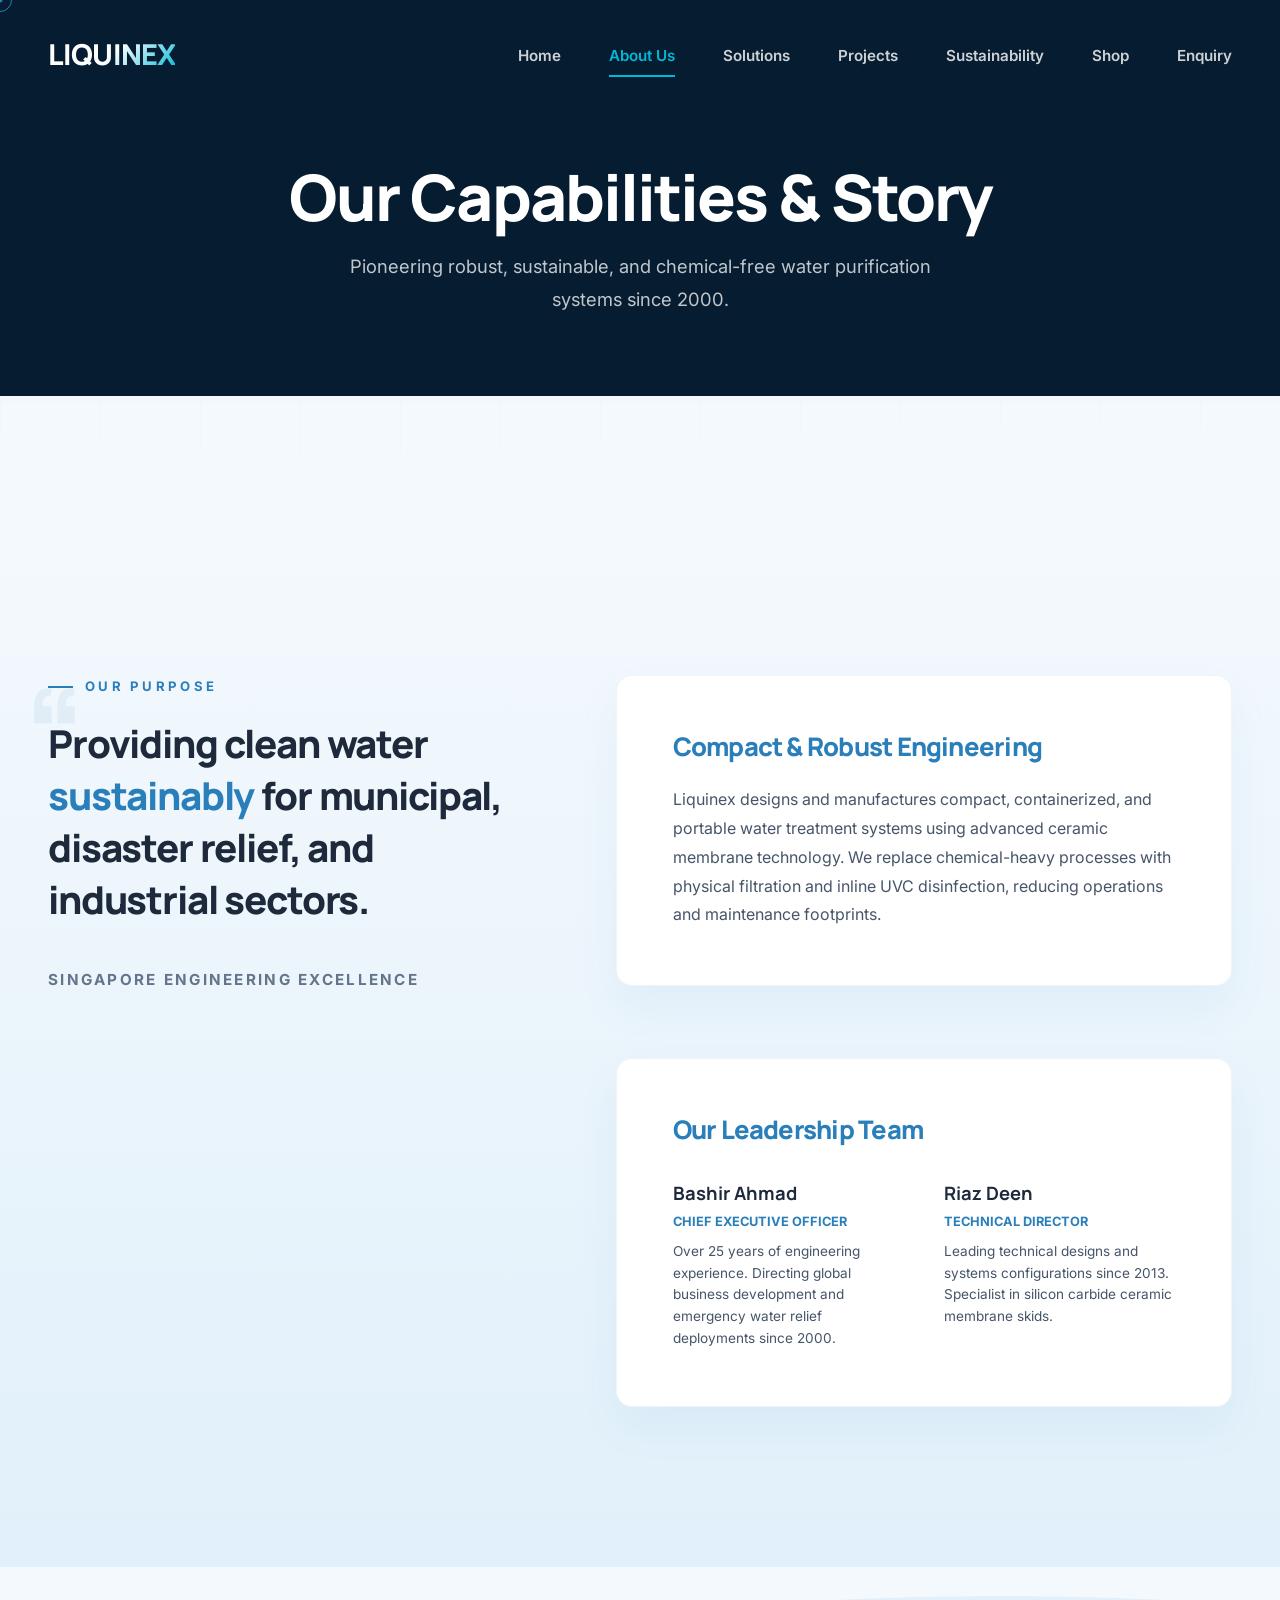
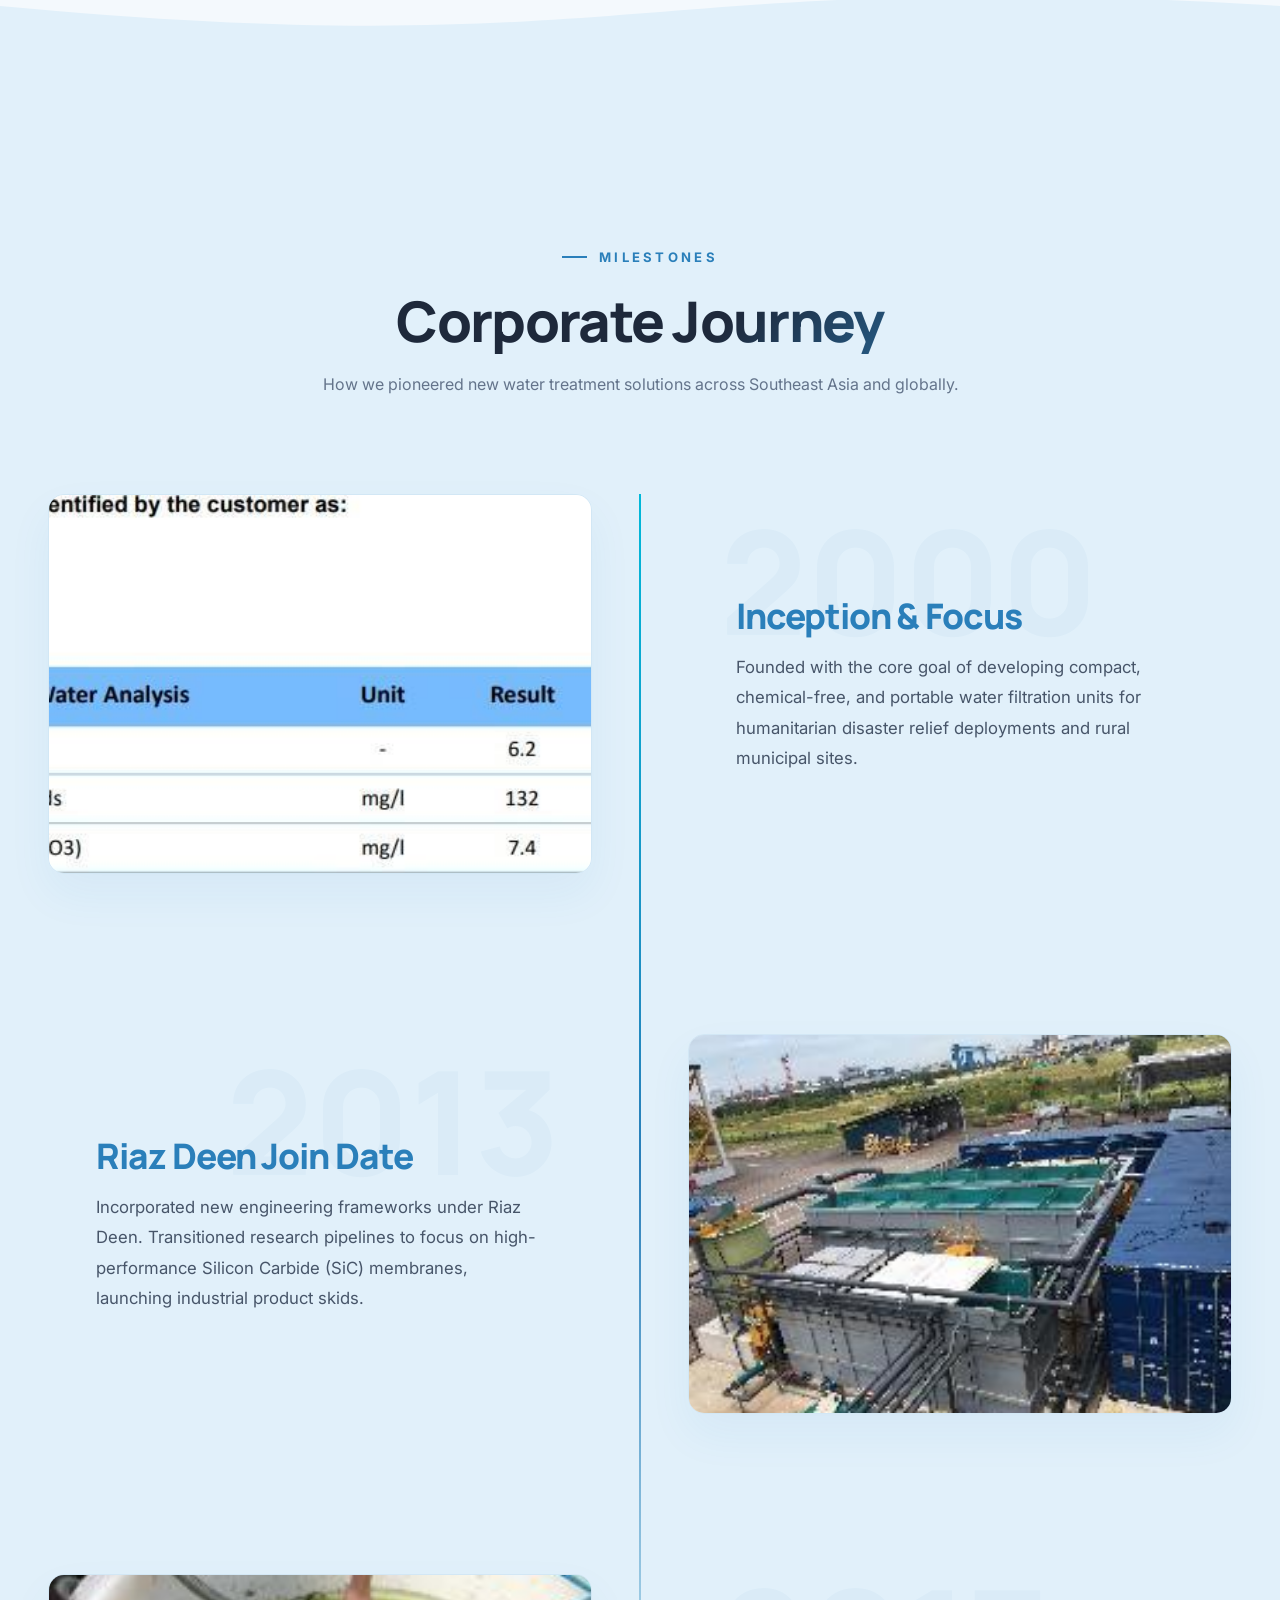
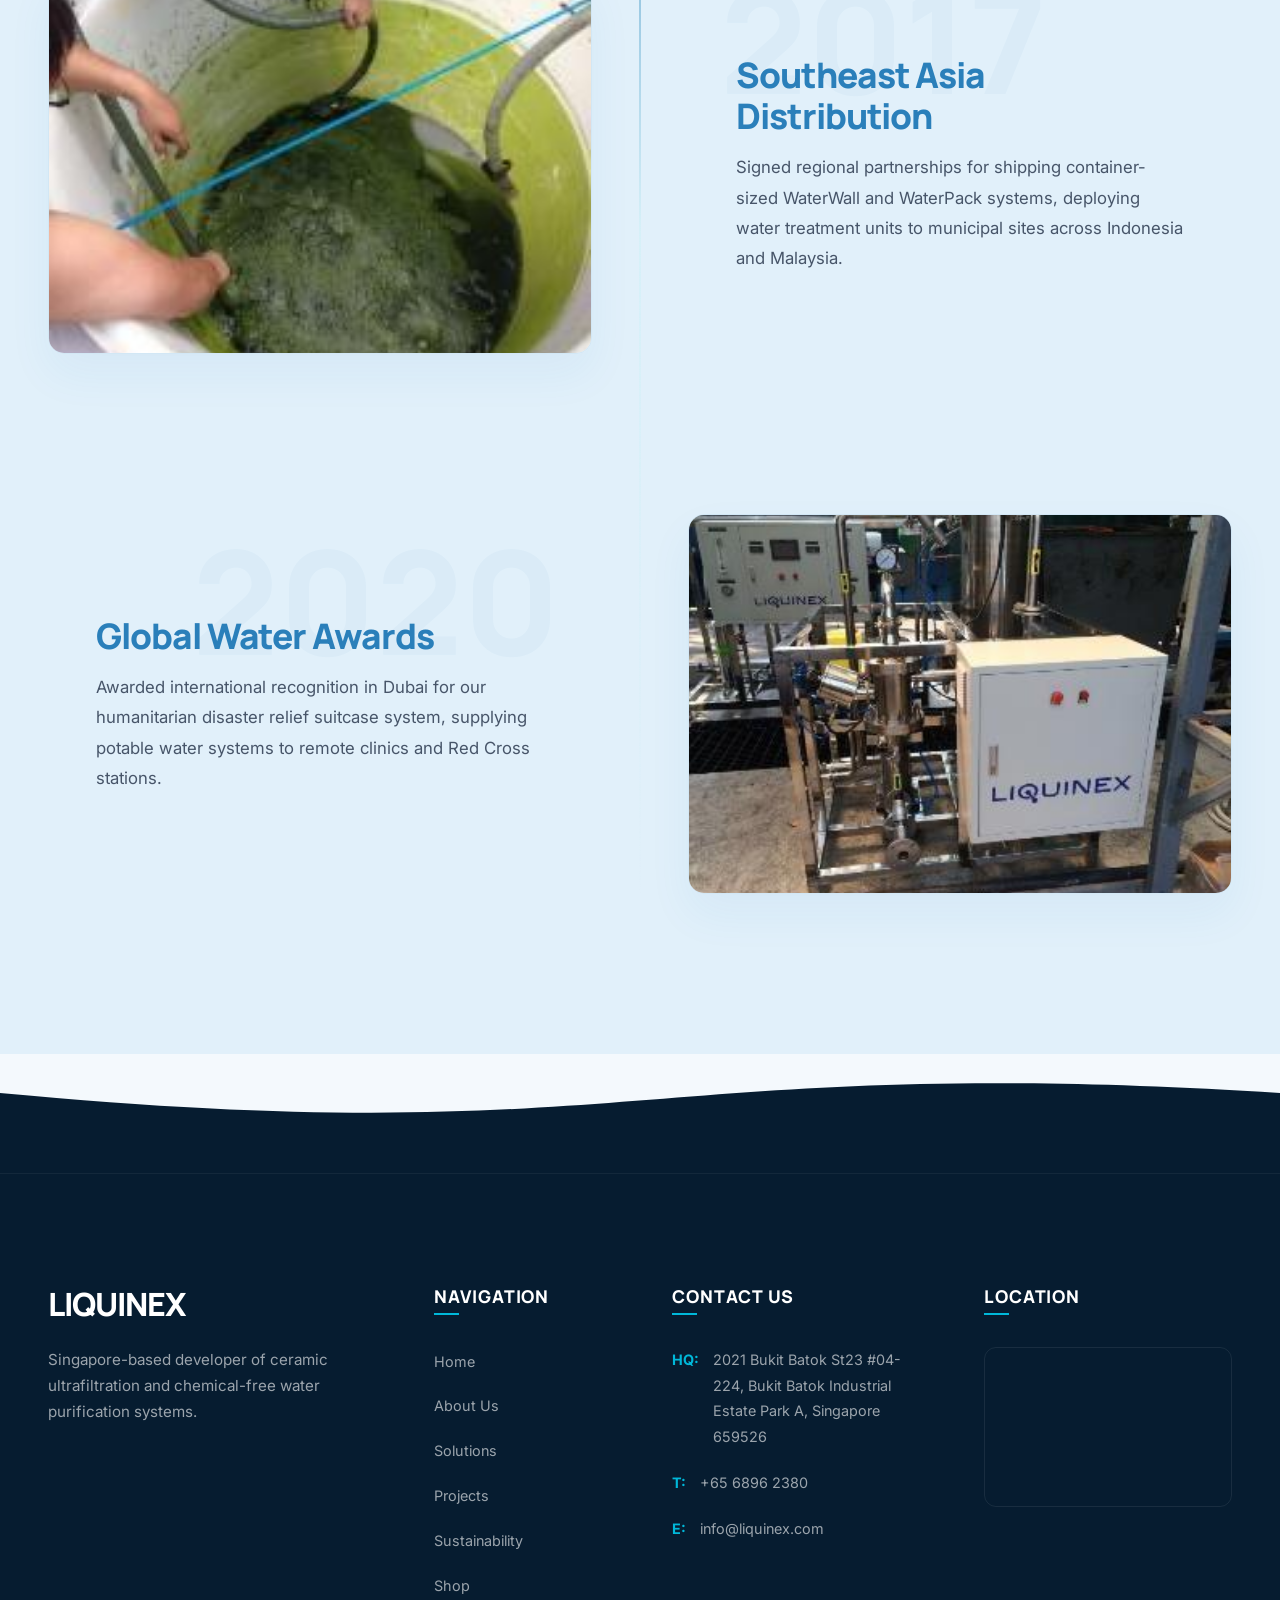
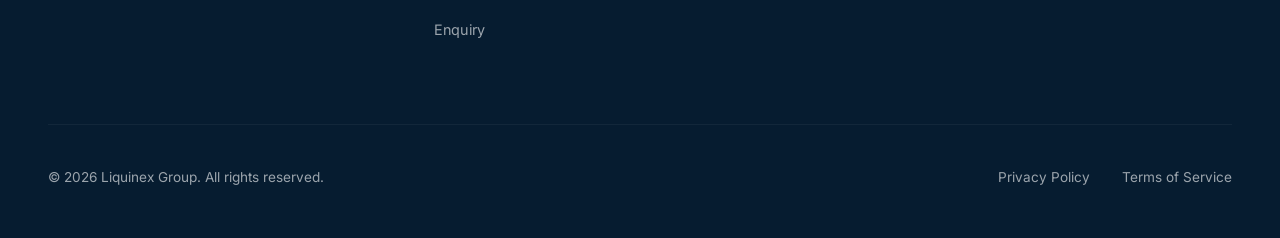
==== about.html @ a7e272d2 "Enhance visual balance and animations: map missing timeline and projects photos to slide extracts, a" ====
<!DOCTYPE html>
<html lang="en">
<head>
    <meta charset="UTF-8">
    <meta name="viewport" content="width=device-width, initial-scale=1.0">
    <title>About Us | Liquinex Water Technologies</title>
    <meta name="description" content="Pioneering robust and chemical-free water purification systems since 2000. Meet our founders and read our corporate journey.">
    <link rel="stylesheet" href="styles/main.css">
</head>
<body>
    <div id="scroll-progress"></div>
    <div class="custom-cursor"></div>
    <div class="custom-cursor-dot"></div>
    <div class="grid-texture"></div>

    <!-- Header navigation bar -->
    <header>
        <div class="container">
            <div class="nav-container">
                <a href="index.html" class="logo-link">
                    <h2 class="logo-text" style="font-size: 1.8rem;">LIQUINEX</h2>
                </a>
                <button class="nav-toggle" aria-label="Toggle Menu">☰</button>
                <ul class="nav-menu">
                    <li class="nav-item"><a href="index.html">Home</a></li>
                    <li class="nav-item active"><a href="about.html">About Us</a></li>
                    <li class="nav-item"><a href="solutions.html">Solutions</a></li>
                    <li class="nav-item"><a href="projects.html">Projects</a></li>
                    <li class="nav-item"><a href="sustainability.html">Sustainability</a></li>
                    <li class="nav-item"><a href="shop.html">Shop</a></li>
                    <li class="nav-item"><a href="enquiry.html">Enquiry</a></li>
                </ul>
            </div>
        </div>
    </header>

    <!-- Subpage Header Banner -->
    <section class="subpage-header">
        <div class="container">
            <h1 class="reveal-on-scroll">Our Capabilities & Story</h1>
            <p class="reveal-on-scroll" style="margin-top: 1rem;">Pioneering robust, sustainable, and chemical-free water purification systems since 2000.</p>
        </div>
    </section>

    <!-- Wave divider transition -->
    <div class="divider-container divider-to-light">
        <svg viewBox="0 0 2880 120" preserveAspectRatio="none" xmlns="http://www.w3.org/2000/svg">
            <path class="wave-path-2" d="M0,60 C720,120 720,0 1440,60 C2160,120 2160,0 2880,60 L2880,120 L0,120 Z"></path>
            <path class="wave-path-1" d="M0,40 C720,100 720,0 1440,40 C2160,100 2160,0 2880,40 L2880,120 L0,120 Z"></path>
        </svg>
    </div>

    <!-- About Section (About Us Editorial Layout) -->
    <section id="about" style="background: linear-gradient(180deg, var(--color-bg-deep) 0%, var(--color-bg-dark) 100%);">
        <div class="container">
            <div class="about-grid-editorial">
                <!-- Left sticky quote -->
                <div class="about-quote-container reveal-on-scroll">
                    <span class="section-subtitle">Our Purpose</span>
                    <h3 class="about-quote">Providing clean water <span>sustainably</span> for municipal, disaster relief, and industrial sectors.</h3>
                    <p class="about-quote-author">Singapore Engineering Excellence</p>
                </div>

                <!-- Right narrative blocks -->
                <div class="about-story-container">
                    <div class="story-card reveal-on-scroll">
                        <h4>Compact & Robust Engineering</h4>
                        <p>Liquinex designs and manufactures compact, containerized, and portable water treatment systems using advanced ceramic membrane technology. We replace chemical-heavy processes with physical filtration and inline UVC disinfection, reducing operations and maintenance footprints.</p>
                    </div>

                    <!-- Leadership Founders Cards -->
                    <div class="story-card reveal-on-scroll">
                        <h4>Our Leadership Team</h4>
                        <div style="display: grid; grid-template-columns: 1fr 1fr; gap: 2.5rem; margin-top: 2rem;">
                            <div>
                                <h5 style="font-family: 'Manrope', sans-serif; font-size: 1.15rem; font-weight: 700; color: var(--color-text-primary);">Bashir Ahmad</h5>
                                <p style="font-size: 0.8rem; font-weight: 700; color: var(--color-primary); text-transform: uppercase; margin-bottom: 0.5rem;">Chief Executive Officer</p>
                                <p style="font-size: 0.85rem; line-height: 1.6;">Over 25 years of engineering experience. Directing global business development and emergency water relief deployments since 2000.</p>
                            </div>
                            <div>
                                <h5 style="font-family: 'Manrope', sans-serif; font-size: 1.15rem; font-weight: 700; color: var(--color-text-primary);">Riaz Deen</h5>
                                <p style="font-size: 0.8rem; font-weight: 700; color: var(--color-primary); text-transform: uppercase; margin-bottom: 0.5rem;">Technical Director</p>
                                <p style="font-size: 0.85rem; line-height: 1.6;">Leading technical designs and systems configurations since 2013. Specialist in silicon carbide ceramic membrane skids.</p>
                            </div>
                        </div>
                    </div>
                </div>
            </div>
        </div>
    </section>

    <!-- Wave divider transition -->
    <div class="divider-container divider-to-dark">
        <svg viewBox="0 0 2880 120" preserveAspectRatio="none" xmlns="http://www.w3.org/2000/svg">
            <path class="wave-path-2" d="M0,60 C720,120 720,0 1440,60 C2160,120 2160,0 2880,60 L2880,120 L0,120 Z"></path>
            <path class="wave-path-1" d="M0,40 C720,100 720,0 1440,40 C2160,100 2160,0 2880,40 L2880,120 L0,120 Z"></path>
        </svg>
    </div>

    <!-- Corporate Journey Section (Storytelling Timeline) -->
    <section id="journey" style="background-color: var(--color-bg-dark);">
        <div class="container">
            <div class="section-header reveal-on-scroll" style="text-align: center; margin-left: auto; margin-right: auto;">
                <span class="section-subtitle" style="justify-content: center;">Milestones</span>
                <h2>Corporate Journey</h2>
                <p style="margin-top: 1rem; color: var(--color-text-muted);">How we pioneered new water treatment solutions across Southeast Asia and globally.</p>
            </div>

            <div class="journey-container">
                <div class="journey-flow-line"></div>
                <div class="journey-flow-progress"></div>

                <!-- Milestone 1 -->
                <div class="journey-block reveal-on-scroll">
                    <div class="journey-visual-wrapper">
                        <img src="assets/images/page_43_img_1.jpeg" alt="Water relief suitcases shipment">
                    </div>
                    <div class="journey-text-wrapper">
                        <div class="journey-watermark-year">2000</div>
                        <div class="journey-card">
                            <h3>Inception & Focus</h3>
                            <p>Founded with the core goal of developing compact, chemical-free, and portable water filtration units for humanitarian disaster relief deployments and rural municipal sites.</p>
                        </div>
                    </div>
                </div>

                <!-- Milestone 2 -->
                <div class="journey-block reverse reveal-on-scroll">
                    <div class="journey-visual-wrapper">
                        <img src="assets/images/page_5_img_4.jpeg" alt="Exhibition signing ceremony">
                    </div>
                    <div class="journey-text-wrapper">
                        <div class="journey-watermark-year">2013</div>
                        <div class="journey-card">
                            <h3>Riaz Deen Join Date</h3>
                            <p>Incorporated new engineering frameworks under Riaz Deen. Transitioned research pipelines to focus on high-performance Silicon Carbide (SiC) membranes, launching industrial product skids.</p>
                        </div>
                    </div>
                </div>

                <!-- Milestone 3 -->
                <div class="journey-block reveal-on-scroll">
                    <div class="journey-visual-wrapper">
                        <img src="assets/images/page_5_img_10.jpeg" alt="Regional signing ceremony">
                    </div>
                    <div class="journey-text-wrapper">
                        <div class="journey-watermark-year">2017</div>
                        <div class="journey-card">
                            <h3>Southeast Asia Distribution</h3>
                            <p>Signed regional partnerships for shipping container-sized WaterWall and WaterPack systems, deploying water treatment units to municipal sites across Indonesia and Malaysia.</p>
                        </div>
                    </div>
                </div>

                <!-- Milestone 4 -->
                <div class="journey-block reverse reveal-on-scroll">
                    <div class="journey-visual-wrapper">
                        <img src="assets/images/page_1_img_2.jpeg" alt="Global Water Award Ceremony Handover">
                    </div>
                    <div class="journey-text-wrapper">
                        <div class="journey-watermark-year">2020</div>
                        <div class="journey-card">
                            <h3>Global Water Awards</h3>
                            <p>Awarded international recognition in Dubai for our humanitarian disaster relief suitcase system, supplying potable water systems to remote clinics and Red Cross stations.</p>
                        </div>
                    </div>
                </div>
            </div>
        </div>
    </section>

    <!-- Wave divider transition -->
    <div class="divider-container divider-to-navy">
        <svg viewBox="0 0 2880 120" preserveAspectRatio="none" xmlns="http://www.w3.org/2000/svg">
            <path class="wave-path-2" d="M0,60 C720,120 720,0 1440,60 C2160,120 2160,0 2880,60 L2880,120 L0,120 Z"></path>
            <path class="wave-path-1" d="M0,40 C720,100 720,0 1440,40 C2160,100 2160,0 2880,40 L2880,120 L0,120 Z"></path>
        </svg>
    </div>

    <!-- Editorial Footer -->
    <footer>
        <div class="container">
            <div class="footer-grid">
                <div class="footer-brand">
                    <h2 class="logo-text" style="font-size: 2rem;">LIQUINEX</h2>
                    <p style="font-size: 0.95rem; line-height: 1.7; max-width: 320px;">Singapore-based developer of ceramic ultrafiltration and chemical-free water purification systems.</p>
                </div>
                <div>
                    <h4>Navigation</h4>
                    <ul class="footer-links">
                        <li><a href="index.html">Home</a></li>
                        <li><a href="about.html">About Us</a></li>
                        <li><a href="solutions.html">Solutions</a></li>
                        <li><a href="projects.html">Projects</a></li>
                        <li><a href="sustainability.html">Sustainability</a></li>
                        <li><a href="shop.html">Shop</a></li>
                        <li><a href="enquiry.html">Enquiry</a></li>
                    </ul>
                </div>
                <div>
                    <h4>Contact Us</h4>
                    <ul class="footer-contact-list">
                        <li class="footer-contact-item">
                            <span>HQ:</span>
                            <span>2021 Bukit Batok St23 #04-224, Bukit Batok Industrial Estate Park A, Singapore 659526</span>
                        </li>
                        <li class="footer-contact-item">
                            <span>T:</span>
                            <span>+65 6896 2380</span>
                        </li>
                        <li class="footer-contact-item">
                            <span>E:</span>
                            <span><a href="mailto:info@liquinex.com">info@liquinex.com</a></span>
                        </li>
                    </ul>
                </div>
                <div>
                    <h4>Location</h4>
                    <div class="map-container">
                        <iframe src="https://www.google.com/maps/embed?pb=!1m18!1m12!1m3!1d3988.752317374776!2d103.7554901!3d1.3244835!2m3!1f0!2f0!3f0!3m2!1i1024!2i768!4f13.1!3m3!1m2!1s0x31da106368d1ea01%3A0x6b1ea8e057f9202a!2sBukit%20Batok%20St%2023!5e0!3m2!1sen!2ssg!4v1689000000000!5m2!1sen!2ssg" 
                                width="100%" height="100%" style="border:0;" allowfullscreen="" loading="lazy"></iframe>
                    </div>
                </div>
            </div>
            <div class="footer-bottom">
                <p>&copy; 2026 Liquinex Group. All rights reserved.</p>
                <div class="footer-bottom-links">
                    <a href="#">Privacy Policy</a>
                    <a href="#">Terms of Service</a>
                </div>
            </div>
        </div>
    </footer>

    <!-- Floating Scroll Top -->
    <div class="scroll-top-btn"><span style="font-size: 1.5rem;">↑</span></div>

    <script src="js/app.js"></script>
    <script>
        const topBtn = document.querySelector('.scroll-top-btn');
        window.addEventListener('scroll', () => {
            if (window.scrollY > 400) {
                topBtn.classList.add('active');
            } else {
                topBtn.classList.remove('active');
            }
        });
        topBtn.addEventListener('click', () => {
            window.scrollTo({ top: 0, behavior: 'smooth' });
        });
    </script>
</body>
</html>
---- styles/main.css ----
/* 
   Liquinex Custom Bright Design System
   Headings: Manrope (Modern, Calmer Geometric), Body: Inter (Highly Readable Neutral)
   Color System: 50% White, 50% Water Blue. Clean, Airy, and Trustworthy.
*/

@import url('https://fonts.googleapis.com/css2?family=Inter:wght@300;400;500;600;700&family=Manrope:wght@500;600;700;800&display=swap');

:root {
    /* Bright, Water-Inspired Backgrounds (Balanced Ice Blue & Sky Blue) */
    --color-bg-deep: #f4f9fd; /* Premium soft ice-blue */
    --color-bg-dark: #e1f0fa;  /* Rich sky-blue */
    --color-bg-light: #d6f0f8; /* Soft aqua-blue */
    
    /* Deep Water Navy & Ocean Blue accents */
    --color-bg-navy: #061c30; /* Primary background for dark sections */
    --color-primary: #2a7fba;
    --color-primary-rgb: 42, 127, 186;
    --color-secondary: #0f5e9c;
    --color-accent: #00b8d9;
    --color-accent-rgb: 0, 184, 217;
    --color-teal: #00a896;
    
    /* Readable Slate Text Colors (Light Background Default) */
    --color-text-primary: #1e293b;
    --color-text-secondary: #475569;
    --color-text-muted: #64748b;
    
    /* Soft Light Shadows & Borders */
    --card-bg: #ffffff;
    --card-border: rgba(42, 127, 186, 0.08);
    --card-shadow: 0 20px 45px rgba(42, 127, 186, 0.06);
    --border-radius: 16px;
    
    /* Transitions */
    --transition-magnetic: 0.35s cubic-bezier(0.25, 1, 0.5, 1);
    --transition-normal: 0.5s cubic-bezier(0.16, 1, 0.3, 1);
    --transition-slow: 0.9s cubic-bezier(0.16, 1, 0.3, 1);
}

/* Advanced 3D Tilt Card Transformations */
.story-card, .partner-logo-card, .featured-press-card, .press-feed-item, .solution-detail-card, .milestone-card, .spec-card {
    transform-style: preserve-3d;
    transform: perspective(1000px) rotateX(var(--rx, 0deg)) rotateY(var(--ry, 0deg));
    transition: transform 0.15s ease-out, box-shadow 0.3s ease;
}

/* Reset & Scrollbar */
* {
    margin: 0;
    padding: 0;
    box-sizing: border-box;
    scroll-behavior: smooth;
}

body {
    background-color: var(--color-bg-deep);
    color: var(--color-text-primary);
    font-family: 'Inter', sans-serif;
    line-height: 1.8;
    overflow-x: hidden;
    -webkit-font-smoothing: antialiased;
}

/* Scroll Progress Bar */
#scroll-progress {
    position: fixed;
    top: 0;
    left: 0;
    height: 3px;
    background: linear-gradient(90deg, var(--color-primary), var(--color-accent), var(--color-teal));
    z-index: 2001;
    width: 0%;
    transition: width 0.1s ease-out;
}

/* Custom Interactive Cursor */
.custom-cursor {
    width: 24px;
    height: 24px;
    border: 1.5px solid var(--color-primary);
    border-radius: 50%;
    position: fixed;
    transform: translate(-50%, -50%);
    pointer-events: none;
    z-index: 10000;
    transition: width 0.3s, height 0.3s, background-color 0.3s, border-color 0.3s;
    display: none;
}

.custom-cursor-dot {
    width: 5px;
    height: 5px;
    background-color: var(--color-primary);
    border-radius: 50%;
    position: fixed;
    transform: translate(-50%, -50%);
    pointer-events: none;
    z-index: 10000;
    display: none;
}

@media (min-width: 1025px) {
    .custom-cursor, .custom-cursor-dot {
        display: block;
    }
    body {
        cursor: none;
    }
}

/* Background grid line texture for visual depth */
.grid-texture {
    position: fixed;
    top: 0;
    left: 0;
    width: 100%;
    height: 100%;
    background-size: 100px 100px;
    background-image: 
        linear-gradient(to right, rgba(42, 127, 186, 0.015) 1px, transparent 1px),
        linear-gradient(to bottom, rgba(42, 127, 186, 0.015) 1px, transparent 1px);
    pointer-events: none;
    z-index: 0;
}

/* Soft glowing blobs for water ambiance */
.glow-blob {
    position: absolute;
    width: 700px;
    height: 700px;
    border-radius: 50%;
    filter: blur(150px);
    opacity: 0.15;
    pointer-events: none;
    z-index: 1;
}
.glow-1 {
    top: 10%;
    left: -15%;
    background: radial-gradient(circle, var(--color-bg-light) 0%, transparent 70%);
}
.glow-2 {
    top: 50%;
    right: -15%;
    background: radial-gradient(circle, rgba(0, 184, 217, 0.1) 0%, transparent 70%);
}

/* Typography Hierarchy */
h1, h2, h3, h4 {
    font-family: 'Manrope', sans-serif;
    font-weight: 800;
    letter-spacing: -0.03em;
    line-height: 1.15;
    color: var(--color-text-primary);
}

.section-header {
    margin-bottom: 6rem;
    max-width: 800px;
}

.section-subtitle {
    font-size: 0.82rem;
    text-transform: uppercase;
    color: var(--color-primary);
    letter-spacing: 0.25em;
    margin-bottom: 1.25rem;
    font-weight: 700;
    display: flex;
    align-items: center;
    gap: 0.75rem;
}

.section-subtitle::before {
    content: '';
    width: 25px;
    height: 2px;
    background-color: var(--color-primary);
}

.section-header h2 {
    font-size: 3.5rem;
    background: linear-gradient(135deg, var(--color-text-primary) 60%, var(--color-primary) 100%);
    -webkit-background-clip: text;
    -webkit-text-fill-color: transparent;
}

.container {
    width: 100%;
    max-width: 1350px;
    margin: 0 auto;
    padding: 0 3rem;
    position: relative;
    z-index: 5;
}

section {
    position: relative;
    padding: 10rem 0;
}

/* Flowing wave dividers with horizontal animations */
.divider-container {
    height: 120px;
    overflow: hidden;
    position: relative;
    z-index: 5;
    background: transparent;
    margin-top: -1px;
}
.divider-container svg {
    height: 100%;
    width: 200%; /* Spans double width to allow loop scrolling */
    position: relative;
}

.divider-container .wave-path-1 {
    animation: waveFlow1 22s linear infinite;
    fill: inherit;
}

.divider-container .wave-path-2 {
    animation: waveFlow2 30s linear infinite;
    opacity: 0.28;
    fill: var(--color-primary);
}

@keyframes waveFlow1 {
    0% { transform: translateX(0); }
    100% { transform: translateX(-50%); }
}

@keyframes waveFlow2 {
    0% { transform: translateX(-50%); }
    100% { transform: translateX(0); }
}

.divider-to-light {
    fill: var(--color-bg-deep);
}
.divider-to-dark {
    fill: var(--color-bg-dark);
}
.divider-to-navy {
    fill: var(--color-bg-navy);
}

/* Common Header navbar styling (Dark navy background) */
header {
    position: fixed;
    top: 0;
    left: 0;
    width: 100%;
    z-index: 1000;
    background: transparent;
    border-bottom: 1px solid transparent;
    transition: var(--transition-normal);
}

header.scrolled {
    background: rgba(6, 28, 48, 0.95);
    border-bottom: 1px solid rgba(255,255,255,0.06);
    backdrop-filter: var(--glass-blur);
    -webkit-backdrop-filter: var(--glass-blur);
}

.nav-container {
    display: flex;
    justify-content: space-between;
    align-items: center;
    height: 110px;
    transition: var(--transition-normal);
}

header.scrolled .nav-container {
    height: 85px;
}

/* White text for header elements since navigation is over dark navy or scrolled background */
header .logo-text {
    background: linear-gradient(135deg, #ffffff 50%, var(--color-accent) 100%);
    -webkit-background-clip: text;
    -webkit-text-fill-color: transparent;
}

header .nav-item a {
    color: rgba(255, 255, 255, 0.8);
}

header .nav-item a:hover {
    color: #ffffff;
}

header .nav-item.active a {
    color: var(--color-accent);
}

header .nav-item a::after {
    background-color: var(--color-accent);
}

.logo-link {
    text-decoration: none;
}

.nav-menu {
    display: flex;
    list-style: none;
    gap: 3rem;
}

.nav-item a {
    font-size: 0.95rem;
    font-weight: 600;
    padding: 0.5rem 0;
    position: relative;
    text-decoration: none;
}

.nav-item a::after {
    content: '';
    position: absolute;
    bottom: -4px;
    left: 0;
    width: 0;
    height: 2px;
    transition: var(--transition-normal);
}

.nav-item a:hover::after,
.nav-item.active a::after {
    width: 100%;
}

.nav-toggle {
    display: none;
    background: none;
    border: none;
    color: #fff;
    font-size: 2rem;
    cursor: pointer;
}

/* Hero Section (Dark Blue Backdrop) */
#hero-canvas {
    position: absolute;
    top: 0;
    left: 0;
    width: 100%;
    height: 100%;
    z-index: 1;
    pointer-events: none;
}

.hero {
    background-color: var(--color-bg-navy);
    min-height: 90vh;
    padding-top: 180px;
    padding-bottom: 100px;
    display: flex;
    align-items: center;
    overflow: hidden;
}

.hero-grid {
    display: grid;
    grid-template-columns: 1.25fr 0.75fr;
    gap: 5rem;
    align-items: center;
    position: relative;
    z-index: 5;
}

.hero-content h1 {
    font-size: 5.2rem;
    line-height: 1.1;
    margin-bottom: 2rem;
    background: linear-gradient(135deg, #ffffff 50%, var(--color-accent) 100%);
    -webkit-background-clip: text;
    -webkit-text-fill-color: transparent;
}

.hero-content p {
    font-size: 1.25rem;
    margin-bottom: 4rem;
    max-width: 650px;
    color: rgba(255, 255, 255, 0.75);
    line-height: 1.8;
}

/* Premium Buttons & Hover Offset wrapper */
.btn-wrapper {
    display: inline-block;
    transition: var(--transition-magnetic);
}

.btn {
    display: inline-flex;
    align-items: center;
    gap: 0.75rem;
    padding: 1.3rem 3rem;
    font-size: 1rem;
    font-weight: 700;
    border-radius: 50px;
    cursor: pointer;
    transition: var(--transition-normal);
    border: none;
    text-decoration: none;
}

.btn-primary {
    background: var(--color-primary);
    color: #ffffff;
}

.btn-primary:hover {
    background: var(--color-secondary);
    color: #ffffff;
    box-shadow: 0 10px 25px rgba(42, 127, 186, 0.35);
}

.btn-outline {
    background: transparent;
    border: 1.5px solid rgba(255, 255, 255, 0.3);
    color: #fff;
}

.btn-outline:hover {
    border-color: #fff;
    background: rgba(255, 255, 255, 0.05);
}

.hero-stats-hero {
    display: flex;
    flex-direction: column;
    gap: 2.5rem;
}

.hero-stat-card {
    padding: 2.2rem;
    border-left: 4px solid var(--color-accent);
    background: rgba(255, 255, 255, 0.04);
    border-top: 1px solid rgba(255, 255, 255, 0.05);
    border-right: 1px solid rgba(255, 255, 255, 0.05);
    border-bottom: 1px solid rgba(255, 255, 255, 0.05);
    border-radius: 0 12px 12px 0;
}

.hero-stat-number {
    font-family: 'Manrope', sans-serif;
    font-size: 3.5rem;
    font-weight: 800;
    line-height: 1;
    color: var(--color-accent);
    margin-bottom: 0.25rem;
}

.hero-stat-label {
    font-size: 0.85rem;
    text-transform: uppercase;
    letter-spacing: 0.15em;
    color: rgba(255,255,255,0.5);
    font-weight: 700;
}

/* Subpage Header Banner */
.subpage-header {
    background-color: var(--color-bg-navy);
    padding: 160px 0 80px 0;
    text-align: center;
    position: relative;
    overflow: hidden;
}

.subpage-header h1 {
    font-size: 4rem;
    color: #ffffff;
    margin-bottom: 1rem;
}

.subpage-header p {
    font-size: 1.15rem;
    color: rgba(255, 255, 255, 0.75);
    max-width: 650px;
    margin: 0 auto;
}

/* About & Editorial layout */
.about-grid-editorial {
    display: grid;
    grid-template-columns: 0.85fr 1.15fr;
    gap: 7rem;
    align-items: start;
}

.about-quote-container {
    position: sticky;
    top: 150px;
}

.about-quote {
    font-family: 'Manrope', sans-serif;
    font-size: 2.4rem;
    line-height: 1.35;
    font-weight: 800;
    color: var(--color-text-primary);
    margin-bottom: 2.5rem;
    position: relative;
}

.about-quote span {
    color: var(--color-primary);
}

.about-quote::before {
    content: '“';
    font-size: 8rem;
    color: rgba(42, 127, 186, 0.08);
    position: absolute;
    top: -4.5rem;
    left: -1.5rem;
    font-family: 'Manrope', sans-serif;
}

.about-quote-author {
    font-size: 0.95rem;
    font-weight: 700;
    text-transform: uppercase;
    letter-spacing: 0.15em;
    color: var(--color-text-muted);
}

.about-story-container {
    display: flex;
    flex-direction: column;
    gap: 4.5rem;
}

.story-card {
    padding: 3.5rem;
    border-radius: var(--border-radius);
    background: var(--card-bg);
    border: 1px solid var(--card-border);
    box-shadow: var(--card-shadow);
    position: relative;
    overflow: hidden;
    transition: transform 0.4s cubic-bezier(0.16, 1, 0.3, 1), box-shadow 0.4s cubic-bezier(0.16, 1, 0.3, 1);
}

.story-card::before {
    content: '';
    position: absolute;
    top: 0;
    left: 0;
    width: 100%;
    height: 100%;
    background: radial-gradient(800px circle at var(--mouse-x, 0px) var(--mouse-y, 0px), rgba(42, 127, 186, 0.07), transparent 40%);
    pointer-events: none;
    z-index: 1;
    opacity: 0;
    transition: opacity 0.5s ease;
}

.story-card:hover {
    transform: translateY(-8px) scale(1.02);
    box-shadow: 0 30px 60px rgba(42, 127, 186, 0.12);
}

.story-card:hover::before {
    opacity: 1;
}

.story-card > * {
    position: relative;
    z-index: 2; /* Sits above the gradient overlay */
}

.story-card h4 {
    font-size: 1.6rem;
    margin-bottom: 1.5rem;
    color: var(--color-primary);
}

.story-card p {
    color: var(--color-text-secondary);
}

/* Custom animated SVG icons for grid cards */
.card-icon-wrapper {
    width: 72px;
    height: 72px;
    border-radius: 14px;
    background: var(--color-bg-light);
    display: flex;
    align-items: center;
    justify-content: center;
    margin-bottom: 2rem;
    transition: var(--transition-normal);
}

.story-card:hover .card-icon-wrapper {
    background: var(--color-primary);
    transform: scale(1.1) rotate(5deg);
    box-shadow: 0 10px 20px rgba(42, 127, 186, 0.25);
}

.card-icon-svg {
    width: 34px;
    height: 34px;
    fill: var(--color-primary);
    transition: var(--transition-normal);
}

.story-card:hover .card-icon-svg {
    fill: #ffffff;
}

/* Keyframe animations for vector paths */
.story-card:hover .gear-path {
    transform-origin: center;
    animation: spinGear 8s linear infinite;
}

.story-card:hover .wave-path {
    transform-origin: center;
    animation: pulseWave 2s ease-in-out infinite;
}

.story-card:hover .drop-path {
    animation: floatDrop 1.5s ease-in-out infinite alternate;
}

.story-card:hover .chart-path {
    animation: drawChart 1s cubic-bezier(0.16, 1, 0.3, 1) forwards;
}

@keyframes spinGear {
    0% { transform: rotate(0deg); }
    100% { transform: rotate(360deg); }
}

@keyframes pulseWave {
    0% { transform: scale(1); opacity: 1; }
    50% { transform: scale(1.08); opacity: 0.7; }
    100% { transform: scale(1); opacity: 1; }
}

@keyframes floatDrop {
    0% { transform: translateY(0); }
    100% { transform: translateY(-6px); }
}

@keyframes drawChart {
    0% { transform: scaleY(0); transform-origin: bottom; }
    100% { transform: scaleY(1); transform-origin: bottom; }
}

/* 1. Immersive Storytelling Corporate Journey (Timeline utilizing clean photographs) */
.journey-container {
    display: flex;
    flex-direction: column;
    gap: 10rem;
    position: relative;
    margin-top: 5rem;
}

.journey-flow-line {
    position: absolute;
    top: 0;
    bottom: 0;
    left: 50%;
    width: 2px;
    background: linear-gradient(to bottom, var(--color-accent), var(--color-primary), var(--color-bg-light), transparent);
    transform: translateX(-50%);
    z-index: 1;
}

.journey-flow-progress {
    position: absolute;
    top: 0;
    left: 50%;
    width: 4px;
    background: var(--color-primary);
    transform: translateX(-50%);
    z-index: 2;
    box-shadow: 0 0 15px rgba(42, 127, 186, 0.4);
    height: 0%;
    transition: height 0.1s ease-out;
}

.journey-block {
    display: grid;
    grid-template-columns: 1fr 1fr;
    gap: 6rem;
    align-items: center;
    position: relative;
    z-index: 3;
}

.journey-block.reverse {
    direction: rtl;
}

.journey-block.reverse > * {
    direction: ltr;
}

.journey-visual-wrapper {
    position: relative;
    height: 380px;
    border-radius: var(--border-radius);
    overflow: hidden;
    border: 1px solid var(--card-border);
    box-shadow: var(--card-shadow);
}

.journey-visual-wrapper img {
    width: 100%;
    height: 100%;
    object-fit: cover;
}

.journey-text-wrapper {
    padding: 3rem;
    position: relative;
}

.journey-watermark-year {
    position: absolute;
    top: -2.5rem;
    left: 2rem;
    font-family: 'Manrope', sans-serif;
    font-size: 9rem;
    font-weight: 800;
    color: rgba(42, 127, 186, 0.04);
    line-height: 1;
    z-index: 0;
    pointer-events: none;
}
.journey-block.reverse .journey-watermark-year {
    right: 2rem;
    left: auto;
}

.journey-card {
    position: relative;
    z-index: 2;
    display: flex;
    flex-direction: column;
    gap: 1rem;
}

.journey-card h3 {
    font-size: 2.2rem;
    color: var(--color-primary);
}

.journey-card p {
    font-size: 1.05rem;
    color: var(--color-text-secondary);
}

/* Solutions Circular Cycle Hub (Bright Theme) */
.solutions-editorial {
    display: grid;
    grid-template-columns: 1fr 1fr;
    gap: 7rem;
    align-items: center;
}

.circular-hub-visual {
    position: relative;
    width: 480px;
    height: 480px;
    margin: 0 auto;
}

.circular-center {
    position: absolute;
    top: 50%;
    left: 50%;
    transform: translate(-50%, -50%);
    width: 130px;
    height: 130px;
    border-radius: 50%;
    background: rgba(42, 127, 186, 0.05);
    border: 1px solid rgba(42, 127, 186, 0.2);
    display: flex;
    align-items: center;
    justify-content: center;
    z-index: 5;
    box-shadow: inset 0 0 30px rgba(42, 127, 186, 0.08);
}

.circular-center svg {
    width: 54px;
    height: 54px;
    fill: var(--color-primary);
}

.circular-node {
    position: absolute;
    width: 100px;
    height: 100px;
    border-radius: 50%;
    background: #ffffff;
    border: 1.5px solid var(--card-border);
    display: flex;
    flex-direction: column;
    align-items: center;
    justify-content: center;
    cursor: pointer;
    transition: var(--transition-normal);
    z-index: 6;
    box-shadow: 0 10px 25px rgba(42, 127, 186, 0.06);
}

.circular-node svg {
    width: 34px;
    height: 34px;
    fill: var(--color-text-secondary);
    transition: var(--transition-normal);
}

.circular-node span {
    font-size: 0.65rem;
    font-weight: 700;
    text-transform: uppercase;
    letter-spacing: 0.08em;
    margin-top: 0.35rem;
    color: var(--color-text-muted);
}

.circular-node:hover,
.circular-node.active {
    border-color: var(--color-primary);
    background: var(--color-bg-light);
    box-shadow: 0 0 25px rgba(42, 127, 186, 0.25);
}

.circular-node.active svg {
    fill: var(--color-primary);
}

.circular-node.active span {
    color: var(--color-primary);
}

.node-1 { top: 0; left: 50%; transform: translateX(-50%); }
.node-2 { right: 0; top: 50%; transform: translateY(-50%); }
.node-3 { bottom: 0; left: 50%; transform: translateX(-50%); }
.node-4 { left: 0; top: 50%; transform: translateY(-50%); }

.solutions-svg-flow {
    position: absolute;
    top: 0;
    left: 0;
    width: 100%;
    height: 100%;
    pointer-events: none;
    z-index: 2;
}

.circular-spec-card {
    padding: 4.5rem;
    min-height: 420px;
    display: flex;
    flex-direction: column;
    justify-content: center;
    border-radius: var(--border-radius);
    background: var(--card-bg);
    border: 1px solid var(--card-border);
    box-shadow: var(--card-shadow);
}

.circular-spec-card h3 {
    font-size: 2.2rem;
    margin-bottom: 1.5rem;
    color: var(--color-text-primary);
}

.circular-spec-card p {
    font-size: 1.05rem;
    margin-bottom: 2.5rem;
    line-height: 1.7;
    color: var(--color-text-secondary);
}

/* Case-Study Dashboard (Redesigned Portfolio - Bright) */
.projects-dashboard {
    display: grid;
    grid-template-columns: 0.85fr 1.15fr;
    gap: 6rem;
    margin-top: 4rem;
    align-items: start;
}

/* Sidebar navigation */
.project-index-list {
    list-style: none;
    display: flex;
    flex-direction: column;
    gap: 0.75rem;
    background: var(--card-bg);
    border: 1px solid var(--card-border);
    padding: 1.5rem;
    border-radius: var(--border-radius);
    box-shadow: var(--card-shadow);
}

.project-index-item {
    padding: 1.25rem;
    border-radius: 12px;
    cursor: pointer;
    transition: var(--transition-normal);
    display: flex;
    gap: 1.25rem;
    align-items: center;
    border: 1px solid transparent;
    position: relative;
    overflow: hidden;
    background: var(--color-bg-dark);
}

.project-index-item:hover {
    background: rgba(42, 127, 186, 0.03);
}

.project-index-item.active {
    background: var(--color-bg-light);
    border-color: rgba(42, 127, 186, 0.15);
    box-shadow: inset 0 2px 10px rgba(42, 127, 186, 0.05);
}

.project-nav-thumb {
    width: 50px;
    height: 50px;
    border-radius: 8px;
    overflow: hidden;
    border: 1px solid var(--card-border);
    flex-shrink: 0;
}

.project-nav-thumb img {
    width: 100%;
    height: 100%;
    object-fit: cover;
}

.project-nav-info {
    display: flex;
    flex-direction: column;
    gap: 0.15rem;
    flex-grow: 1;
}

.project-index-title {
    font-family: 'Manrope', sans-serif;
    font-size: 1.05rem;
    font-weight: 700;
    color: var(--color-text-primary);
    transition: var(--transition-normal);
    text-align: left;
    line-height: 1.25;
}

.project-index-badges {
    display: flex;
    gap: 0.5rem;
    align-items: center;
    margin-top: 0.25rem;
}

.nav-badge {
    font-size: 0.65rem;
    font-weight: 700;
    padding: 0.15rem 0.5rem;
    border-radius: 4px;
    text-transform: uppercase;
}

.nav-badge-year {
    background: rgba(0, 0, 0, 0.05);
    color: var(--color-text-secondary);
}

.nav-badge-tech {
    background: rgba(42, 127, 186, 0.12);
    color: var(--color-primary);
}

.project-index-item::before {
    content: '';
    position: absolute;
    left: 0;
    top: 50%;
    transform: translateY(-50%);
    width: 3px;
    height: 0%;
    background: var(--color-primary);
    transition: var(--transition-normal);
}

.project-index-item.active::before {
    height: 60%;
}

/* Right Case Study Viewer */
.case-study-viewer {
    min-height: 600px;
    transition: var(--transition-normal);
}

.cs-layout-card {
    padding: 4.5rem;
    border-radius: var(--border-radius);
    background: var(--card-bg);
    border: 1px solid var(--card-border);
    box-shadow: var(--card-shadow);
}

.cs-tab-controls {
    display: flex;
    gap: 1.5rem;
    border-bottom: 1px solid rgba(0,0,0,0.06);
    padding-bottom: 1rem;
    margin-bottom: 2.5rem;
}

.cs-tab-btn {
    background: none;
    border: none;
    color: var(--color-text-muted);
    font-family: 'Manrope', sans-serif;
    font-size: 1.1rem;
    font-weight: 700;
    cursor: pointer;
    position: relative;
    padding: 0.5rem 0;
    transition: var(--transition-normal);
}

.cs-tab-btn:hover {
    color: var(--color-text-primary);
}

.cs-tab-btn.active {
    color: var(--color-primary);
}

.cs-tab-btn.active::after {
    content: '';
    position: absolute;
    bottom: -17px;
    left: 0;
    width: 100%;
    height: 2px;
    background-color: var(--color-primary);
}

.cs-photo-frame {
    position: relative;
    border-radius: var(--border-radius);
    overflow: hidden;
    border: 1px solid var(--card-border);
    box-shadow: 0 10px 30px rgba(0, 0, 0, 0.05);
    height: 420px;
    background: var(--color-bg-dark);
}

.cs-photo-frame img {
    width: 100%;
    height: 100%;
    object-fit: cover;
}

.blueprint-frame {
    position: relative;
    border-radius: var(--border-radius);
    overflow: hidden;
    border: 1.5px solid rgba(42, 127, 186, 0.2);
    box-shadow: 0 10px 30px rgba(0, 0, 0, 0.08);
    height: 420px;
    background: #f0f7ff;
    display: flex;
    align-items: center;
    justify-content: center;
}

.blueprint-frame img {
    max-width: 100%;
    max-height: 100%;
    object-fit: contain;
}

.cs-gallery-grid {
    display: grid;
    grid-template-columns: repeat(6, 1fr);
    gap: 1rem;
    margin-top: 2rem;
}

.cs-gallery-thumbnail {
    height: 80px;
    border-radius: 8px;
    overflow: hidden;
    cursor: pointer;
    border: 1px solid var(--card-border);
    transition: var(--transition-normal);
}

.cs-gallery-thumbnail img {
    width: 100%;
    height: 100%;
    object-fit: cover;
}

.cs-gallery-thumbnail:hover,
.cs-gallery-thumbnail.active {
    border-color: var(--color-primary);
    transform: scale(1.05);
}

.cs-narrative-row {
    display: grid;
    grid-template-columns: 1.25fr 0.75fr;
    gap: 4rem;
    margin-top: 3.5rem;
}

.cs-text-cols {
    display: flex;
    flex-direction: column;
    gap: 2.5rem;
}

.cs-block h4 {
    font-size: 1.15rem;
    color: var(--color-primary);
    margin-bottom: 0.75rem;
    text-transform: uppercase;
    letter-spacing: 0.08em;
}

.cs-block p {
    font-size: 0.95rem;
    line-height: 1.7;
    color: var(--color-text-secondary);
}

.cs-specs-panel {
    padding: 2.5rem;
    border-radius: 12px;
    background: var(--color-bg-dark);
    border: 1px solid var(--card-border);
    height: fit-content;
}

.cs-specs-panel h4 {
    font-size: 1.1rem;
    margin-bottom: 1.5rem;
    border-bottom: 1px solid rgba(0,0,0,0.06);
    padding-bottom: 0.5rem;
    text-transform: uppercase;
    letter-spacing: 0.05em;
    color: var(--color-text-primary);
}

.cs-spec-row {
    margin-bottom: 1.25rem;
    font-size: 0.85rem;
}

.cs-spec-row label {
    display: block;
    color: var(--color-text-muted);
    font-weight: 600;
    text-transform: uppercase;
    font-size: 0.75rem;
    letter-spacing: 0.05em;
    margin-bottom: 0.2rem;
}

.cs-spec-row span {
    color: var(--color-text-primary);
    font-weight: 700;
}

/* Category Filter Tabs */
.filter-container {
    display: flex;
    justify-content: center;
    gap: 1rem;
    margin-bottom: 3rem;
}

.filter-btn {
    background: var(--color-bg-dark);
    border: 1px solid var(--card-border);
    color: var(--color-text-secondary);
    padding: 0.75rem 1.75rem;
    border-radius: 30px;
    font-family: 'Manrope', sans-serif;
    font-weight: 700;
    font-size: 0.85rem;
    cursor: pointer;
    transition: var(--transition-normal);
}

.filter-btn:hover {
    background: var(--color-bg-light);
    color: var(--color-primary);
}

.filter-btn.active {
    background: var(--color-primary);
    color: #ffffff;
    border-color: var(--color-primary);
    box-shadow: 0 10px 20px rgba(42, 127, 186, 0.25);
}

/* Redesigned Interactive Partners Grid */
.partners-grid-section {
    padding: 8rem 0;
    border-top: 1px solid var(--card-border);
    border-bottom: 1px solid var(--card-border);
    background: var(--color-bg-dark);
}

.partners-filter-bar {
    display: flex;
    justify-content: center;
    gap: 1rem;
    margin-bottom: 4rem;
    flex-wrap: wrap;
}

.partners-filter-btn {
    background: #ffffff;
    border: 1px solid var(--card-border);
    color: var(--color-text-secondary);
    padding: 0.75rem 1.75rem;
    border-radius: 30px;
    font-family: 'Manrope', sans-serif;
    font-size: 0.85rem;
    font-weight: 700;
    cursor: pointer;
    transition: var(--transition-normal);
}

.partners-filter-btn:hover {
    border-color: var(--color-primary);
    color: var(--color-primary);
    background: var(--color-bg-light);
}

.partners-filter-btn.active {
    background: var(--color-primary);
    border-color: var(--color-primary);
    color: #ffffff;
    box-shadow: 0 10px 20px rgba(42, 127, 186, 0.2);
}

.partners-marquee-container {
    overflow: hidden;
    display: flex;
    flex-direction: column;
    gap: 2rem;
    position: relative;
    padding: 3rem 0;
}

/* Blur gradient shadows on the edges of the marquee */
.partners-marquee-container::before,
.partners-marquee-container::after {
    content: '';
    position: absolute;
    top: 0;
    width: 200px;
    height: 100%;
    z-index: 10;
    pointer-events: none;
}

.partners-marquee-container::before {
    left: 0;
    background: linear-gradient(to right, var(--color-bg-deep), transparent);
}

.partners-marquee-container::after {
    right: 0;
    background: linear-gradient(to left, var(--color-bg-deep), transparent);
}

.marquee-row {
    display: flex;
    width: max-content;
    gap: 2rem;
    position: relative;
}

.marquee-track {
    display: flex;
    gap: 2rem;
    will-change: transform;
}

.marquee-track-1 {
    animation: marqueeScrollLeft 38s linear infinite;
}

.marquee-track-2 {
    animation: marqueeScrollRight 42s linear infinite;
}

.partners-marquee-container:hover .marquee-track {
    animation-play-state: paused;
}

@keyframes marqueeScrollLeft {
    0% { transform: translateX(0); }
    100% { transform: translateX(-50%); }
}

@keyframes marqueeScrollRight {
    0% { transform: translateX(-50%); }
    100% { transform: translateX(0); }
}

.partner-logo-card {
    width: 220px;
    height: 130px;
    border-radius: 16px;
    background: #ffffff; /* Clean high-contrast white well for colored logos */
    border: 1px solid var(--card-border);
    box-shadow: 0 10px 30px rgba(42, 127, 186, 0.04);
    display: flex;
    align-items: center;
    justify-content: center;
    padding: 1.5rem;
    cursor: pointer;
    position: relative;
    overflow: hidden;
    flex-shrink: 0;
    transition: transform 0.4s cubic-bezier(0.16, 1, 0.3, 1), box-shadow 0.4s cubic-bezier(0.16, 1, 0.3, 1), border-color 0.4s ease, opacity 0.4s ease, filter 0.4s ease;
}

.partner-logo-card img {
    max-width: 80%;
    max-height: 75%;
    object-fit: contain;
    transition: transform 0.4s cubic-bezier(0.16, 1, 0.3, 1);
}

.partner-logo-card .partner-tooltip {
    position: absolute;
    bottom: 0;
    left: 0;
    width: 100%;
    padding: 0.75rem 1rem;
    background: var(--color-bg-navy);
    border-top: 1.5px solid var(--color-accent);
    transform: translateY(100%);
    transition: transform 0.35s cubic-bezier(0.16, 1, 0.3, 1);
    text-align: center;
    z-index: 5;
}

.partner-logo-card .partner-tooltip span {
    display: block;
    font-size: 0.65rem;
    font-weight: 800;
    color: var(--color-accent);
    text-transform: uppercase;
    letter-spacing: 0.08em;
    line-height: 1.3;
}

/* Hover effects */
.partner-logo-card:hover {
    transform: translateY(-8px) scale(1.04);
    box-shadow: 0 20px 45px rgba(42, 127, 186, 0.12);
    border-color: var(--color-primary);
    z-index: 6;
}

.partner-logo-card:hover img {
    transform: scale(1.08) translateY(-10px);
}

.partner-logo-card:hover .partner-tooltip {
    transform: translateY(0);
}

/* Interactive Filter Categories highlighting & dimming */
.partner-logo-card.dimmed {
    opacity: 0.25;
    filter: grayscale(80%) blur(0.5px);
}

.partner-logo-card.highlighted {
    opacity: 1;
    border-color: var(--color-primary);
    box-shadow: 0 0 20px rgba(42, 127, 186, 0.25);
    transform: scale(1.02);
}

/* Industrial Shop Catalog (Bright) */
.shop-editorial-layout {
    display: grid;
    grid-template-columns: 0.90fr 1.10fr;
    gap: 6rem;
    align-items: center;
}

.product-showcase-visual {
    height: 540px;
    border-radius: var(--border-radius);
    background: var(--color-bg-dark);
    border: 1px solid var(--card-border);
    display: flex;
    flex-direction: column;
    align-items: center;
    justify-content: center;
    position: relative;
    box-shadow: var(--card-shadow);
    padding: 3rem;
}

.product-placeholder-box {
    text-align: center;
}

.product-placeholder-icon {
    font-size: 4.5rem;
    color: var(--color-primary);
    margin-bottom: 1.5rem;
    filter: drop-shadow(0 0 15px rgba(42, 127, 186, 0.2));
}

.product-highlight-points {
    display: grid;
    grid-template-columns: 1fr 1fr;
    gap: 2rem;
    margin: 2.5rem 0;
}

.product-highlight-card {
    padding: 1.75rem;
    border-radius: 12px;
    background: #ffffff;
    border: 1px solid var(--card-border);
    border-left: 3px solid var(--color-primary);
    box-shadow: 0 10px 25px rgba(42, 127, 186, 0.04);
}

.product-highlight-card h4 {
    font-size: 1.1rem;
    margin-bottom: 0.5rem;
    color: var(--color-primary);
}

.product-highlight-card p {
    font-size: 0.85rem;
    line-height: 1.6;
    color: var(--color-text-secondary);
}

.specs-list-grid {
    display: grid;
    grid-template-columns: 1fr 1fr;
    gap: 1.25rem;
    list-style: none;
    margin-top: 1rem;
}

.specs-list-grid li {
    font-size: 0.9rem;
    color: var(--color-text-secondary);
    display: flex;
    align-items: center;
    gap: 0.5rem;
}

.specs-list-grid li::before {
    content: '✓';
    color: var(--color-primary);
    font-weight: 700;
}

/* Feature Comparison Table Matrix */
.comparison-container {
    margin-top: 6rem;
    overflow-x: auto;
}

.comparison-table {
    width: 100%;
    border-collapse: collapse;
    font-size: 0.95rem;
    text-align: left;
}

.comparison-table th, .comparison-table td {
    padding: 1.25rem 1.5rem;
    border-bottom: 1px solid rgba(0,0,0,0.06);
}

.comparison-table th {
    font-family: 'Manrope', sans-serif;
    font-weight: 800;
    color: var(--color-text-primary);
    background: var(--color-bg-dark);
    text-transform: uppercase;
    font-size: 0.8rem;
    letter-spacing: 0.05em;
}

.comparison-table tr:hover td {
    background: rgba(42, 127, 186, 0.02);
}

.comparison-table td strong {
    color: var(--color-text-primary);
}

.comparison-table .highlight-col {
    color: var(--color-primary);
    font-weight: 700;
}

/* Sustainability Economy Circle */
.sustainability-composition {
    display: grid;
    grid-template-columns: 1fr 1.1fr;
    gap: 7rem;
    align-items: center;
}

.sustainability-diagram-container {
    display: flex;
    justify-content: center;
    position: relative;
}

.sustainability-svg {
    width: 380px;
    height: 380px;
}

.impact-metric-grid {
    display: grid;
    grid-template-columns: 1fr 1fr;
    gap: 2rem;
    margin-top: 3rem;
}

.impact-metric-card {
    padding: 2.2rem;
    border-radius: 12px;
    background: var(--card-bg);
    border: 1px solid var(--card-border);
    box-shadow: var(--card-shadow);
    border-top: 2px solid var(--color-primary);
}

.impact-metric-card h4 {
    font-size: 2.8rem;
    color: var(--color-primary);
    margin-bottom: 0.25rem;
    line-height: 1;
}

/* Newsroom news layout */
.newsroom-editorial {
    display: grid;
    grid-template-columns: 1.15fr 0.85fr;
    gap: 5rem;
}

.featured-press-card {
    border-radius: var(--border-radius);
    overflow: hidden;
    border: 1px solid var(--card-border);
    background: var(--card-bg);
    box-shadow: var(--card-shadow);
    display: flex;
    flex-direction: column;
}

.featured-press-img {
    height: 360px;
    background-size: cover;
    background-position: center;
}

.featured-press-body {
    padding: 3.5rem;
    display: flex;
    flex-direction: column;
    gap: 1.5rem;
    flex-grow: 1;
}

.press-feed-list {
    display: flex;
    flex-direction: column;
    gap: 2rem;
}

.press-feed-item {
    padding: 2.2rem;
    border-radius: 12px;
    background: var(--card-bg);
    border: 1px solid var(--card-border);
    box-shadow: var(--card-shadow);
}

.press-feed-item h4 {
    font-size: 1.3rem;
    line-height: 1.45;
    color: var(--color-text-primary);
    margin-top: 0.25rem;
}

/* Testimonials section placeholder */
.testimonials-placeholder {
    padding: 4rem;
    border-radius: var(--border-radius);
    background: var(--card-bg);
    border: 1px solid var(--card-border);
    box-shadow: var(--card-shadow);
    text-align: center;
    max-width: 700px;
    margin: 0 auto;
}

.testimonials-placeholder-icon {
    font-size: 3rem;
    color: var(--color-primary);
    margin-bottom: 1rem;
}

.testimonials-placeholder h4 {
    font-size: 1.5rem;
    margin-bottom: 0.5rem;
}

.testimonials-placeholder p {
    color: var(--color-text-secondary);
}

/* Enquiry Form Styling */
.enquiry {
    background-color: var(--color-bg-dark);
}

.enquiry-grid {
    display: grid;
    grid-template-columns: 0.9fr 1.1fr;
    gap: 6rem;
}

.enquiry-methods {
    display: flex;
    flex-direction: column;
    gap: 1.75rem;
    margin-top: 2.5rem;
}

.enquiry-method-card {
    padding: 1.75rem;
    border-radius: 12px;
    background: #ffffff;
    border: 1px solid var(--card-border);
    box-shadow: 0 10px 25px rgba(42, 127, 186, 0.04);
    display: flex;
    align-items: center;
    gap: 1.5rem;
}

.enquiry-method-icon {
    font-size: 1.8rem;
    color: var(--color-primary);
    width: 55px;
    height: 55px;
    border-radius: 50%;
    background: rgba(42, 127, 186, 0.08);
    display: flex;
    align-items: center;
    justify-content: center;
}

.enquiry-method-details h4 {
    font-size: 0.8rem;
    color: var(--color-text-muted);
    text-transform: uppercase;
    letter-spacing: 0.1em;
    margin-bottom: 0.25rem;
}

.enquiry-method-details p {
    font-size: 1.1rem;
    color: var(--color-text-primary);
    font-weight: 700;
}

.enquiry-method-details a {
    text-decoration: none;
    color: var(--color-primary);
}

.enquiry-form-card {
    padding: 4rem;
    border-radius: var(--border-radius);
    background: #ffffff;
    border: 1px solid var(--card-border);
    box-shadow: var(--card-shadow);
}

.form-grid {
    display: grid;
    grid-template-columns: 1fr 1fr;
    gap: 1.75rem;
    margin-bottom: 2rem;
}

.form-group {
    display: flex;
    flex-direction: column;
    gap: 0.6rem;
}

.form-group-full {
    grid-column: span 2;
}

.form-group label {
    font-size: 0.85rem;
    font-weight: 600;
    color: var(--color-text-secondary);
}

.form-control {
    background: var(--color-bg-dark);
    border: 1px solid var(--card-border);
    color: var(--color-text-primary);
    padding: 0.9rem 1.2rem;
    border-radius: 8px;
    font-family: 'Inter', sans-serif;
    font-size: 0.95rem;
    transition: var(--transition-normal);
}

.form-control:focus {
    outline: none;
    border-color: var(--color-primary);
    box-shadow: 0 0 15px rgba(42, 127, 186, 0.15);
    background: #ffffff;
}

textarea.form-control {
    min-height: 140px;
    resize: vertical;
}

/* Footer Section (Dark Blue Backdrop) */
footer {
    background: var(--color-bg-navy);
    border-top: 1px solid rgba(255, 255, 255, 0.05);
    padding: 7rem 0 3rem 0;
    color: rgba(255, 255, 255, 0.7);
    position: relative;
    overflow: hidden;
}

/* Adjust colors inside footer since background is dark navy */
footer h4 {
    color: #ffffff;
    font-size: 1.1rem;
    margin-bottom: 2rem;
    position: relative;
    padding-bottom: 0.5rem;
    text-transform: uppercase;
    letter-spacing: 0.05em;
}

footer h4::after {
    content: '';
    position: absolute;
    bottom: 0;
    left: 0;
    width: 25px;
    height: 2px;
    background: var(--color-accent);
}

footer .logo-text {
    background: linear-gradient(135deg, #ffffff 50%, var(--color-accent) 100%);
    -webkit-background-clip: text;
    -webkit-text-fill-color: transparent;
}

footer p, footer .footer-contact-item {
    color: rgba(255, 255, 255, 0.6) !important;
}

footer a {
    color: rgba(255, 255, 255, 0.6) !important;
    text-decoration: none;
}

footer a:hover {
    color: var(--color-accent) !important;
}

.footer-grid {
    display: grid;
    grid-template-columns: 1.3fr 0.7fr 1fr 1fr;
    gap: 4rem;
    margin-bottom: 5rem;
}

.footer-brand {
    display: flex;
    flex-direction: column;
    gap: 1.5rem;
}

.footer-links {
    list-style: none;
    display: flex;
    flex-direction: column;
    gap: 1rem;
}

.footer-links li a {
    font-size: 0.9rem;
    transition: var(--transition-normal);
}

.footer-links li a:hover {
    padding-left: 6px;
}

.footer-contact-list {
    display: flex;
    flex-direction: column;
    gap: 1.25rem;
    list-style: none;
}

.footer-contact-item {
    font-size: 0.9rem;
    display: flex;
    align-items: flex-start;
    gap: 0.85rem;
}

.footer-contact-item span:first-child {
    color: var(--color-accent);
    font-weight: 700;
    flex-shrink: 0;
}

.map-container {
    height: 160px;
    border-radius: 12px;
    overflow: hidden;
    border: 1px solid rgba(255, 255, 255, 0.08);
    margin-top: 1rem;
    position: relative;
}

.footer-bottom {
    border-top: 1px solid rgba(255, 255, 255, 0.05);
    padding-top: 2.5rem;
    display: flex;
    justify-content: space-between;
    align-items: center;
    font-size: 0.85rem;
    color: rgba(255, 255, 255, 0.4);
}

.footer-bottom-links {
    display: flex;
    gap: 2rem;
}

/* Floating Scroll Top button */
.scroll-top-btn {
    position: fixed;
    bottom: 2.5rem;
    right: 2.5rem;
    background: var(--color-primary);
    color: #fff;
    width: 50px;
    height: 50px;
    border-radius: 50%;
    display: flex;
    align-items: center;
    justify-content: center;
    cursor: pointer;
    box-shadow: 0 10px 25px rgba(0,0,0,0.15);
    z-index: 100;
    border: 1px solid rgba(255,255,255,0.1);
    opacity: 0;
    visibility: hidden;
    transition: var(--transition-normal);
}

.scroll-top-btn.active {
    opacity: 1;
    visibility: visible;
}

.scroll-top-btn:hover {
    background: var(--color-accent);
    color: var(--color-bg-navy);
    transform: translateY(-5px);
}

/* Slide-in modal drawer */
.modal-overlay {
    position: fixed;
    top: 0;
    left: 0;
    width: 100%;
    height: 100%;
    background: rgba(6, 28, 48, 0.7);
    backdrop-filter: blur(12px);
    -webkit-backdrop-filter: blur(12px);
    z-index: 2000;
    display: flex;
    align-items: center;
    justify-content: flex-end;
    opacity: 0;
    pointer-events: none;
    transition: opacity var(--transition-normal);
}

.modal-overlay.active {
    opacity: 1;
    pointer-events: auto;
}

.modal-card {
    width: 100%;
    max-width: 900px;
    height: 100vh;
    border-radius: 0;
    border: none;
    border-left: 1px solid var(--card-border);
    background: #ffffff;
    box-shadow: var(--glass-shadow);
    overflow-y: auto;
    position: relative;
    transform: translateX(100%);
    transition: transform var(--transition-normal);
    display: flex;
    flex-direction: column;
}

.modal-overlay.active .modal-card {
    transform: translateX(0);
}

/* FIXED close button in the top-right viewport */
.modal-close-btn {
    position: fixed;
    top: 2rem;
    right: 2rem;
    background: #ffffff;
    border: 1.5px solid var(--card-border);
    color: var(--color-primary);
    width: 46px;
    height: 46px;
    border-radius: 50%;
    cursor: pointer;
    display: flex;
    align-items: center;
    justify-content: center;
    font-size: 1.5rem;
    z-index: 10000;
    transition: var(--transition-normal);
    box-shadow: 0 5px 15px rgba(0,0,0,0.1);
}

.modal-close-btn:hover {
    background: var(--color-primary);
    color: #ffffff;
    box-shadow: 0 0 20px rgba(42, 127, 186, 0.35);
    transform: rotate(90deg);
}

.modal-hero-img-container {
    background: var(--color-bg-dark);
    height: 420px;
    display: flex;
    align-items: center;
    justify-content: center;
    border-bottom: 1px solid var(--card-border);
}

.modal-hero-img {
    max-width: 100%;
    max-height: 100%;
    object-fit: contain;
}

.modal-body {
    padding: 4.5rem;
    flex-grow: 1;
}

.modal-badge {
    display: inline-block;
    background: rgba(42, 127, 186, 0.1);
    color: var(--color-primary);
    font-size: 0.75rem;
    font-weight: 700;
    padding: 0.3rem 0.9rem;
    border-radius: 20px;
    margin-bottom: 1.25rem;
    text-transform: uppercase;
    letter-spacing: 0.1em;
    border: 1px solid rgba(42, 127, 186, 0.15);
}

.modal-title {
    font-size: 2.5rem;
    margin-bottom: 2.5rem;
    color: var(--color-text-primary);
}

/* Fullscreen Lightbox */
.lightbox-overlay {
    position: fixed;
    top: 0;
    left: 0;
    width: 100%;
    height: 100%;
    background: rgba(6, 28, 48, 0.95);
    z-index: 3000;
    display: flex;
    align-items: center;
    justify-content: center;
    opacity: 0;
    pointer-events: none;
    transition: opacity var(--transition-normal);
}

.lightbox-overlay.active {
    opacity: 1;
    pointer-events: auto;
}

.lightbox-img {
    max-width: 90%;
    max-height: 90%;
    object-fit: contain;
    border-radius: var(--border-radius);
    box-shadow: 0 20px 60px rgba(0,0,0,0.5);
}

.lightbox-close {
    position: absolute;
    top: 2rem;
    right: 2rem;
    background: none;
    border: none;
    color: #fff;
    font-size: 3rem;
    cursor: pointer;
}

/* Scroll reveals */
.reveal-on-scroll {
    opacity: 0;
    transform: translateY(35px);
    transition: opacity 1.2s cubic-bezier(0.16, 1, 0.3, 1), transform 1.2s cubic-bezier(0.16, 1, 0.3, 1);
}

.reveal-on-scroll.revealed {
    opacity: 1;
    transform: translateY(0);
}

/* Responsive Media Queries overrides */
@media (max-width: 1024px) {
    section {
        padding: 8rem 0;
    }
    .hero-content h1 {
        font-size: 4.2rem;
    }
    .about-grid-editorial {
        grid-template-columns: 1fr;
        gap: 4rem;
    }
    .about-quote-container {
        position: relative;
        top: 0;
    }
    .solutions-editorial {
        grid-template-columns: 1fr;
        gap: 5rem;
    }
    .projects-dashboard {
        grid-template-columns: 1fr;
        gap: 4rem;
    }
    .project-index-list {
        border-right: none;
        padding-right: 0;
        flex-direction: row;
        overflow-x: auto;
        padding-bottom: 1rem;
    }
    .project-index-item {
        flex-shrink: 0;
        flex-direction: column;
        align-items: flex-start;
        gap: 0.25rem;
        padding: 1.2rem;
    }
    .cs-layout-card {
        padding: 3rem;
    }
    .sustainability-composition {
        grid-template-columns: 1fr;
        gap: 5rem;
    }
    .shop-editorial-layout {
        grid-template-columns: 1fr;
        gap: 5rem;
    }
    .newsroom-editorial {
        grid-template-columns: 1fr;
        gap: 4rem;
    }
    .footer-grid {
        grid-template-columns: 1.5fr 1fr 1fr;
    }
    .footer-grid > *:first-child {
        grid-column: span 3;
    }
}

@media (max-width: 768px) {
    .container {
        padding: 0 2rem;
    }
    .hero-grid {
        grid-template-columns: 1fr;
        gap: 4rem;
    }
    .hero-stats-hero {
        flex-direction: row;
        justify-content: space-between;
    }
    .timeline-vertical-premium::before {
        left: 0;
    }
    .timeline-v-item {
        width: 100%;
        padding-left: 2.5rem;
        padding-right: 0;
        text-align: left !important;
    }
    .timeline-v-item::after {
        left: -8px !important;
    }
    .cs-narrative-row {
        grid-template-columns: 1fr;
        gap: 3rem;
    }
    .product-highlight-points {
        grid-template-columns: 1fr;
    }
    .enquiry-grid {
        grid-template-columns: 1fr;
        gap: 4rem;
    }
    .enquiry-form-card {
        padding: 2.5rem;
    }
    .form-grid {
        grid-template-columns: 1fr;
    }
    .form-group-full {
        grid-column: span 1;
    }
    .footer-grid {
        grid-template-columns: 1fr;
        gap: 3rem;
    }
    .footer-grid > * {
        grid-column: span 1 !important;
    }
    .modal-body {
        padding: 2.5rem;
    }
    .modal-hero-img-container {
        height: 280px;
    }
    .nav-toggle {
        display: block;
    }
    .nav-menu {
        position: fixed;
        top: 110px;
        left: -100%;
        width: 100%;
        height: calc(100vh - 110px);
        background: rgba(6, 28, 48, 0.98);
        flex-direction: column;
        align-items: center;
        padding: 4rem 0;
        transition: var(--transition-normal);
        backdrop-filter: var(--glass-blur);
        -webkit-backdrop-filter: var(--glass-blur);
        border-top: 1px solid rgba(255, 255, 255, 0.06);
    }
    .nav-menu.active {
        left: 0;
    }
}
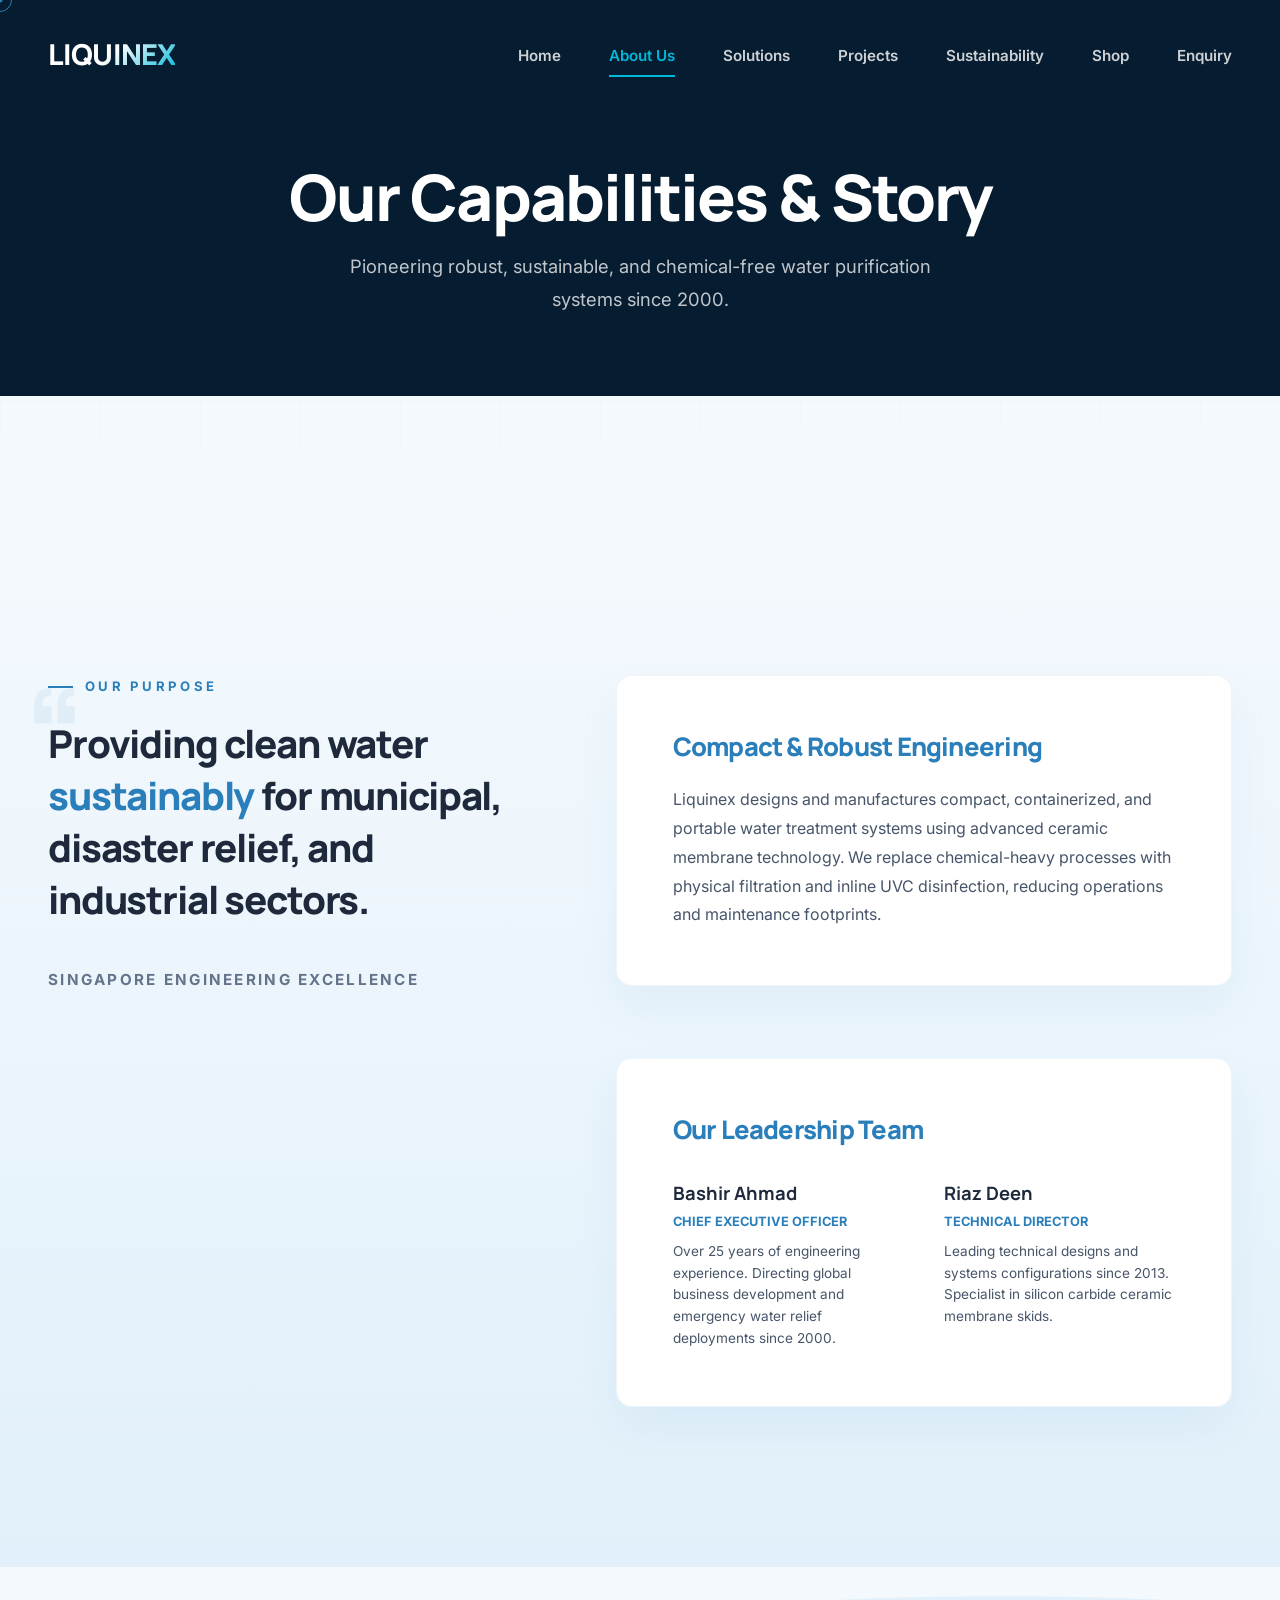
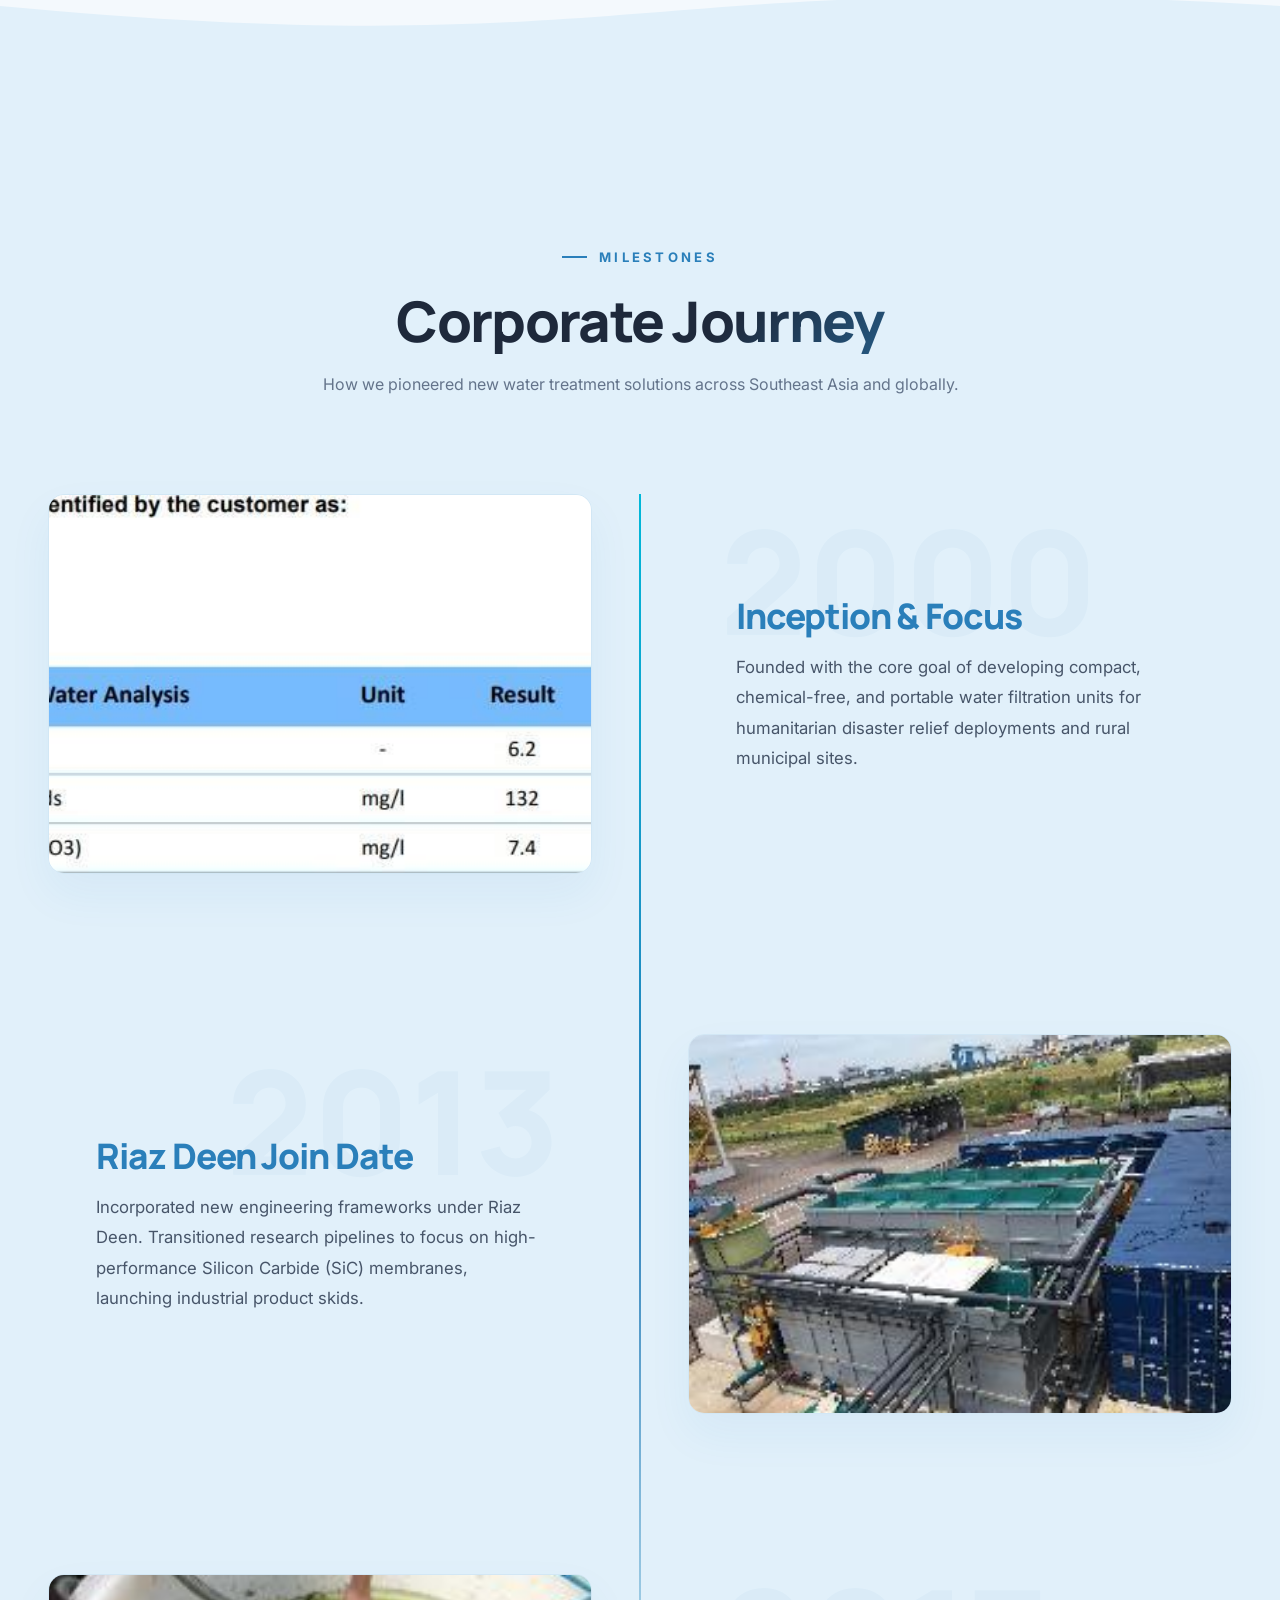
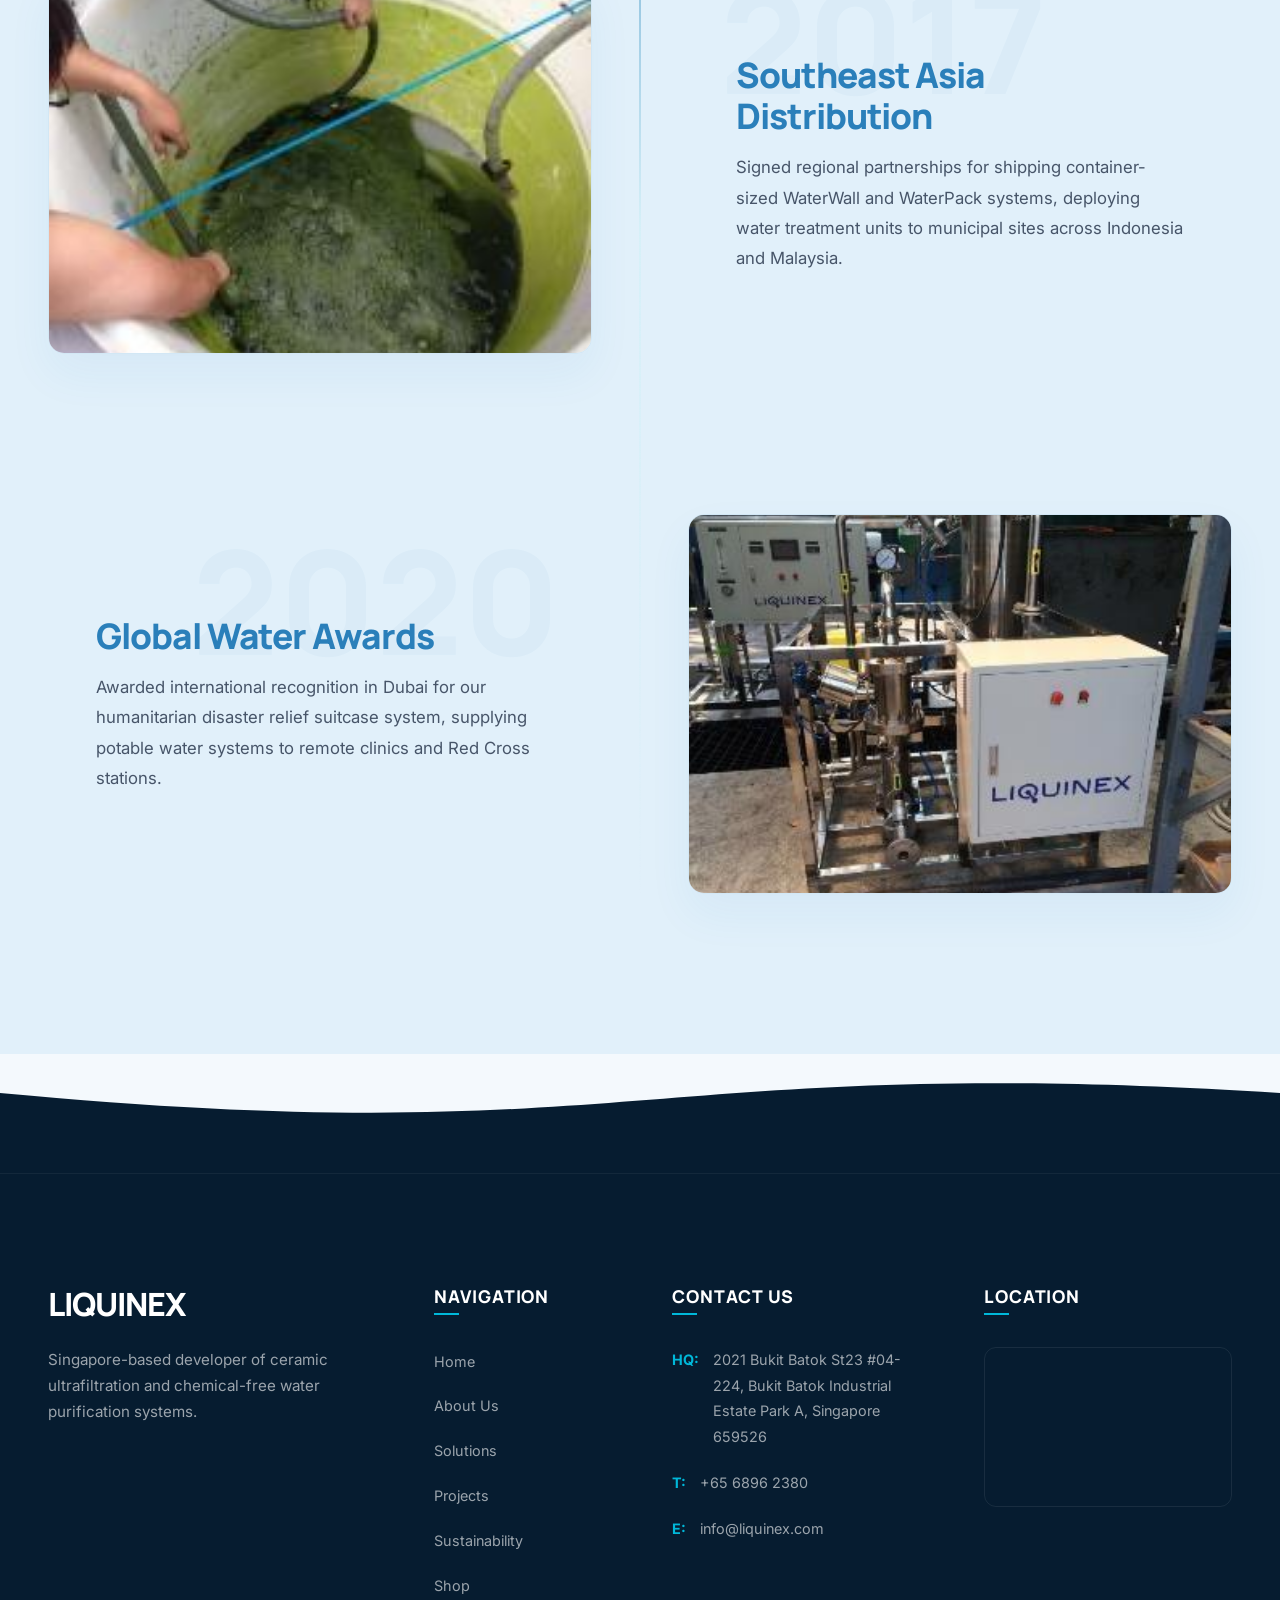
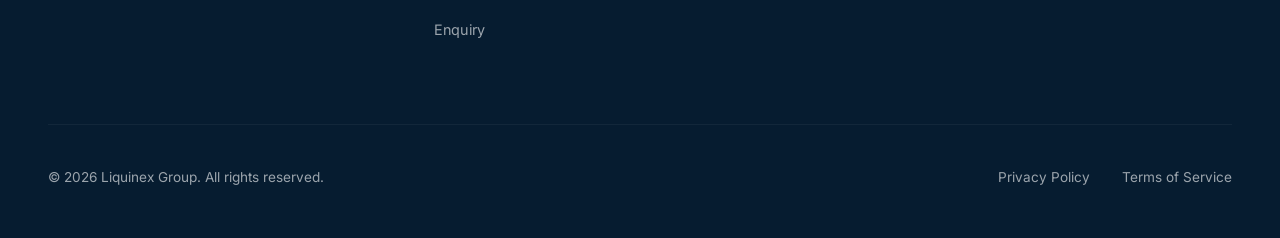
==== commit 41b878c1: "Introduce looping video backgrounds on all section hero banners with radial overlay filters" ====
--- a/about.html
+++ b/about.html
@@ -36,6 +36,12 @@
 
     <!-- Subpage Header Banner -->
     <section class="subpage-header">
+    <div class="video-bg-container">
+        <video autoplay loop muted playsinline class="video-bg">
+            <source src="https://assets.mixkit.co/videos/preview/mixkit-flowing-blue-water-background-40502-large.mp4" type="video/mp4">
+        </video>
+        <div class="video-bg-overlay"></div>
+    </div>
         <div class="container">
             <h1 class="reveal-on-scroll">Our Capabilities & Story</h1>
             <p class="reveal-on-scroll" style="margin-top: 1rem;">Pioneering robust, sustainable, and chemical-free water purification systems since 2000.</p>
--- a/styles/main.css
+++ b/styles/main.css
@@ -464,6 +464,42 @@
     font-weight: 700;
 }
 
+/* Video Background container styling */
+.video-bg-container {
+    position: absolute;
+    top: 0;
+    left: 0;
+    width: 100%;
+    height: 100%;
+    overflow: hidden;
+    z-index: 1;
+    pointer-events: none;
+}
+
+.video-bg {
+    width: 100%;
+    height: 100%;
+    object-fit: cover;
+    opacity: 0.16; /* Soft blending with background */
+    transition: opacity 0.5s ease;
+}
+
+.video-bg-overlay {
+    position: absolute;
+    top: 0;
+    left: 0;
+    width: 100%;
+    height: 100%;
+    background: radial-gradient(circle at center, rgba(6, 28, 48, 0.15) 0%, rgba(6, 28, 48, 0.75) 100%);
+    z-index: 2;
+}
+
+/* Ensure header contents sit above the background video */
+.hero .container, .subpage-header .container {
+    position: relative;
+    z-index: 10;
+}
+
 /* Subpage Header Banner */
 .subpage-header {
     background-color: var(--color-bg-navy);
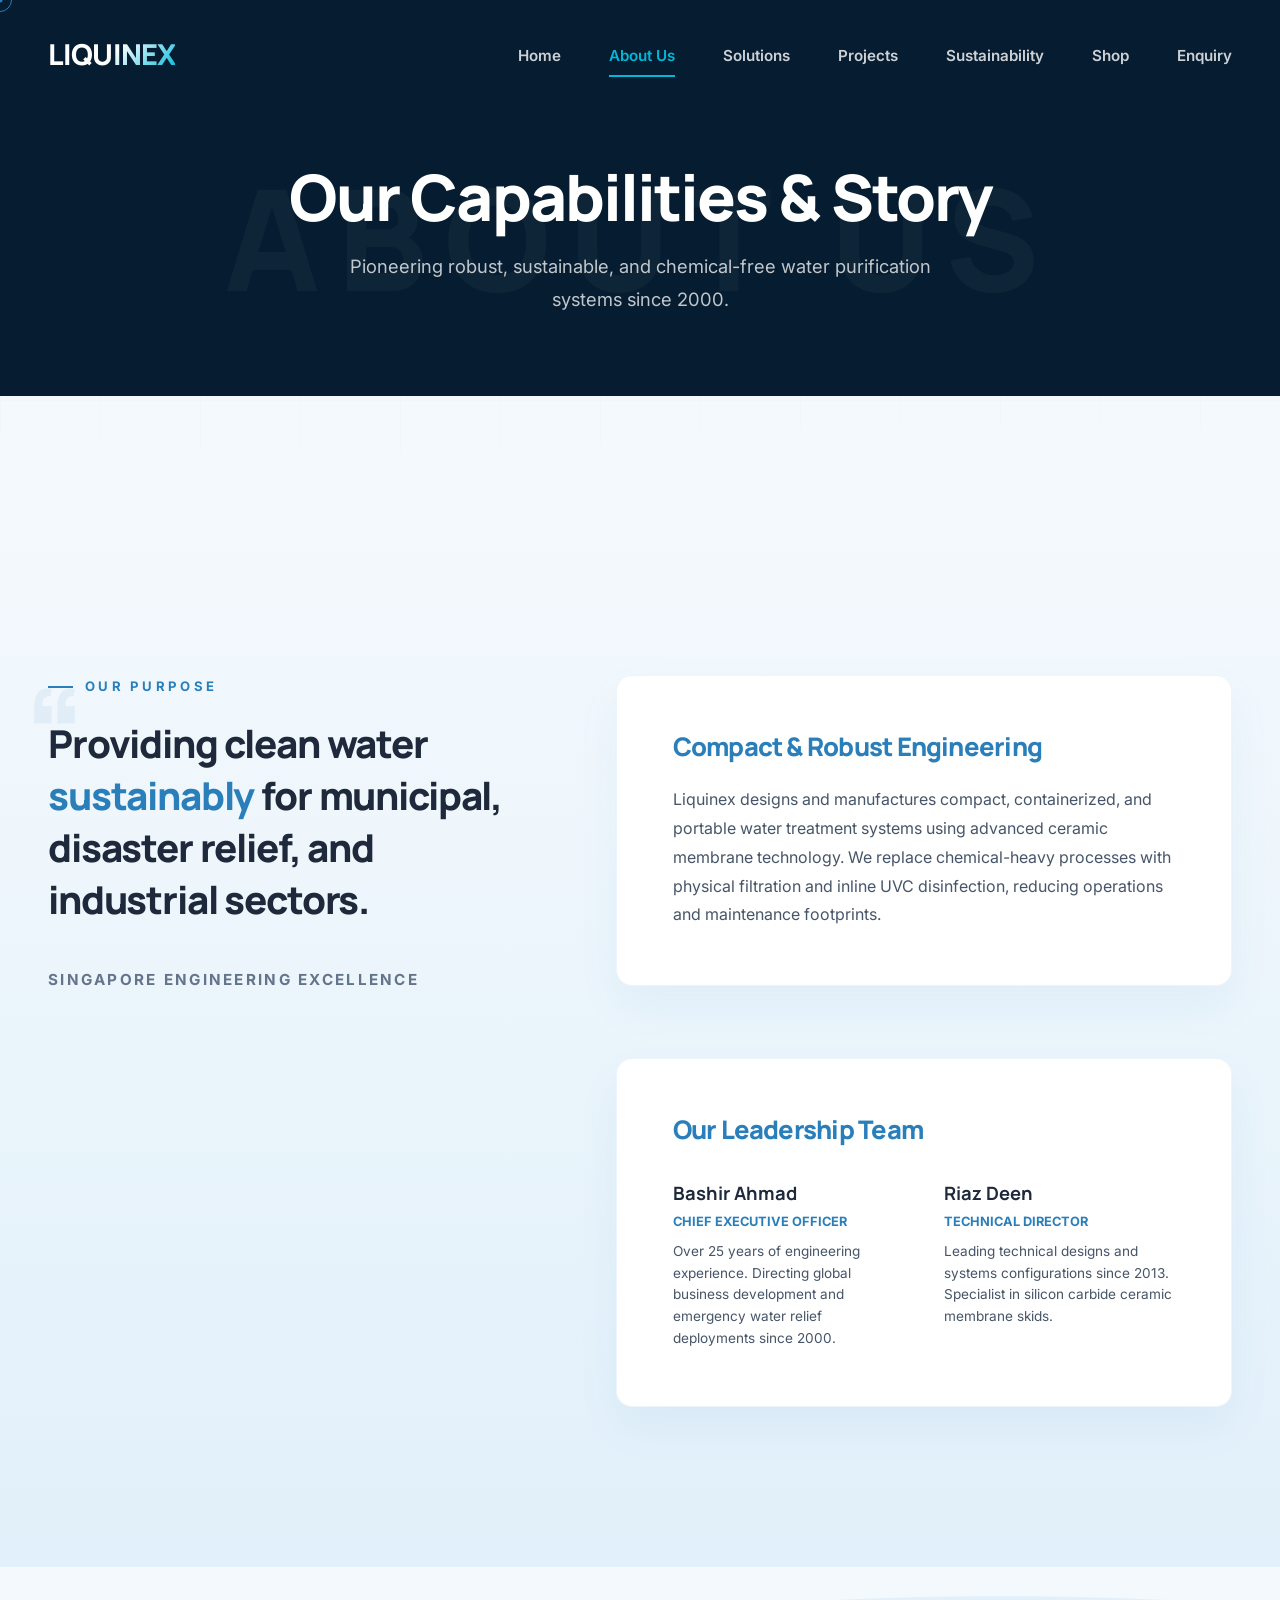
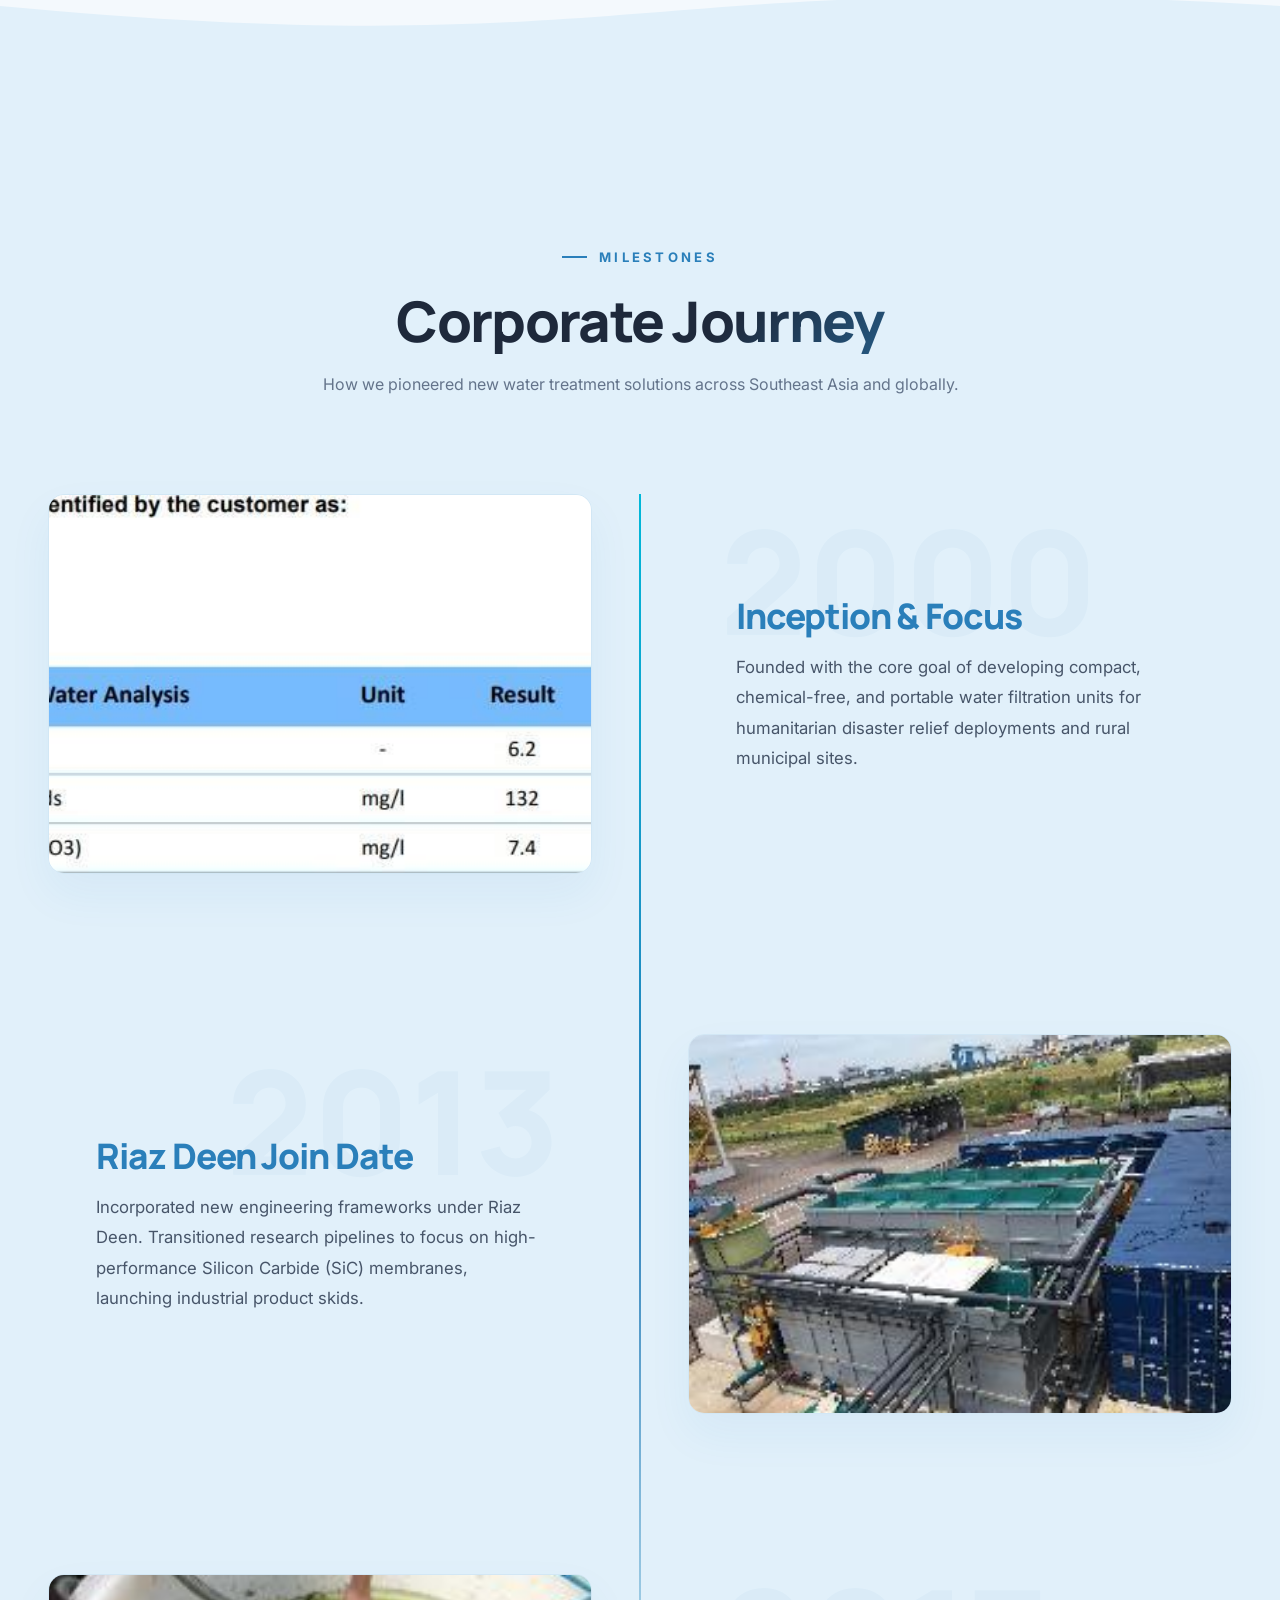
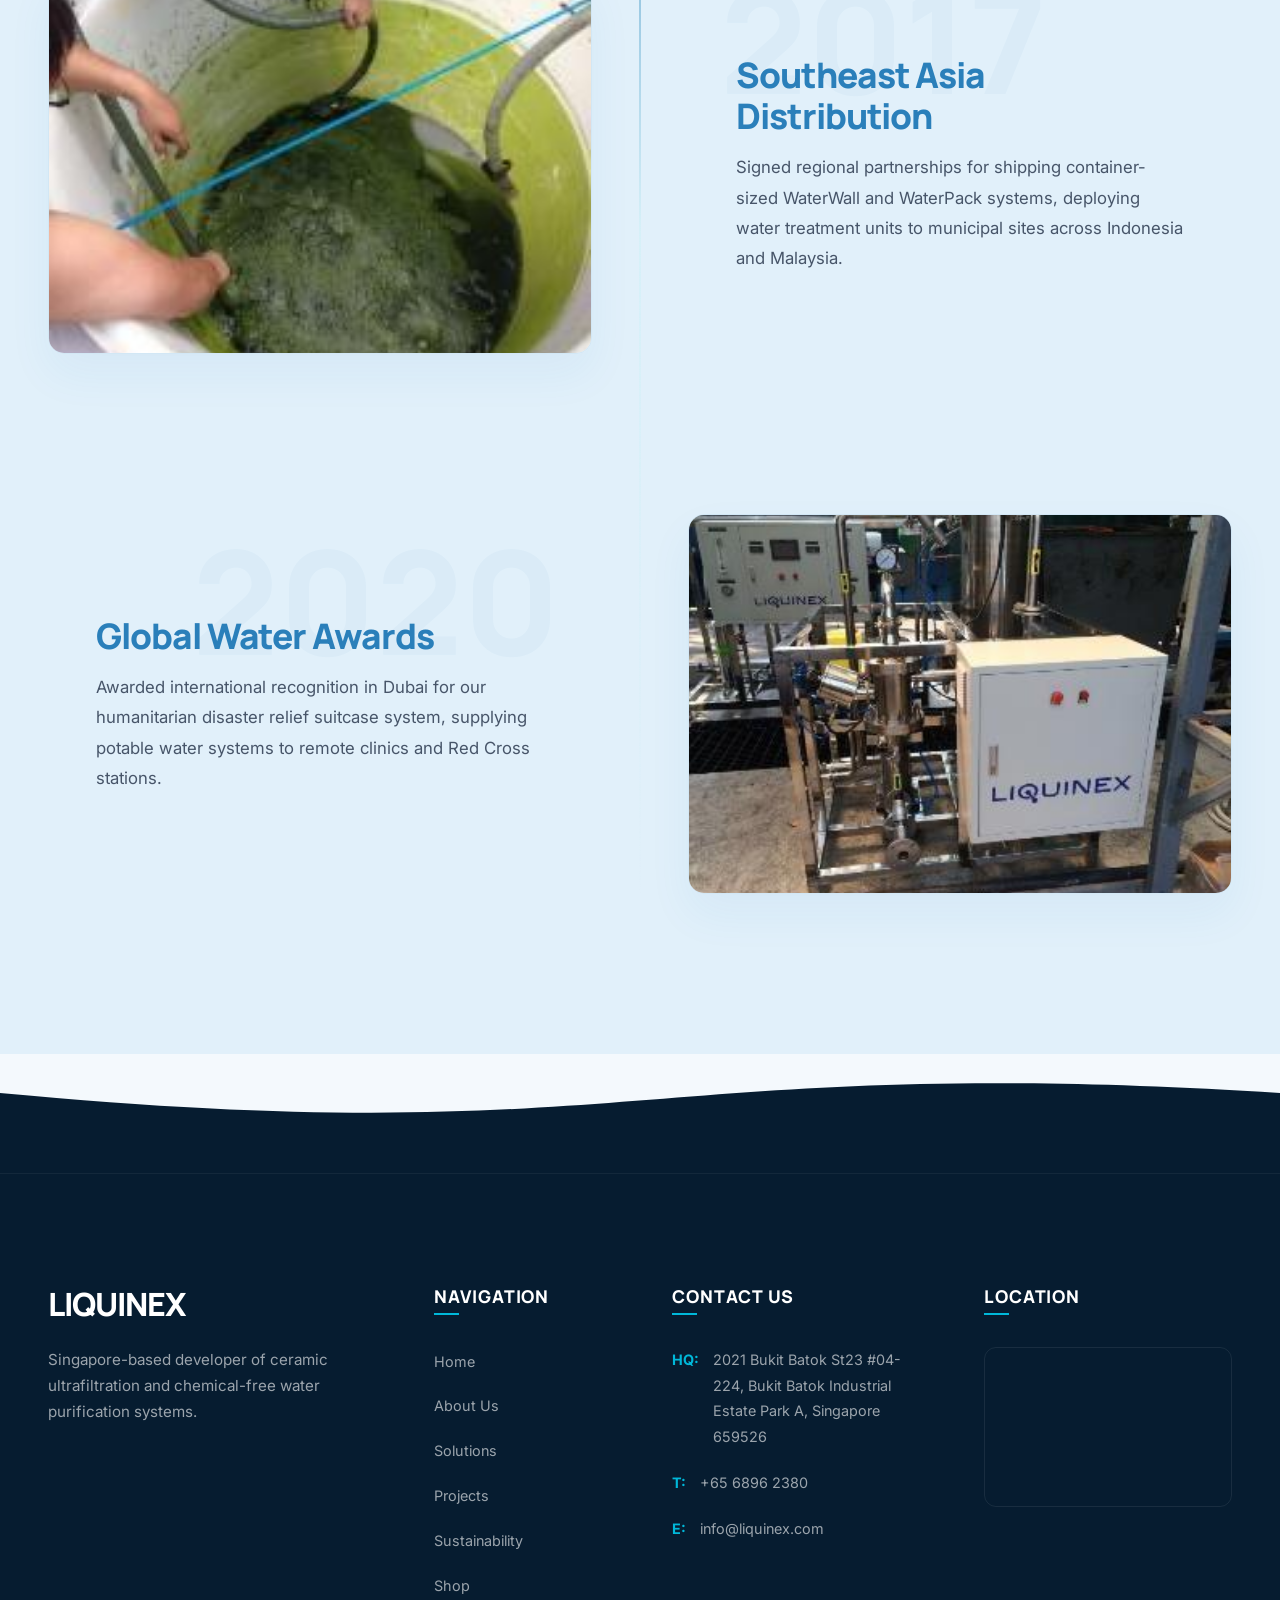
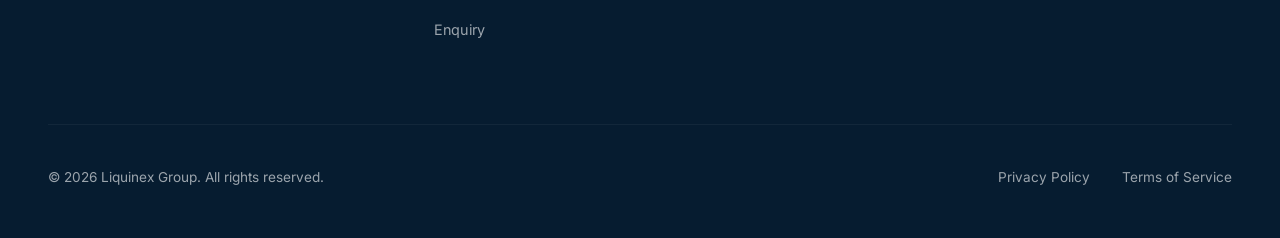
==== commit 6669a49e: "Fix hero background video positioning and add giant translucent watermark headings in hero banners" ====
--- a/about.html
+++ b/about.html
@@ -36,6 +36,7 @@
 
     <!-- Subpage Header Banner -->
     <section class="subpage-header">
+    <div class="subpage-watermark-bg">ABOUT US</div>
     <div class="video-bg-container">
         <video autoplay loop muted playsinline class="video-bg">
             <source src="https://assets.mixkit.co/videos/preview/mixkit-flowing-blue-water-background-40502-large.mp4" type="video/mp4">
--- a/styles/main.css
+++ b/styles/main.css
@@ -354,6 +354,7 @@
 }
 
 .hero {
+    position: relative; /* Fix absolute video positioning */
     background-color: var(--color-bg-navy);
     min-height: 90vh;
     padding-top: 180px;
@@ -2263,3 +2264,26 @@
         left: 0;
     }
 }
+
+/* Translucent Background watermark heading copy */
+.hero-watermark-bg, .subpage-watermark-bg {
+    position: absolute;
+    top: 50%;
+    left: 50%;
+    transform: translate(-50%, -50%);
+    font-size: 13vw;
+    font-weight: 800;
+    color: rgba(255, 255, 255, 0.035); /* Translucent */
+    text-transform: uppercase;
+    letter-spacing: 0.12em;
+    z-index: 2; /* Sits behind text content but above video overlay */
+    pointer-events: none;
+    user-select: none;
+    font-family: 'Manrope', sans-serif;
+    white-space: nowrap;
+    text-align: center;
+}
+.subpage-watermark-bg {
+    top: 60%;
+    font-size: 11vw;
+}
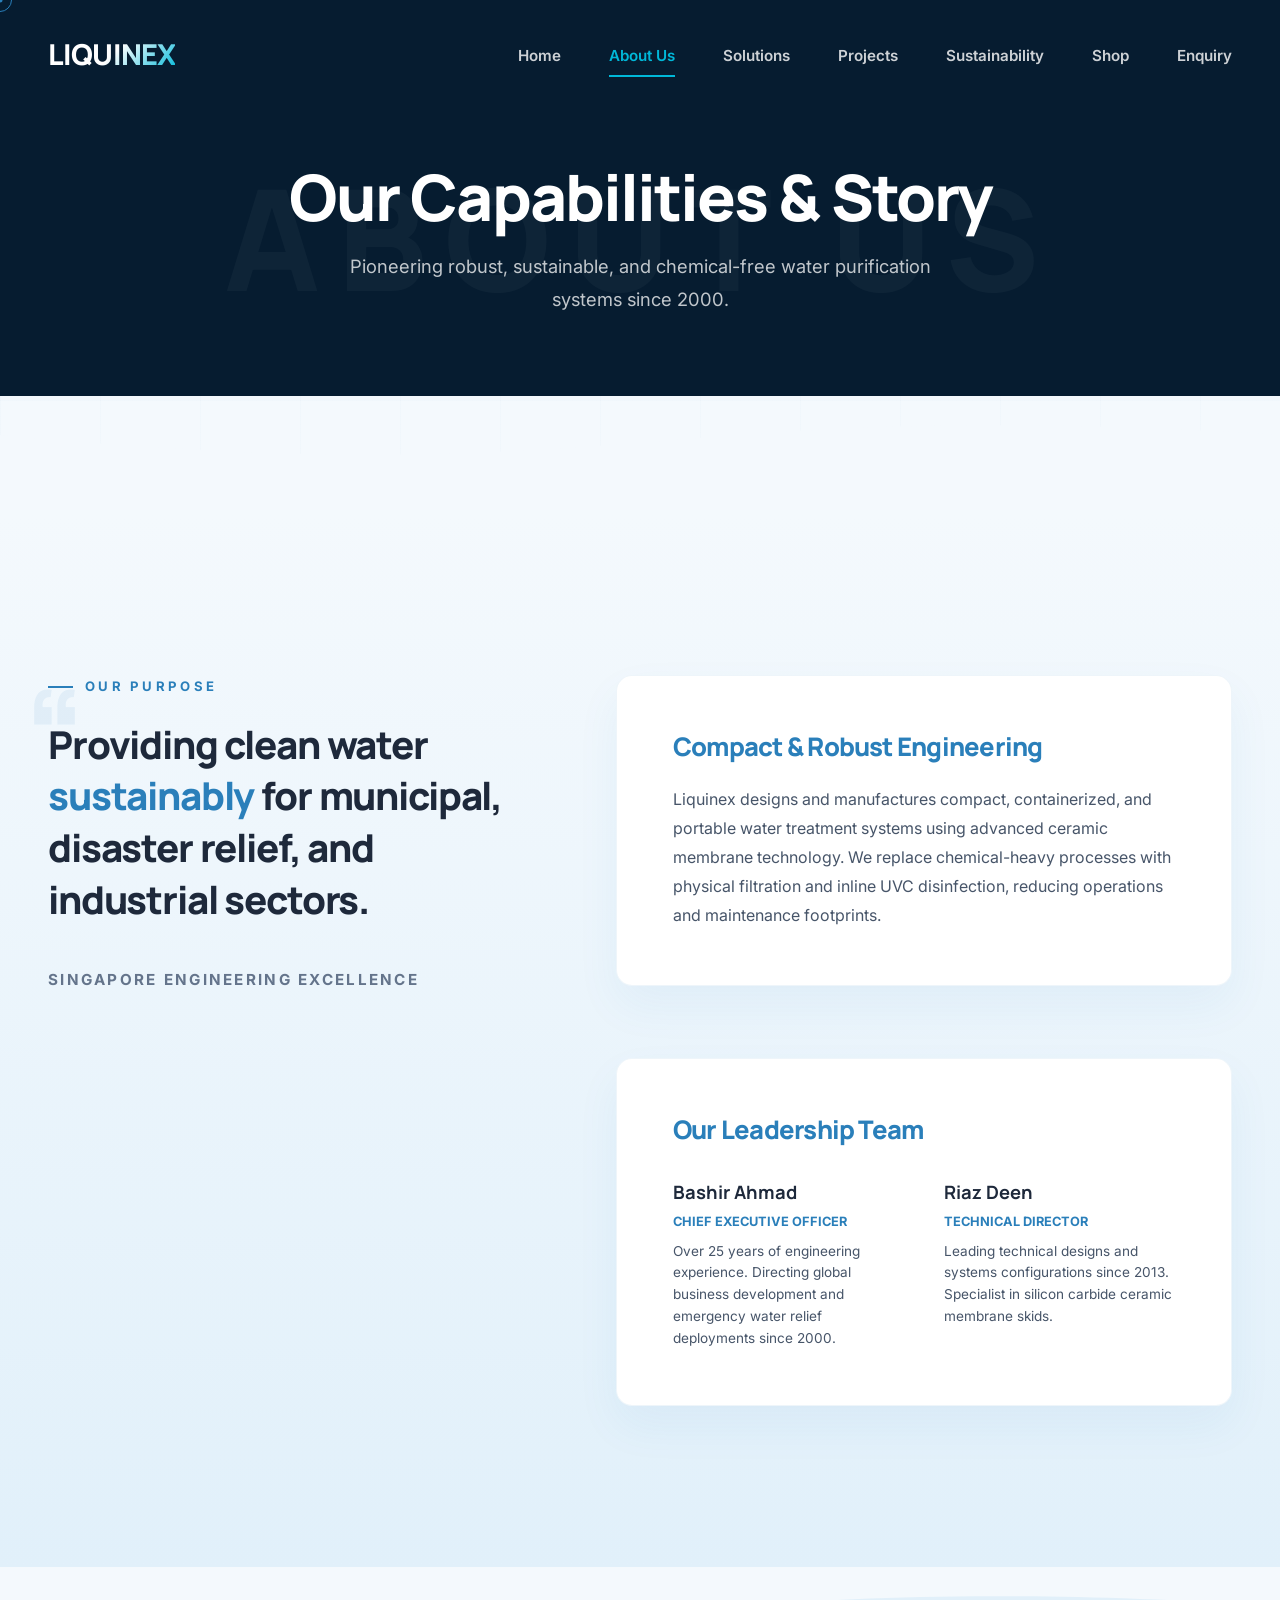
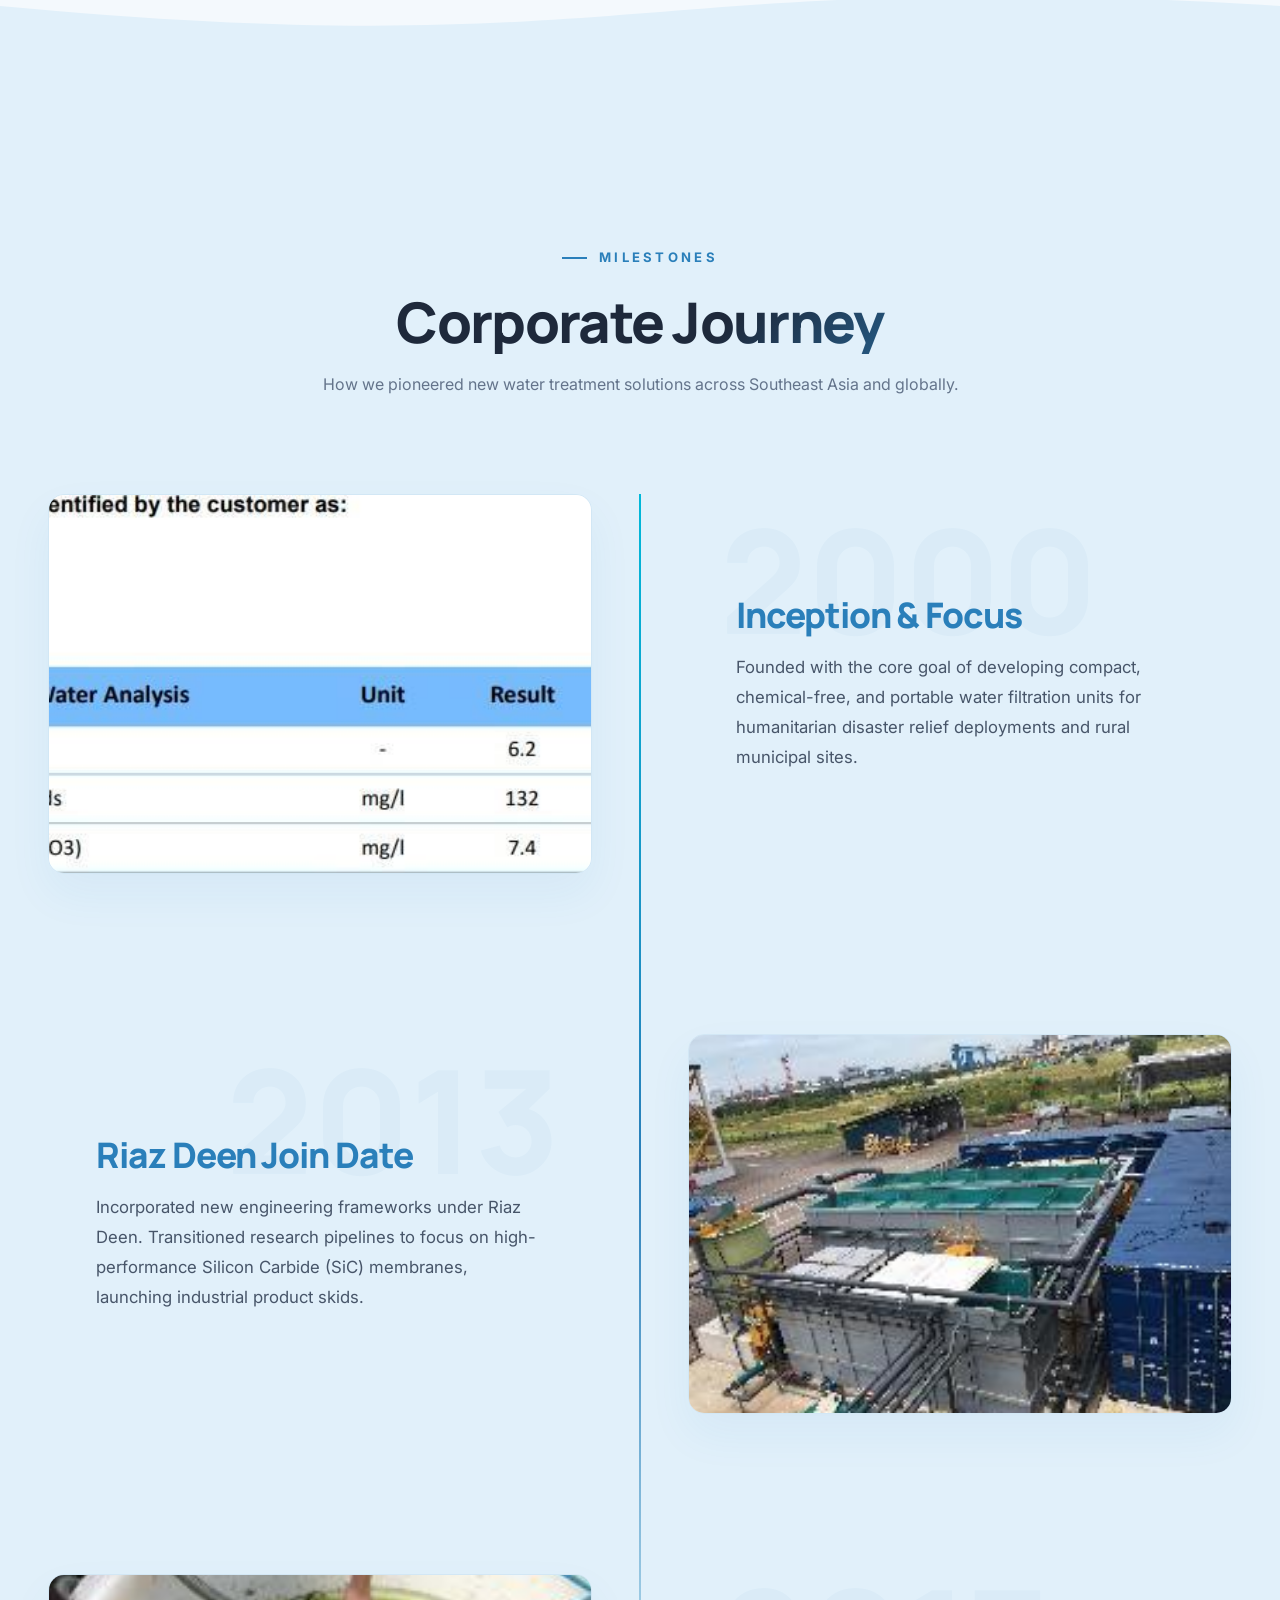
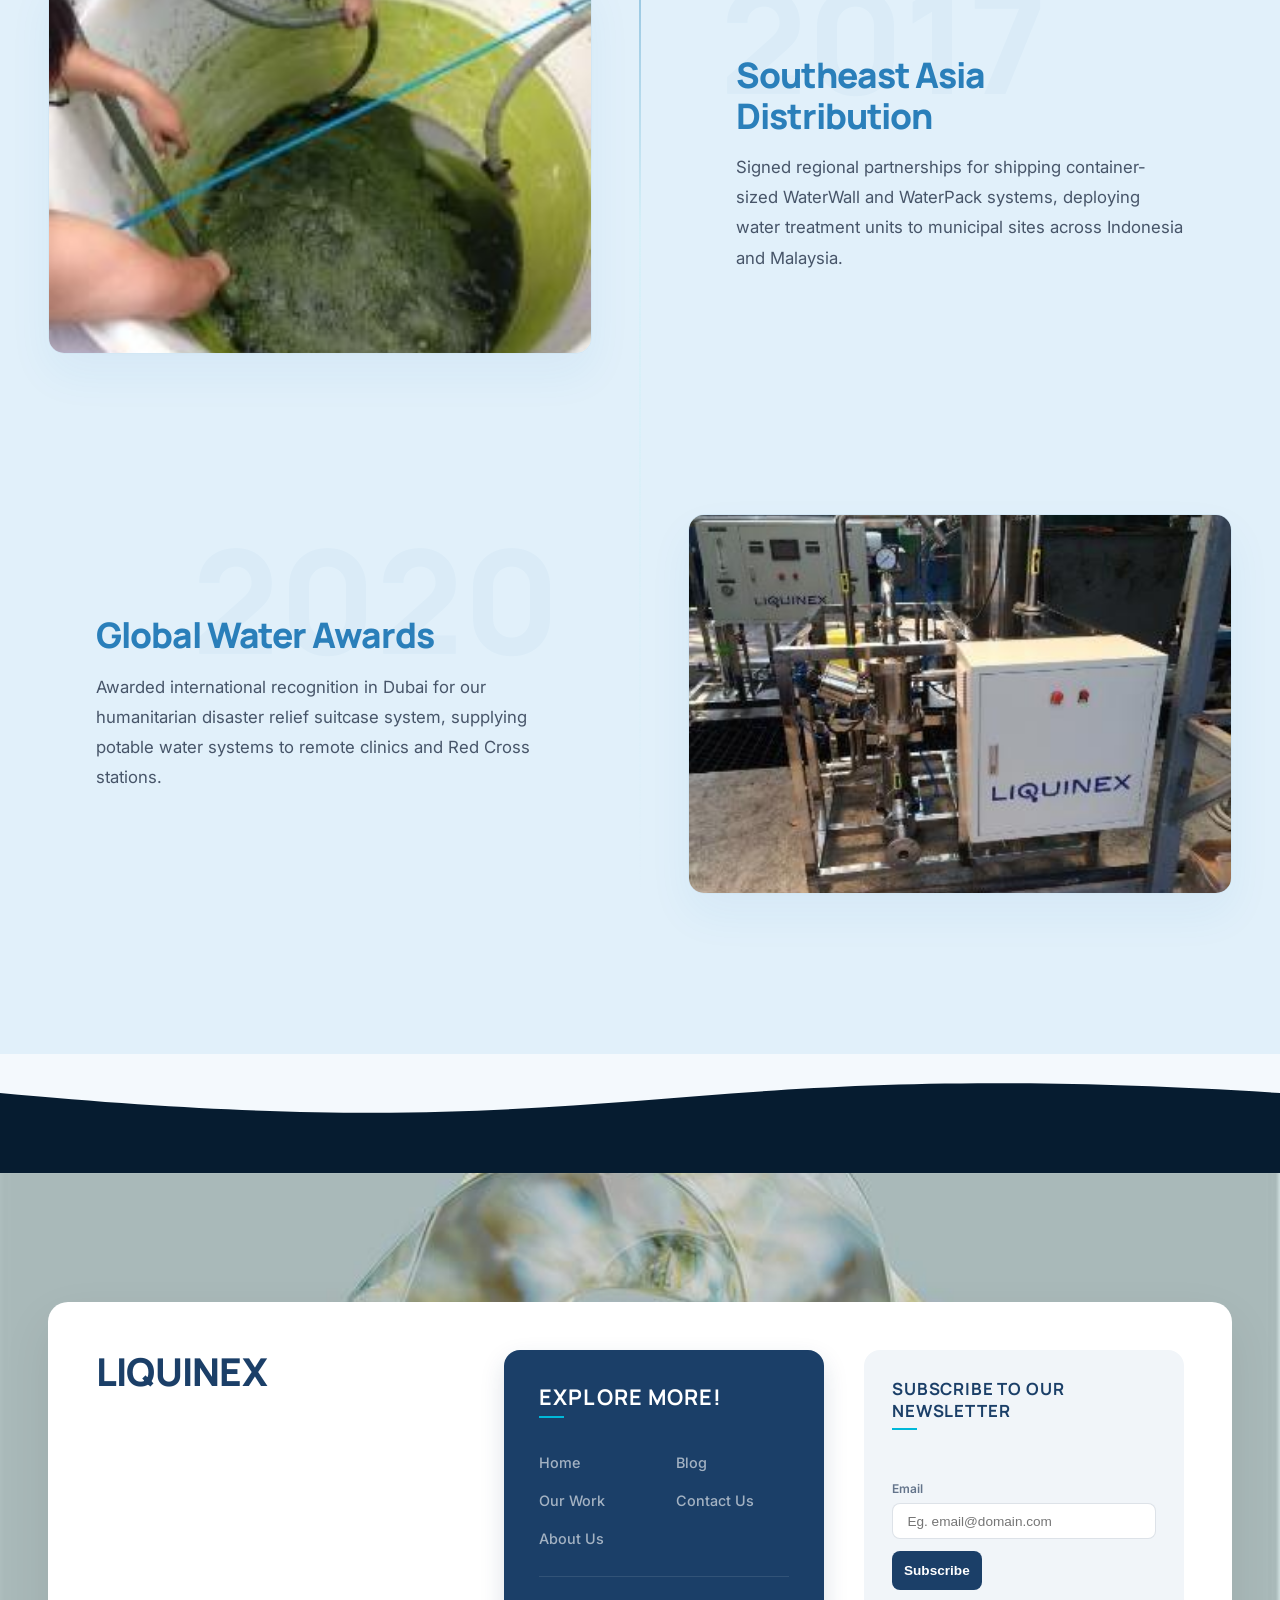
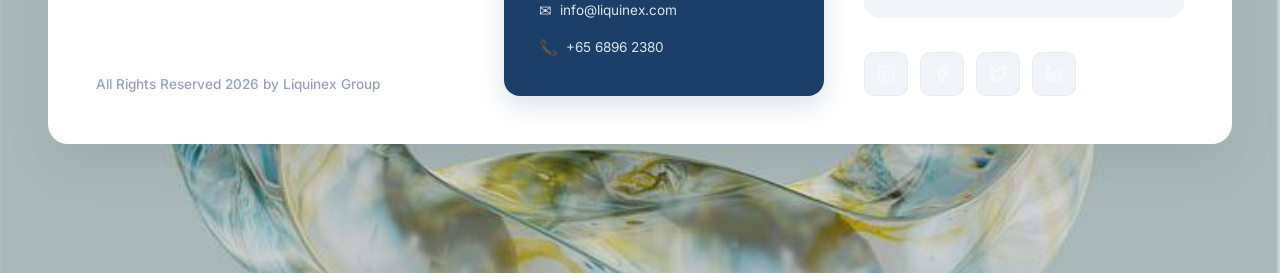
==== commit e3df8d8a: "Implement floating card footer exactly matching OpenCore mockup with 3D glass ring background and ne" ====
--- a/about.html
+++ b/about.html
@@ -185,55 +185,69 @@
     </div>
 
     <!-- Editorial Footer -->
-    <footer>
-        <div class="container">
-            <div class="footer-grid">
-                <div class="footer-brand">
-                    <h2 class="logo-text" style="font-size: 2rem;">LIQUINEX</h2>
-                    <p style="font-size: 0.95rem; line-height: 1.7; max-width: 320px;">Singapore-based developer of ceramic ultrafiltration and chemical-free water purification systems.</p>
-                </div>
-                <div>
-                    <h4>Navigation</h4>
-                    <ul class="footer-links">
-                        <li><a href="index.html">Home</a></li>
-                        <li><a href="about.html">About Us</a></li>
-                        <li><a href="solutions.html">Solutions</a></li>
-                        <li><a href="projects.html">Projects</a></li>
-                        <li><a href="sustainability.html">Sustainability</a></li>
-                        <li><a href="shop.html">Shop</a></li>
-                        <li><a href="enquiry.html">Enquiry</a></li>
-                    </ul>
-                </div>
-                <div>
-                    <h4>Contact Us</h4>
-                    <ul class="footer-contact-list">
-                        <li class="footer-contact-item">
-                            <span>HQ:</span>
-                            <span>2021 Bukit Batok St23 #04-224, Bukit Batok Industrial Estate Park A, Singapore 659526</span>
-                        </li>
-                        <li class="footer-contact-item">
-                            <span>T:</span>
-                            <span>+65 6896 2380</span>
-                        </li>
-                        <li class="footer-contact-item">
-                            <span>E:</span>
-                            <span><a href="mailto:info@liquinex.com">info@liquinex.com</a></span>
-                        </li>
-                    </ul>
-                </div>
-                <div>
-                    <h4>Location</h4>
-                    <div class="map-container">
-                        <iframe src="https://www.google.com/maps/embed?pb=!1m18!1m12!1m3!1d3988.752317374776!2d103.7554901!3d1.3244835!2m3!1f0!2f0!3f0!3m2!1i1024!2i768!4f13.1!3m3!1m2!1s0x31da106368d1ea01%3A0x6b1ea8e057f9202a!2sBukit%20Batok%20St%2023!5e0!3m2!1sen!2ssg!4v1689000000000!5m2!1sen!2ssg" 
-                                width="100%" height="100%" style="border:0;" allowfullscreen="" loading="lazy"></iframe>
-                    </div>
-                </div>
-            </div>
-            <div class="footer-bottom">
-                <p>&copy; 2026 Liquinex Group. All rights reserved.</p>
-                <div class="footer-bottom-links">
-                    <a href="#">Privacy Policy</a>
-                    <a href="#">Terms of Service</a>
+        <!-- Floating Panel Footer -->
+    <footer class="custom-floating-footer">
+        <div class="container">
+            <div class="custom-footer-card reveal-on-scroll">
+                <!-- Left Column -->
+                <div class="footer-left-col">
+                    <h2 class="footer-brand-logo">LIQUINEX</h2>
+                    <div class="footer-copyright-text">All Rights Reserved 2026 by Liquinex Group</div>
+                </div>
+                
+                <!-- Middle Column -->
+                <div class="footer-middle-col">
+                    <div class="footer-explore-card">
+                        <h4>Explore More!</h4>
+                        <div class="footer-explore-links">
+                            <div class="explore-links-col">
+                                <a href="index.html">Home</a>
+                                <a href="projects.html">Our Work</a>
+                                <a href="about.html">About Us</a>
+                            </div>
+                            <div class="explore-links-col">
+                                <a href="solutions.html">Blog</a>
+                                <a href="enquiry.html">Contact Us</a>
+                            </div>
+                        </div>
+                        <div class="footer-explore-contact">
+                            <div class="explore-contact-item">
+                                <span class="contact-icon">✉</span> info@liquinex.com
+                            </div>
+                            <div class="explore-contact-item">
+                                <span class="contact-icon">📞</span> +65 6896 2380
+                            </div>
+                        </div>
+                    </div>
+                </div>
+                
+                <!-- Right Column -->
+                <div class="footer-right-col">
+                    <div class="footer-subscribe-card">
+                        <h4>Subscribe To Our Newsletter</h4>
+                        <form onsubmit="event.preventDefault(); alert('Thank you for subscribing to our newsletter!');">
+                            <div class="subscribe-form-group">
+                                <label>Email</label>
+                                <input type="email" placeholder="Eg. email@domain.com" required>
+                            </div>
+                            <button type="submit">Subscribe</button>
+                        </form>
+                    </div>
+                    
+                    <div class="footer-social-icons">
+                        <a href="https://instagram.com" target="_blank" class="social-icon-badge" aria-label="Instagram">
+                            <svg width="18" height="18" viewBox="0 0 24 24" fill="none" stroke="currentColor" stroke-width="2" stroke-linecap="round" stroke-linejoin="round"><rect x="2" y="2" width="20" height="20" rx="5" ry="5"></rect><path d="M16 11.37A4 4 0 1 1 12.63 8 4 4 0 0 1 16 11.37z"></path><line x1="17.5" y1="6.5" x2="17.51" y2="6.5"></line></svg>
+                        </a>
+                        <a href="https://facebook.com" target="_blank" class="social-icon-badge" aria-label="Facebook">
+                            <svg width="18" height="18" viewBox="0 0 24 24" fill="none" stroke="currentColor" stroke-width="2" stroke-linecap="round" stroke-linejoin="round"><path d="M18 2h-3a5 5 0 0 0-5 5v3H7v4h3v8h4v-8h3l1-4h-4V7a1 1 0 0 1 1-1h3z"></path></svg>
+                        </a>
+                        <a href="https://twitter.com" target="_blank" class="social-icon-badge" aria-label="Twitter">
+                            <svg width="18" height="18" viewBox="0 0 24 24" fill="none" stroke="currentColor" stroke-width="2" stroke-linecap="round" stroke-linejoin="round"><path d="M23 3a10.9 10.9 0 0 1-3.14 1.53 4.48 4.48 0 0 0-7.86 3v1A10.66 10.66 0 0 1 3 4s-4 9 5 13a11.64 11.64 0 0 1-7 2c9 5 20 0 20-11.5a4.5 4.5 0 0 0-.08-.83A7.72 7.72 0 0 0 23 3z"></path></svg>
+                        </a>
+                        <a href="https://linkedin.com" target="_blank" class="social-icon-badge" aria-label="LinkedIn">
+                            <svg width="18" height="18" viewBox="0 0 24 24" fill="none" stroke="currentColor" stroke-width="2" stroke-linecap="round" stroke-linejoin="round"><path d="M16 8a6 6 0 0 1 6 6v7h-4v-7a2 2 0 0 0-2-2 2 2 0 0 0-2 2v7h-4v-7a6 6 0 0 1 6-6z"></path><rect x="2" y="9" width="4" height="12"></rect><circle cx="4" cy="4" r="2"></circle></svg>
+                        </a>
+                    </div>
                 </div>
             </div>
         </div>
--- a/styles/main.css
+++ b/styles/main.css
@@ -38,11 +38,30 @@
     --transition-slow: 0.9s cubic-bezier(0.16, 1, 0.3, 1);
 }
 
-/* Advanced 3D Tilt Card Transformations */
+/* Advanced 3D Tilt Card Transformations with Inner Depth Parallax */
 .story-card, .partner-logo-card, .featured-press-card, .press-feed-item, .solution-detail-card, .milestone-card, .spec-card {
     transform-style: preserve-3d;
     transform: perspective(1000px) rotateX(var(--rx, 0deg)) rotateY(var(--ry, 0deg));
     transition: transform 0.15s ease-out, box-shadow 0.3s ease;
+}
+
+/* Translate children of the 3D cards along Z-axis on hover */
+.story-card:hover h4, .featured-press-card:hover h4, .solution-detail-card:hover h3, .milestone-card:hover h3, .spec-card:hover h4 {
+    transform: translateZ(45px);
+}
+.story-card:hover p, .featured-press-card:hover p, .solution-detail-card:hover p, .milestone-card:hover p, .spec-card:hover p {
+    transform: translateZ(25px);
+}
+.story-card:hover .story-card-icon, .featured-press-card:hover .featured-press-img, .solution-detail-card:hover .solution-icon-wrapper, .spec-card:hover .spec-card-icon {
+    transform: translateZ(60px);
+}
+/* Add transitions to all card children for smooth translateZ */
+.story-card h4, .story-card p, .story-card .story-card-icon,
+.featured-press-card h4, .featured-press-card p, .featured-press-card .featured-press-img,
+.solution-detail-card h3, .solution-detail-card p, .solution-detail-card .solution-icon-wrapper,
+.milestone-card h3, .milestone-card p,
+.spec-card h4, .spec-card p, .spec-card .spec-card-icon {
+    transition: transform 0.3s cubic-bezier(0.25, 1, 0.5, 1);
 }
 
 /* Reset & Scrollbar */
@@ -2113,15 +2132,17 @@
 }
 
 /* Scroll reveals */
+/* Scroll reveals with 3D perspective panels entry */
 .reveal-on-scroll {
     opacity: 0;
-    transform: translateY(35px);
+    transform: perspective(1200px) rotateX(12deg) translateY(45px);
     transition: opacity 1.2s cubic-bezier(0.16, 1, 0.3, 1), transform 1.2s cubic-bezier(0.16, 1, 0.3, 1);
+    transform-origin: center top;
 }
 
 .reveal-on-scroll.revealed {
     opacity: 1;
-    transform: translateY(0);
+    transform: perspective(1200px) rotateX(0deg) translateY(0);
 }
 
 /* Responsive Media Queries overrides */
@@ -2287,3 +2308,613 @@
     top: 60%;
     font-size: 11vw;
 }
+
+/* Glassmorphic Custom Contact Section Layout */
+#enquiry {
+    background: url('../assets/images/contact_bg.png') no-repeat center center;
+    background-size: cover;
+    padding: 10rem 0;
+    position: relative;
+    z-index: 10;
+}
+
+#enquiry::before {
+    content: '';
+    position: absolute;
+    top: 0;
+    left: 0;
+    width: 100%;
+    height: 100%;
+    background: rgba(244, 249, 253, 0.45);
+    z-index: 1;
+}
+
+#enquiry .container {
+    z-index: 5;
+    position: relative;
+}
+
+.custom-contact-container {
+    display: grid;
+    grid-template-columns: 1.15fr 0.85fr;
+    gap: 2.5rem;
+    background: rgba(255, 255, 255, 0.45);
+    backdrop-filter: blur(25px);
+    -webkit-backdrop-filter: blur(25px);
+    border: 1px solid rgba(255, 255, 255, 0.55);
+    border-radius: 28px;
+    padding: 3rem;
+    box-shadow: 0 25px 55px rgba(15, 94, 156, 0.08);
+}
+
+.custom-contact-form-side {
+    padding-right: 1.5rem;
+}
+
+.custom-contact-title {
+    font-size: 3rem;
+    font-weight: 800;
+    color: #0a1c3a;
+    margin-bottom: 0.5rem;
+    font-family: 'Manrope', sans-serif;
+}
+
+.custom-contact-subtitle {
+    font-size: 1.1rem;
+    color: #475569;
+    margin-bottom: 1.5rem;
+}
+
+.custom-contact-subtitle .highlight-text {
+    font-weight: 700;
+    color: var(--color-primary);
+}
+
+.custom-contact-wave {
+    margin-bottom: 2.5rem;
+}
+
+.custom-form-row {
+    display: grid;
+    grid-template-columns: 1fr 1fr;
+    gap: 1.5rem;
+    margin-bottom: 1.5rem;
+}
+
+.custom-form-group {
+    margin-bottom: 1.5rem;
+    display: flex;
+    flex-direction: column;
+}
+
+.custom-form-group label {
+    font-size: 0.9rem;
+    font-weight: 600;
+    color: #334155;
+    margin-bottom: 0.5rem;
+    display: flex;
+    align-items: center;
+}
+
+.form-icon {
+    margin-right: 0.5rem;
+    font-size: 1.1rem;
+    color: var(--color-primary);
+}
+
+.custom-form-control {
+    background: rgba(255, 255, 255, 0.65);
+    border: 1px solid rgba(42, 127, 186, 0.15);
+    border-radius: 12px;
+    padding: 0.9rem 1.2rem;
+    font-size: 0.95rem;
+    color: #0f172a;
+    transition: all 0.3s ease;
+    font-family: 'Inter', sans-serif;
+    outline: none;
+}
+
+.custom-form-control:focus {
+    background: #ffffff;
+    border-color: var(--color-primary);
+    box-shadow: 0 0 0 4px rgba(42, 127, 186, 0.12);
+}
+
+.custom-phone-wrapper {
+    display: flex;
+    gap: 0.75rem;
+}
+
+.custom-country-code {
+    display: flex;
+    align-items: center;
+    gap: 0.4rem;
+    background: rgba(255, 255, 255, 0.65);
+    border: 1px solid rgba(42, 127, 186, 0.15);
+    border-radius: 12px;
+    padding: 0 0.85rem;
+    font-size: 0.95rem;
+    color: #334155;
+    cursor: pointer;
+    user-select: none;
+}
+
+.phone-input {
+    flex: 1;
+}
+
+.custom-textarea {
+    min-height: 120px;
+    resize: vertical;
+}
+
+.custom-pills-selector {
+    display: flex;
+    flex-wrap: wrap;
+    gap: 0.65rem;
+    margin-top: 0.5rem;
+}
+
+.custom-pill {
+    background: rgba(255, 255, 255, 0.65);
+    border: 1px solid rgba(42, 127, 186, 0.15);
+    border-radius: 20px;
+    padding: 0.5rem 1.1rem;
+    font-size: 0.85rem;
+    font-weight: 500;
+    color: #475569;
+    cursor: pointer;
+    transition: all 0.3s ease;
+    user-select: none;
+}
+
+.custom-pill:hover {
+    background: rgba(42, 127, 186, 0.05);
+    border-color: var(--color-primary);
+}
+
+.custom-pill.active {
+    background: var(--color-primary);
+    border-color: var(--color-primary);
+    color: #ffffff;
+    box-shadow: 0 4px 15px rgba(42, 127, 186, 0.25);
+}
+
+.custom-submit-btn-wrapper {
+    margin-top: 2rem;
+}
+
+.custom-submit-btn {
+    position: relative;
+    overflow: hidden;
+    background: linear-gradient(90deg, #1d6fc9 0%, #2a7fba 60%, #00b8d9 100%);
+    border: none;
+    border-radius: 25px;
+    padding: 1.1rem 2.5rem;
+    color: #ffffff;
+    font-size: 1rem;
+    font-weight: 700;
+    cursor: pointer;
+    display: flex;
+    align-items: center;
+    gap: 0.75rem;
+    box-shadow: 0 8px 25px rgba(42, 127, 186, 0.3);
+    transition: all 0.3s ease;
+}
+
+.custom-submit-btn:hover {
+    transform: translateY(-2px);
+    box-shadow: 0 12px 30px rgba(42, 127, 186, 0.45);
+}
+
+.btn-paper-plane {
+    font-size: 1.1rem;
+}
+
+/* Right Info Side Glass Card */
+.custom-contact-info-side {
+    background: rgba(255, 255, 255, 0.3);
+    backdrop-filter: blur(15px);
+    -webkit-backdrop-filter: blur(15px);
+    border: 1px solid rgba(255, 255, 255, 0.3);
+    border-radius: 24px;
+    padding: 2.2rem;
+    display: flex;
+    flex-direction: column;
+    gap: 2rem;
+    box-shadow: inset 0 0 15px rgba(255,255,255,0.2);
+}
+
+.info-splash-header {
+    display: flex;
+    align-items: center;
+    gap: 1.25rem;
+    position: relative;
+    padding-bottom: 1.5rem;
+    border-bottom: 1px solid rgba(42, 127, 186, 0.1);
+}
+
+.headset-badge {
+    background: #ffffff;
+    width: 48px;
+    height: 48px;
+    border-radius: 50%;
+    display: flex;
+    align-items: center;
+    justify-content: center;
+    font-size: 1.3rem;
+    box-shadow: 0 8px 20px rgba(15, 94, 156, 0.08);
+}
+
+.info-header-text h4 {
+    font-size: 1.2rem;
+    font-weight: 700;
+    color: #0a1c3a;
+    margin-bottom: 0.2rem;
+}
+
+.info-header-text p {
+    font-size: 0.85rem;
+    color: #475569;
+    line-height: 1.4;
+}
+
+.info-detail-rows {
+    display: flex;
+    flex-direction: column;
+    gap: 1.75rem;
+}
+
+.info-detail-row {
+    display: flex;
+    gap: 1rem;
+}
+
+.info-row-icon {
+    font-size: 1.2rem;
+    color: var(--color-primary);
+    margin-top: 0.2rem;
+}
+
+.info-row-cols {
+    display: flex;
+    gap: 1.5rem;
+    flex: 1;
+}
+
+.info-row-col {
+    display: flex;
+    flex-direction: column;
+    flex: 1;
+}
+
+.info-row-col-full {
+    display: flex;
+    flex-direction: column;
+    width: 100%;
+}
+
+.col-label {
+    font-size: 0.8rem;
+    font-weight: 700;
+    text-transform: uppercase;
+    letter-spacing: 0.05em;
+    color: #64748b;
+    margin-bottom: 0.25rem;
+}
+
+.col-subtext {
+    font-size: 0.85rem;
+    color: #475569;
+    margin-bottom: 0.75rem;
+}
+
+.col-value {
+    font-size: 0.95rem;
+    font-weight: 600;
+    color: #0a1c3a;
+}
+
+.col-value a {
+    color: inherit;
+    text-decoration: none;
+    transition: color 0.3s ease;
+}
+
+.col-value a:hover {
+    color: var(--color-primary);
+}
+
+.phone-numbers-grid {
+    display: grid;
+    grid-template-columns: 1fr 1fr;
+    gap: 1rem;
+}
+
+.phone-number-item {
+    display: flex;
+    flex-direction: column;
+}
+
+.phone-number-item.border-left {
+    border-left: 1px solid rgba(42, 127, 186, 0.15);
+    padding-left: 1rem;
+}
+
+.country-name {
+    font-size: 0.75rem;
+    color: #64748b;
+    margin-bottom: 0.15rem;
+}
+
+.number-val {
+    font-size: 0.95rem;
+    font-weight: 700;
+    color: #0a1c3a;
+}
+
+.number-val a {
+    color: inherit;
+    text-decoration: none;
+}
+
+.address-text {
+    font-size: 0.9rem;
+    line-height: 1.6;
+    color: #334155;
+    font-weight: 500;
+}
+
+.info-map-snippet {
+    height: 150px;
+    border-radius: 16px;
+    overflow: hidden;
+    position: relative;
+    border: 1px solid rgba(255, 255, 255, 0.4);
+    box-shadow: 0 10px 25px rgba(15, 94, 156, 0.05);
+}
+
+.open-maps-pill {
+    position: absolute;
+    bottom: 12px;
+    left: 50%;
+    transform: translateX(-50%);
+    background: #ffffff;
+    border-radius: 20px;
+    padding: 0.5rem 1.1rem;
+    font-size: 0.8rem;
+    font-weight: 700;
+    color: #0a1c3a;
+    text-decoration: none;
+    display: flex;
+    align-items: center;
+    gap: 0.4rem;
+    box-shadow: 0 6px 15px rgba(0, 0, 0, 0.08);
+    transition: all 0.3s ease;
+    z-index: 5;
+}
+
+.open-maps-pill:hover {
+    transform: translateX(-50%) translateY(-1px);
+    box-shadow: 0 8px 20px rgba(0, 0, 0, 0.15);
+    background: var(--color-bg-dark);
+}
+
+@media (max-width: 968px) {
+    .custom-contact-container {
+        grid-template-columns: 1fr;
+        padding: 2rem;
+    }
+    .custom-contact-form-side {
+        padding-right: 0;
+    }
+}
+
+/* Floating Panel Footer Card styling matching mockup exactly */
+.custom-floating-footer {
+    background: url('../assets/images/footer_bg.png') no-repeat center center;
+    background-size: cover;
+    padding: 8rem 0;
+    position: relative;
+    z-index: 10;
+}
+
+.custom-footer-card {
+    background: #ffffff;
+    border-radius: 20px;
+    padding: 3rem;
+    display: grid;
+    grid-template-columns: 1.15fr 1fr 1fr;
+    gap: 2.5rem;
+    box-shadow: 0 20px 50px rgba(0, 0, 0, 0.08);
+}
+
+.footer-left-col {
+    display: flex;
+    flex-direction: column;
+    justify-content: space-between;
+    padding-right: 1.5rem;
+}
+
+.footer-brand-logo {
+    font-size: 2.4rem;
+    font-weight: 800;
+    color: #1b3f68; /* Ditto dark blue brand color */
+    font-family: 'Manrope', sans-serif;
+    letter-spacing: -0.02em;
+}
+
+.footer-copyright-text {
+    font-size: 0.85rem;
+    color: #94a3b8;
+    font-weight: 500;
+}
+
+/* Middle explore card - dark blue background */
+.footer-middle-col {
+    display: flex;
+}
+
+.footer-explore-card {
+    background: #1b3f68; /* Ditto dark blue background color */
+    border-radius: 16px;
+    padding: 2.2rem;
+    width: 100%;
+    color: #ffffff;
+    display: flex;
+    flex-direction: column;
+    justify-content: space-between;
+    gap: 1.5rem;
+    box-shadow: 0 10px 25px rgba(27, 63, 104, 0.15);
+}
+
+.footer-explore-card h4 {
+    font-size: 1.35rem;
+    font-weight: 700;
+    margin-bottom: 0.5rem;
+}
+
+.footer-explore-links {
+    display: grid;
+    grid-template-columns: 1fr 1fr;
+    gap: 1.5rem;
+}
+
+.explore-links-col {
+    display: flex;
+    flex-direction: column;
+    gap: 0.75rem;
+}
+
+.explore-links-col a {
+    color: rgba(255, 255, 255, 0.8);
+    text-decoration: none;
+    font-size: 0.9rem;
+    font-weight: 500;
+    transition: color 0.3s ease;
+}
+
+.explore-links-col a:hover {
+    color: #00b8d9;
+}
+
+.footer-explore-contact {
+    display: flex;
+    flex-direction: column;
+    gap: 0.6rem;
+    border-top: 1px solid rgba(255, 255, 255, 0.1);
+    padding-top: 1.25rem;
+}
+
+.explore-contact-item {
+    font-size: 0.85rem;
+    color: rgba(255, 255, 255, 0.85);
+    display: flex;
+    align-items: center;
+    gap: 0.5rem;
+}
+
+.contact-icon {
+    font-size: 0.95rem;
+}
+
+/* Right subscribe card - light blue translucent texture */
+.footer-right-col {
+    display: flex;
+    flex-direction: column;
+    justify-content: space-between;
+    gap: 2rem;
+}
+
+.footer-subscribe-card {
+    background: #f1f5f9;
+    border-radius: 16px;
+    padding: 1.75rem;
+    display: flex;
+    flex-direction: column;
+    gap: 1rem;
+}
+
+.footer-subscribe-card h4 {
+    font-size: 1.05rem;
+    font-weight: 700;
+    color: #1b3f68;
+    line-height: 1.3;
+}
+
+.subscribe-form-group {
+    display: flex;
+    flex-direction: column;
+    margin-bottom: 0.75rem;
+}
+
+.subscribe-form-group label {
+    font-size: 0.75rem;
+    font-weight: 600;
+    color: #64748b;
+    margin-bottom: 0.25rem;
+}
+
+.subscribe-form-group input {
+    background: #ffffff;
+    border: 1px solid rgba(27, 63, 104, 0.15);
+    border-radius: 8px;
+    padding: 0.6rem 0.9rem;
+    font-size: 0.85rem;
+    color: #0f172a;
+    outline: none;
+}
+
+.footer-subscribe-card button {
+    background: #1b3f68;
+    color: #ffffff;
+    border: none;
+    border-radius: 8px;
+    padding: 0.75rem;
+    font-size: 0.85rem;
+    font-weight: 700;
+    cursor: pointer;
+    transition: background 0.3s ease;
+}
+
+.footer-subscribe-card button:hover {
+    background: #153252;
+}
+
+.footer-social-icons {
+    display: flex;
+    gap: 0.75rem;
+}
+
+.social-icon-badge {
+    background: #f1f5f9;
+    width: 44px;
+    height: 44px;
+    border-radius: 10px;
+    display: flex;
+    align-items: center;
+    justify-content: center;
+    color: #1b3f68;
+    text-decoration: none;
+    transition: all 0.3s ease;
+    border: 1px solid rgba(27, 63, 104, 0.05);
+}
+
+.social-icon-badge:hover {
+    background: #ffffff;
+    transform: translateY(-2px);
+    box-shadow: 0 5px 15px rgba(0, 0, 0, 0.05);
+    border-color: rgba(27, 63, 104, 0.2);
+}
+
+@media (max-width: 968px) {
+    .custom-footer-card {
+        grid-template-columns: 1fr;
+        gap: 2rem;
+        padding: 2rem;
+    }
+    .footer-left-col {
+        gap: 1.5rem;
+        padding-right: 0;
+    }
+}
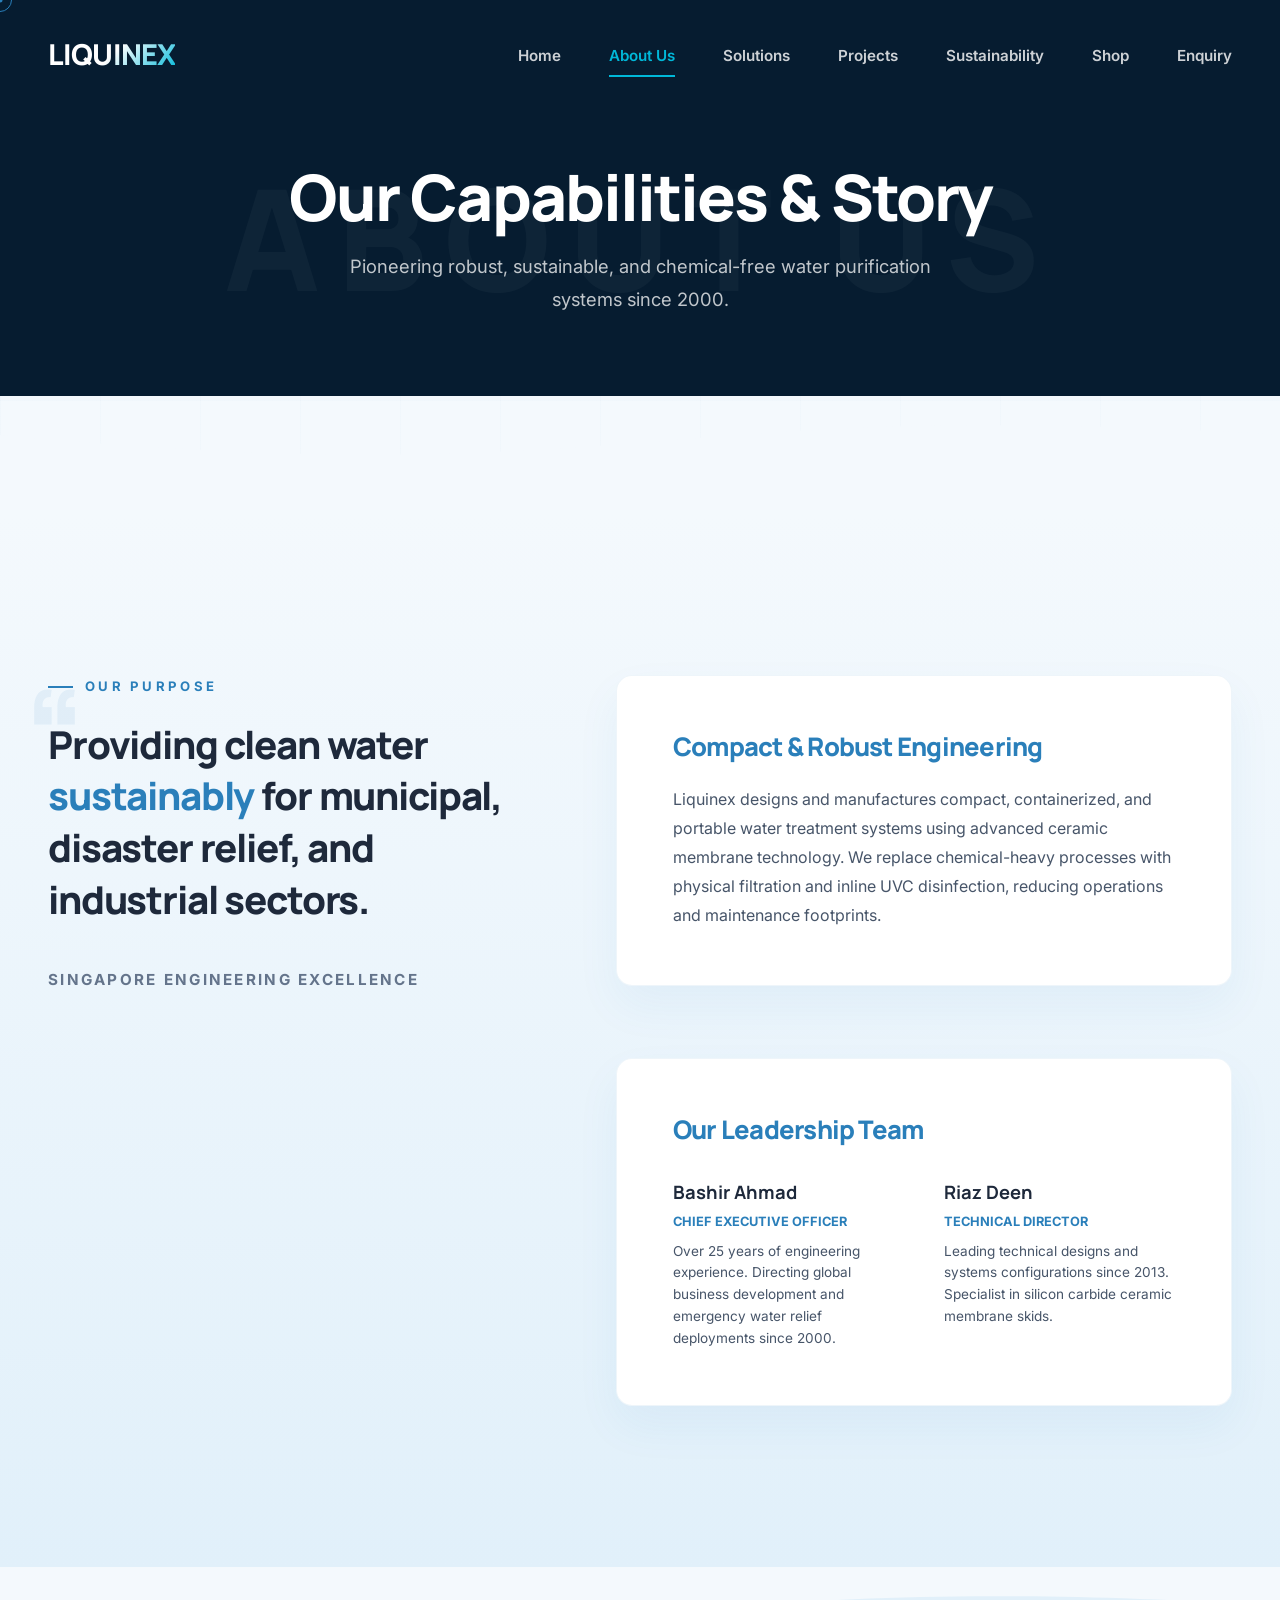
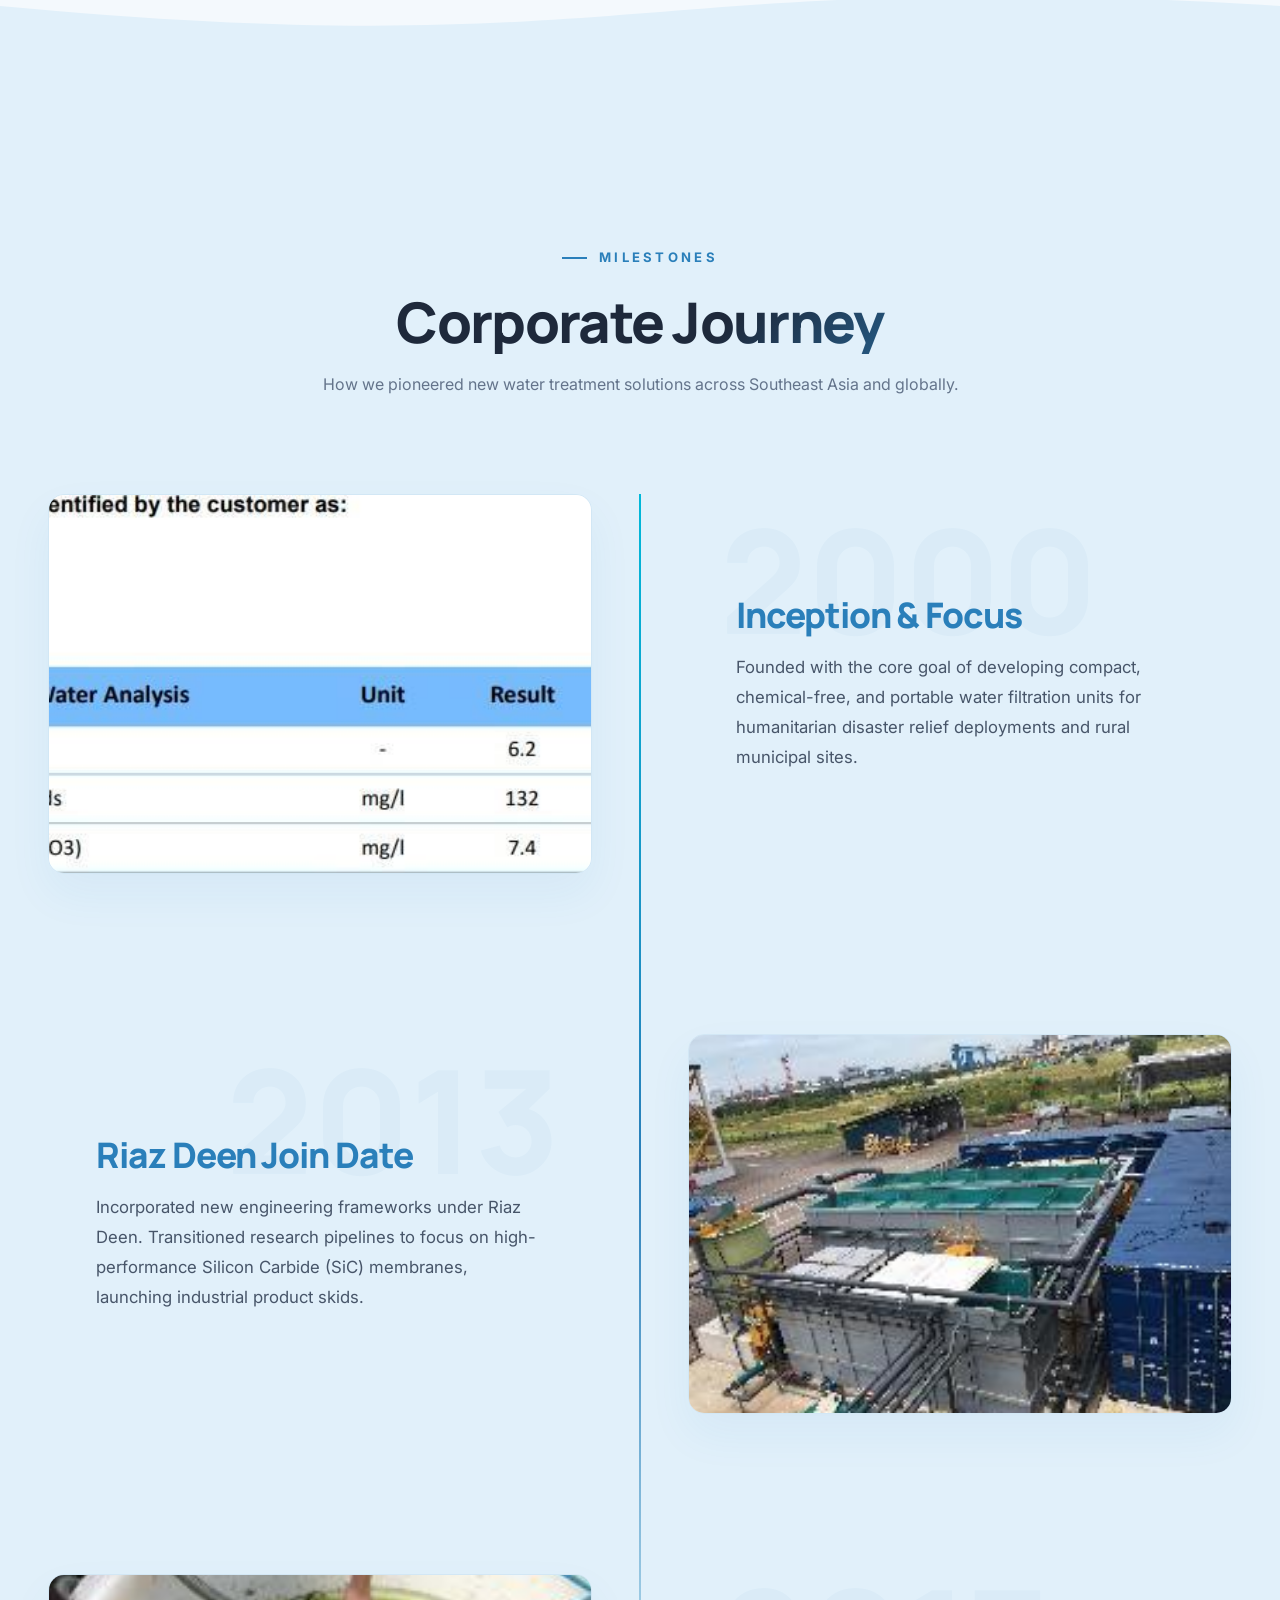
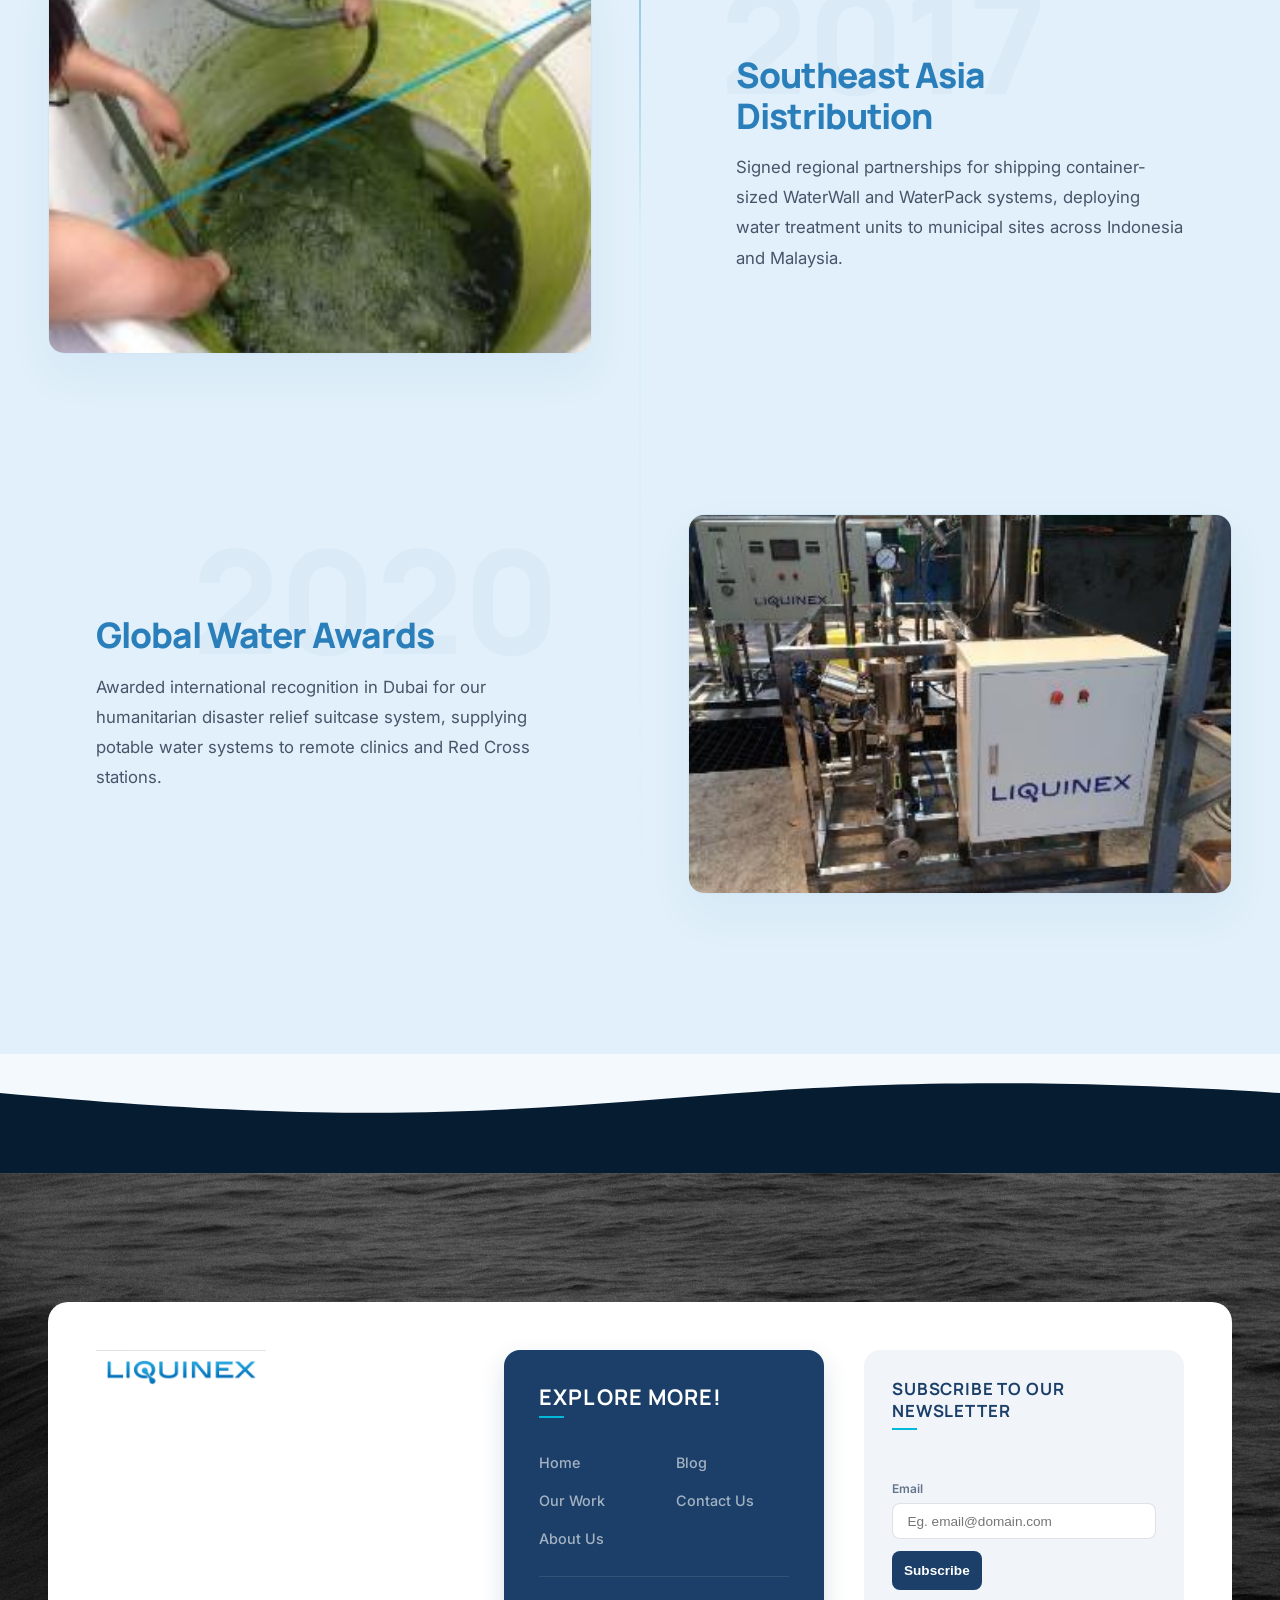
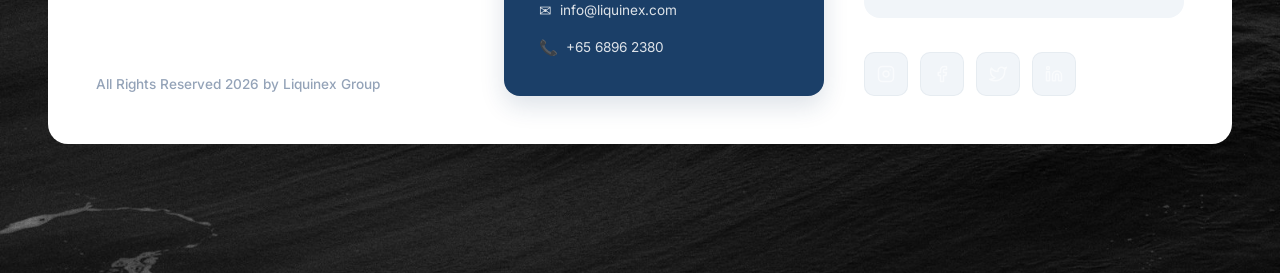
==== commit bf89cf62: "Replace plain-text brand logo in footer with official gradient image logo and add tagline to fill em" ====
--- a/about.html
+++ b/about.html
@@ -191,7 +191,8 @@
             <div class="custom-footer-card reveal-on-scroll">
                 <!-- Left Column -->
                 <div class="footer-left-col">
-                    <h2 class="footer-brand-logo">LIQUINEX</h2>
+                    <img src="assets/logos/liquinex_brand_logo.png" alt="Liquinex Logo" class="footer-brand-logo-img">
+                    <p class="footer-left-tagline">Pioneering chemical-free, compact Silicon Carbide ceramic filtration skids for municipal and industrial water treatment.</p>
                     <div class="footer-copyright-text">All Rights Reserved 2026 by Liquinex Group</div>
                 </div>
                 
--- a/styles/main.css
+++ b/styles/main.css
@@ -2918,3 +2918,20 @@
         padding-right: 0;
     }
 }
+
+/* Footer Brand Logo & Left Column Tagline */
+.footer-brand-logo-img {
+    max-width: 170px;
+    height: auto;
+    display: block;
+}
+
+.footer-left-tagline {
+    font-size: 0.92rem;
+    line-height: 1.6;
+    color: #64748b;
+    margin: 1rem 0 2rem 0;
+    max-width: 250px;
+    font-family: 'Inter', sans-serif;
+    font-weight: 500;
+}
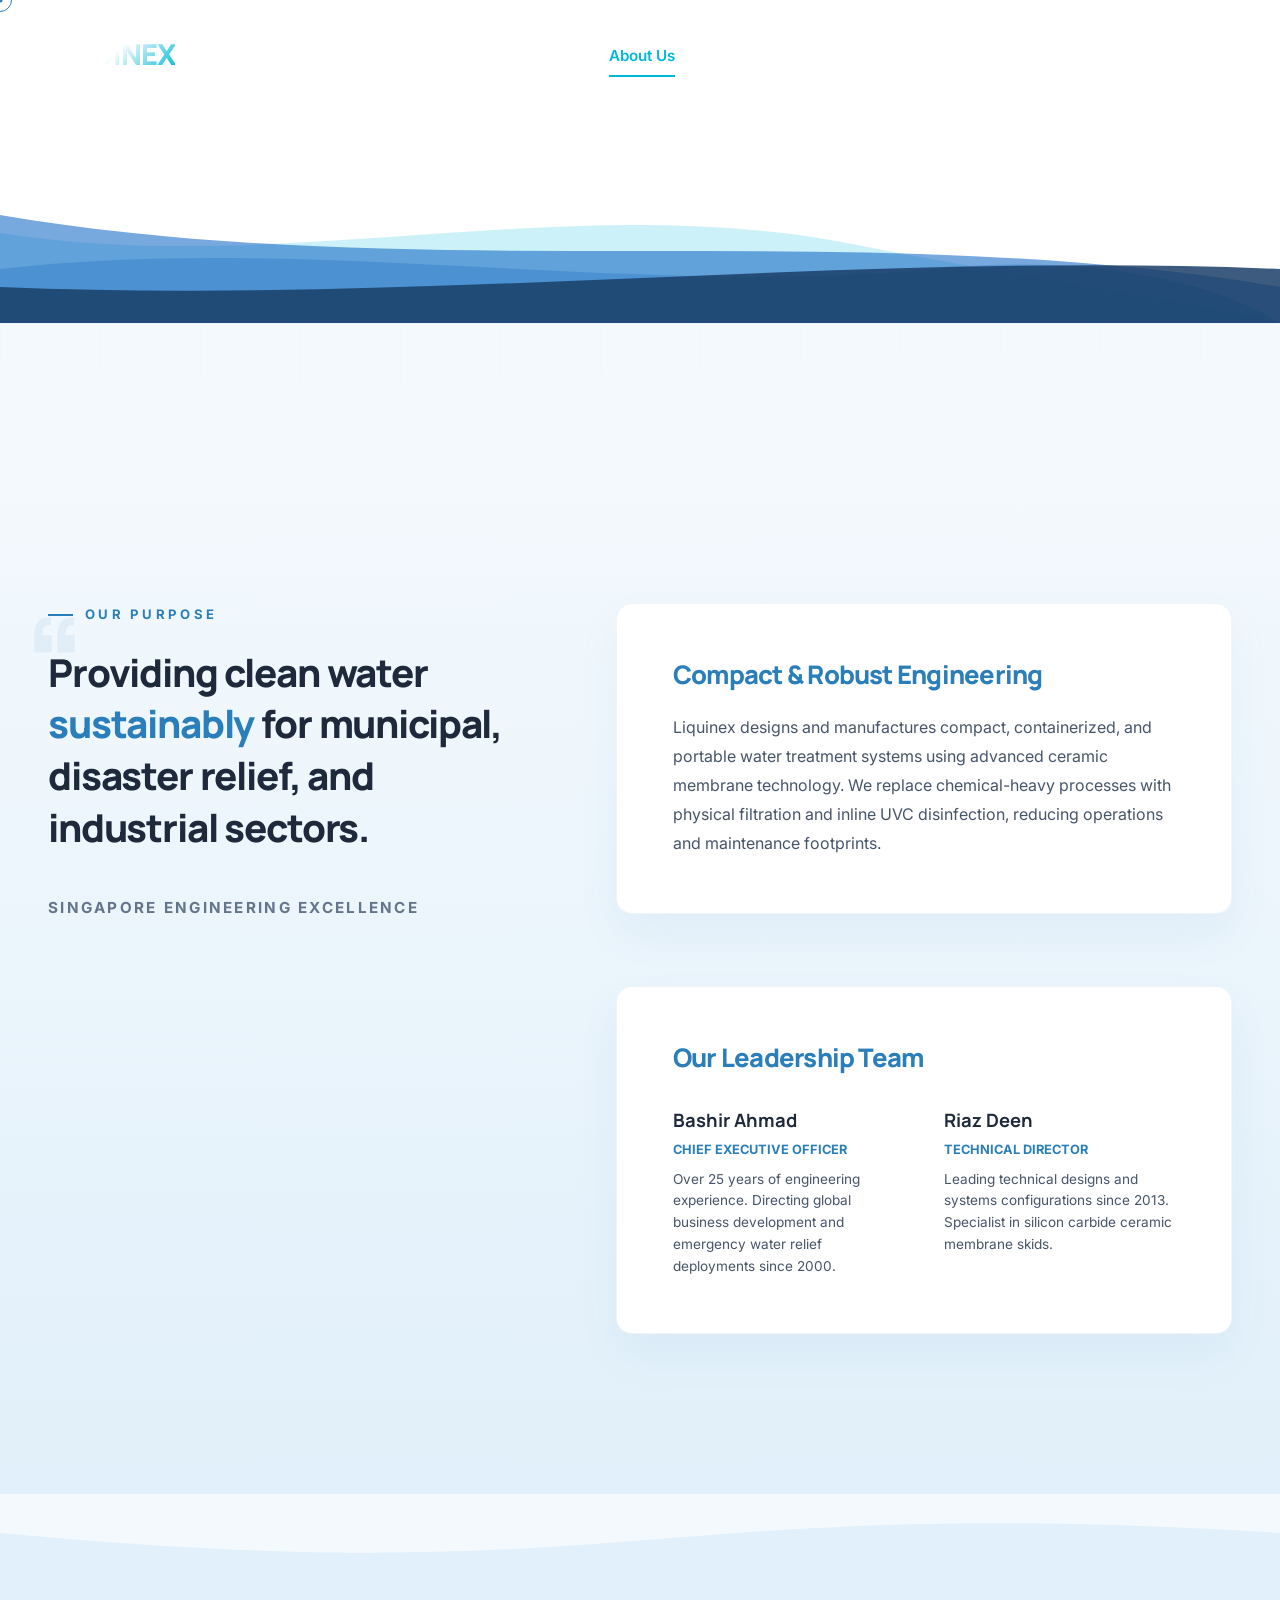
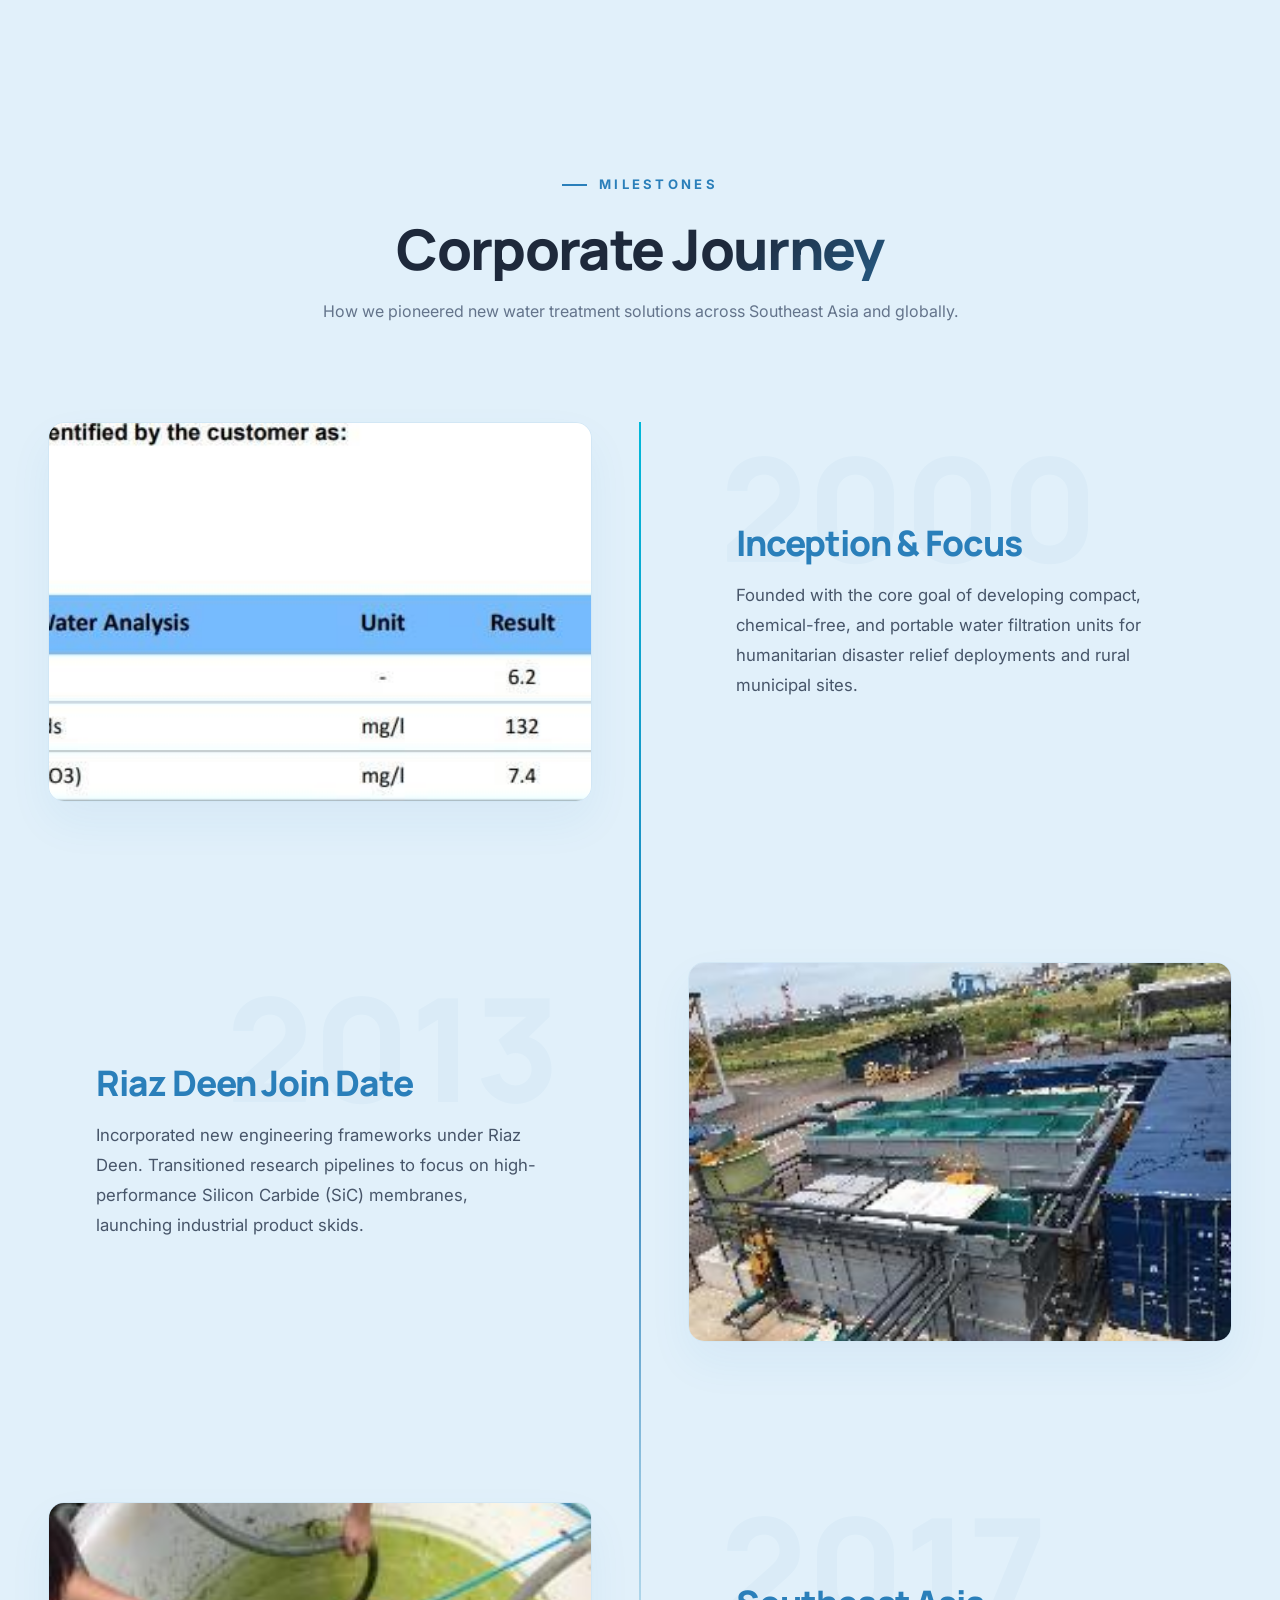
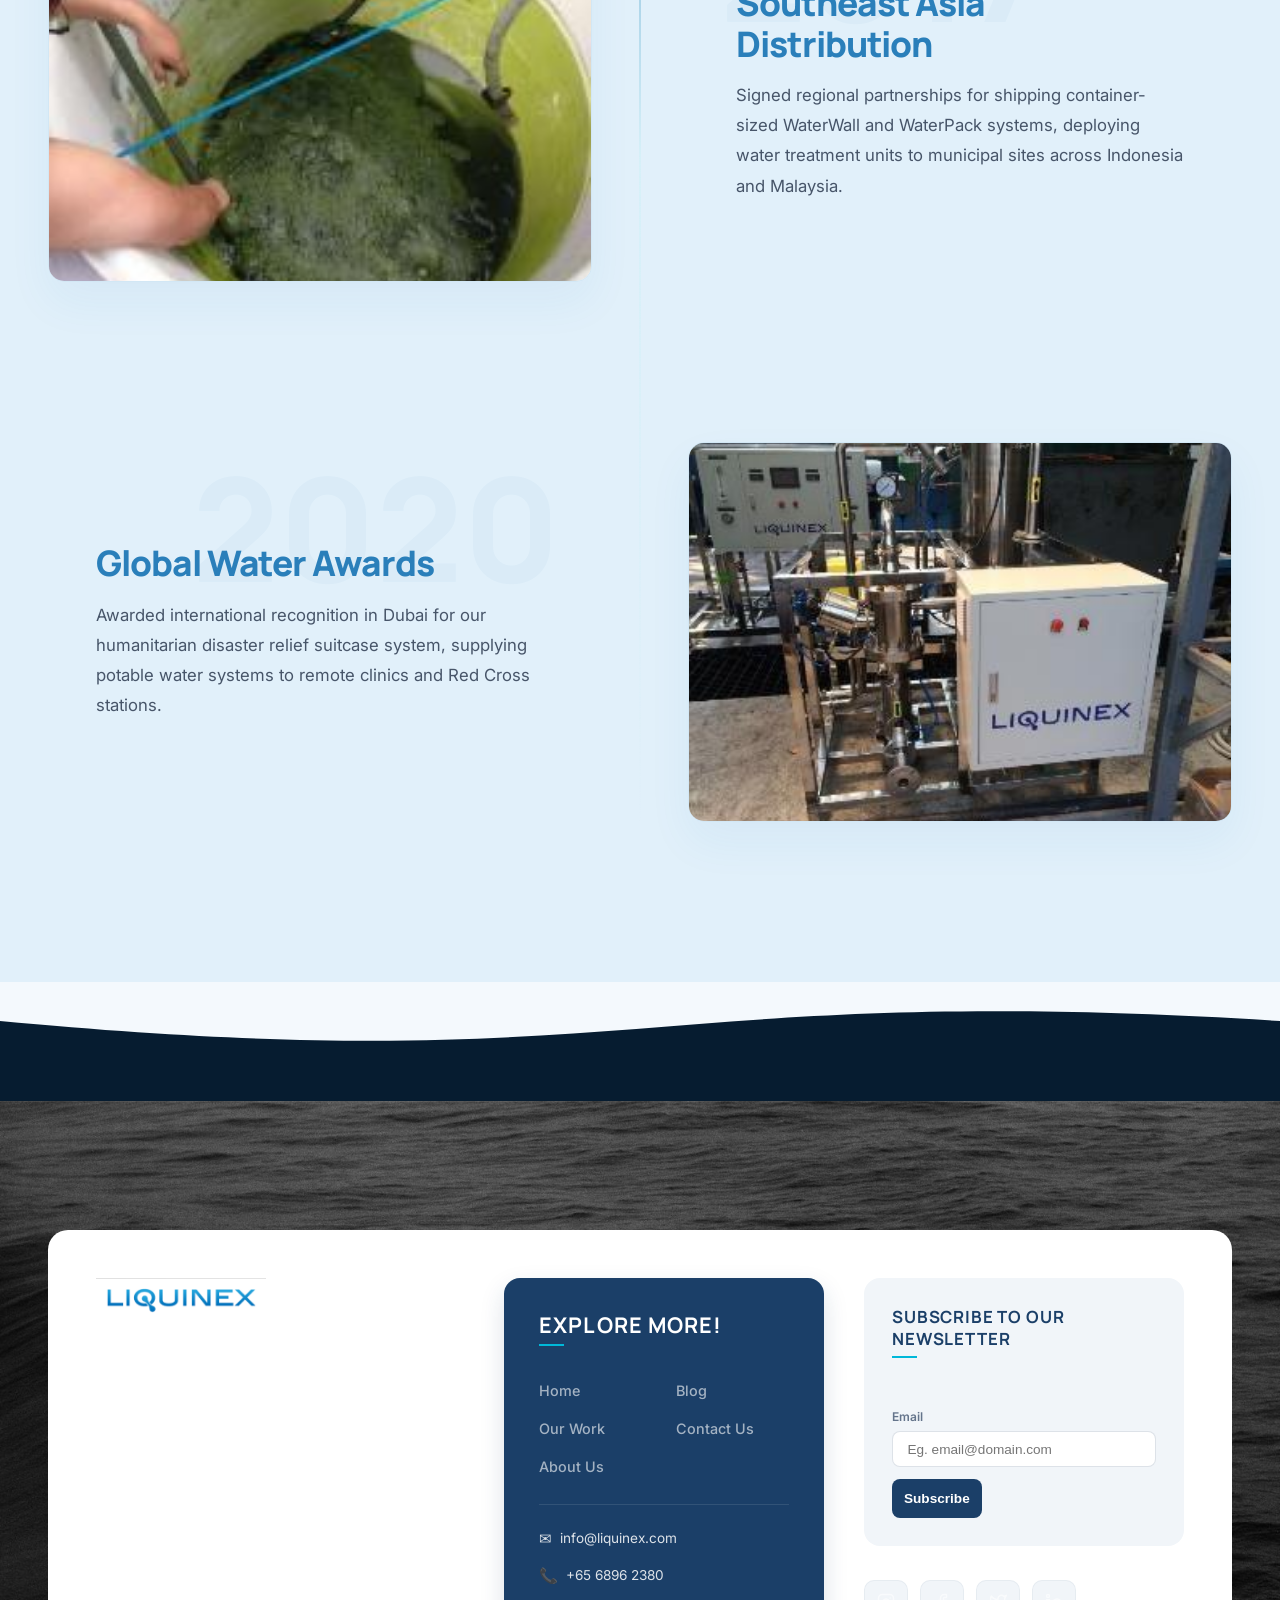
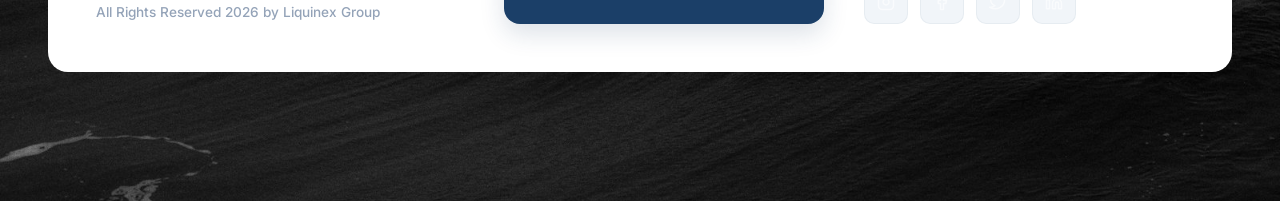
==== commit 1ade1f7f: "Update all 6 subpage banners to match Dribbble mockup: white background, left-aligned, spaced blue/c" ====
--- a/about.html
+++ b/about.html
@@ -35,17 +35,23 @@
     </header>
 
     <!-- Subpage Header Banner -->
+        <!-- Mockup Banner Header -->
     <section class="subpage-header">
-    <div class="subpage-watermark-bg">ABOUT US</div>
-    <div class="video-bg-container">
-        <video autoplay loop muted playsinline class="video-bg">
-            <source src="https://assets.mixkit.co/videos/preview/mixkit-flowing-blue-water-background-40502-large.mp4" type="video/mp4">
-        </video>
-        <div class="video-bg-overlay"></div>
-    </div>
-        <div class="container">
-            <h1 class="reveal-on-scroll">Our Capabilities & Story</h1>
-            <p class="reveal-on-scroll" style="margin-top: 1rem;">Pioneering robust, sustainable, and chemical-free water purification systems since 2000.</p>
+        <div class="custom-header-waves">
+            <svg viewBox="0 0 1440 320" preserveAspectRatio="none" xmlns="http://www.w3.org/2000/svg">
+                <!-- Wave 1: Sky blue (back) -->
+                <path d="M0,160 C320,240 640,80 960,180 C1152,240 1344,280 1440,320 L1440,320 L0,320 Z" fill="#00b8d9" opacity="0.2"></path>
+                <!-- Wave 2: Ocean blue (middle) -->
+                <path d="M0,224 C360,160 720,280 1080,220 C1260,200 1380,260 1440,320 L1440,320 L0,320 Z" fill="#2a7fba" opacity="0.35"></path>
+                <!-- Wave 3: Royal blue (front) -->
+                <path d="M0,128 C480,256 960,128 1440,256 L1440,320 L0,320 Z" fill="#1d6fc9" opacity="0.6"></path>
+                <!-- Wave 4: Deep blue (front-most) -->
+                <path d="M0,256 C480,288 960,192 1440,224 L1440,320 L0,320 Z" fill="#1b3f68" opacity="0.85"></path>
+            </svg>
+        </div>
+        <div class="container">
+            <h1 class="reveal-on-scroll banner-headline">ABOUT US</h1>
+            <p class="reveal-on-scroll banner-slogan">WHO WE ARE</p>
         </div>
     </section>
 
--- a/styles/main.css
+++ b/styles/main.css
@@ -520,13 +520,15 @@
     z-index: 10;
 }
 
-/* Subpage Header Banner */
+/* Subpage Header Banner - Re-styled matching Dribbble wavy banner mockup */
 .subpage-header {
-    background-color: var(--color-bg-navy);
-    padding: 160px 0 80px 0;
-    text-align: center;
+    background-color: #ffffff; /* White background */
+    padding: 110px 0 90px 0;
+    text-align: left; /* Left aligned text */
     position: relative;
     overflow: hidden;
+    min-height: 250px;
+    border-bottom: 1px solid rgba(42, 127, 186, 0.08);
 }
 
 .subpage-header h1 {
@@ -2935,3 +2937,39 @@
     font-family: 'Inter', sans-serif;
     font-weight: 500;
 }
+
+/* Wavy Mockup Banner Elements */
+.banner-headline {
+    font-size: 3rem;
+    font-weight: 800;
+    color: #1b3f68; /* Deep blue headline */
+    letter-spacing: 0.06em;
+    text-transform: uppercase;
+    font-family: 'Manrope', sans-serif;
+    margin-bottom: 0.4rem;
+}
+
+.banner-slogan {
+    font-size: 0.95rem;
+    font-weight: 700;
+    color: #94a3b8; /* Slate gray slogan */
+    letter-spacing: 0.22em;
+    text-transform: uppercase;
+    font-family: 'Inter', sans-serif;
+}
+
+.custom-header-waves {
+    position: absolute;
+    bottom: 0;
+    left: 0;
+    width: 100%;
+    height: 180px;
+    z-index: 1;
+    pointer-events: none;
+    overflow: hidden;
+}
+
+.custom-header-waves svg {
+    width: 100%;
+    height: 100%;
+}
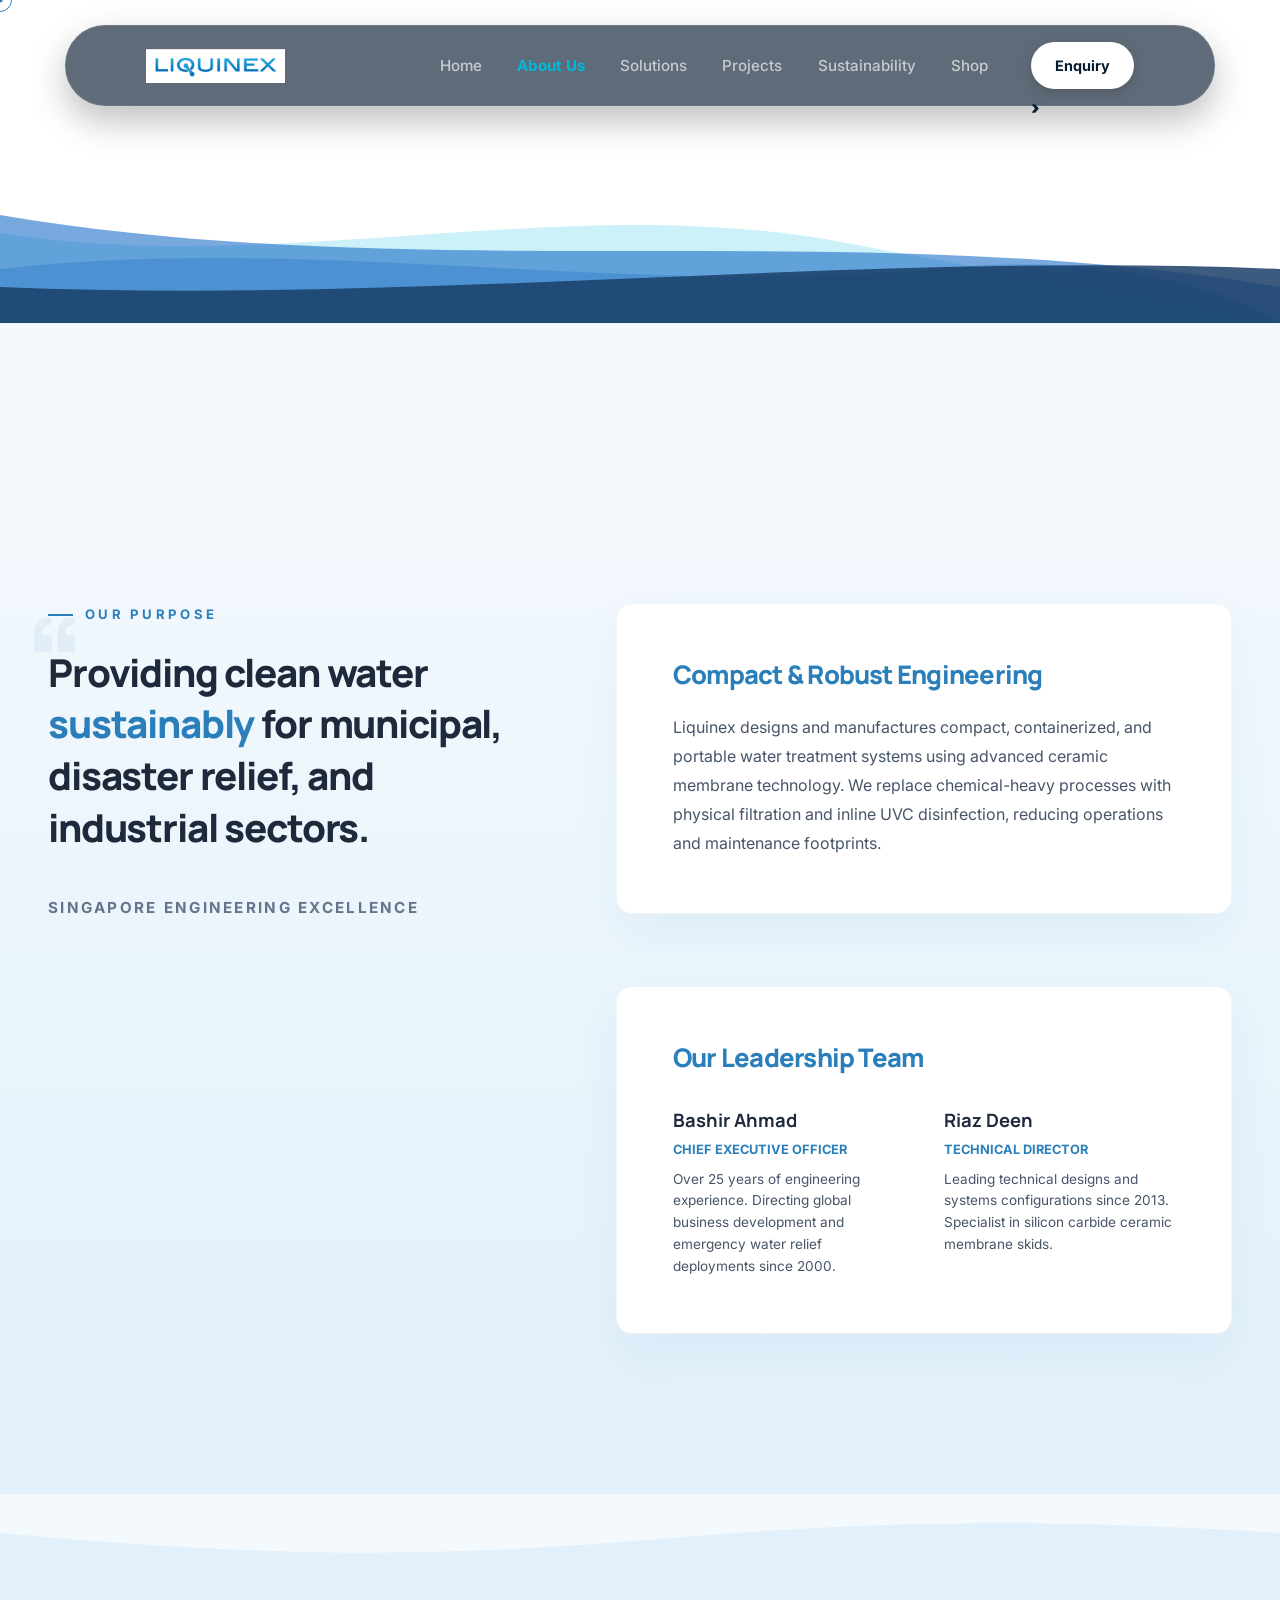
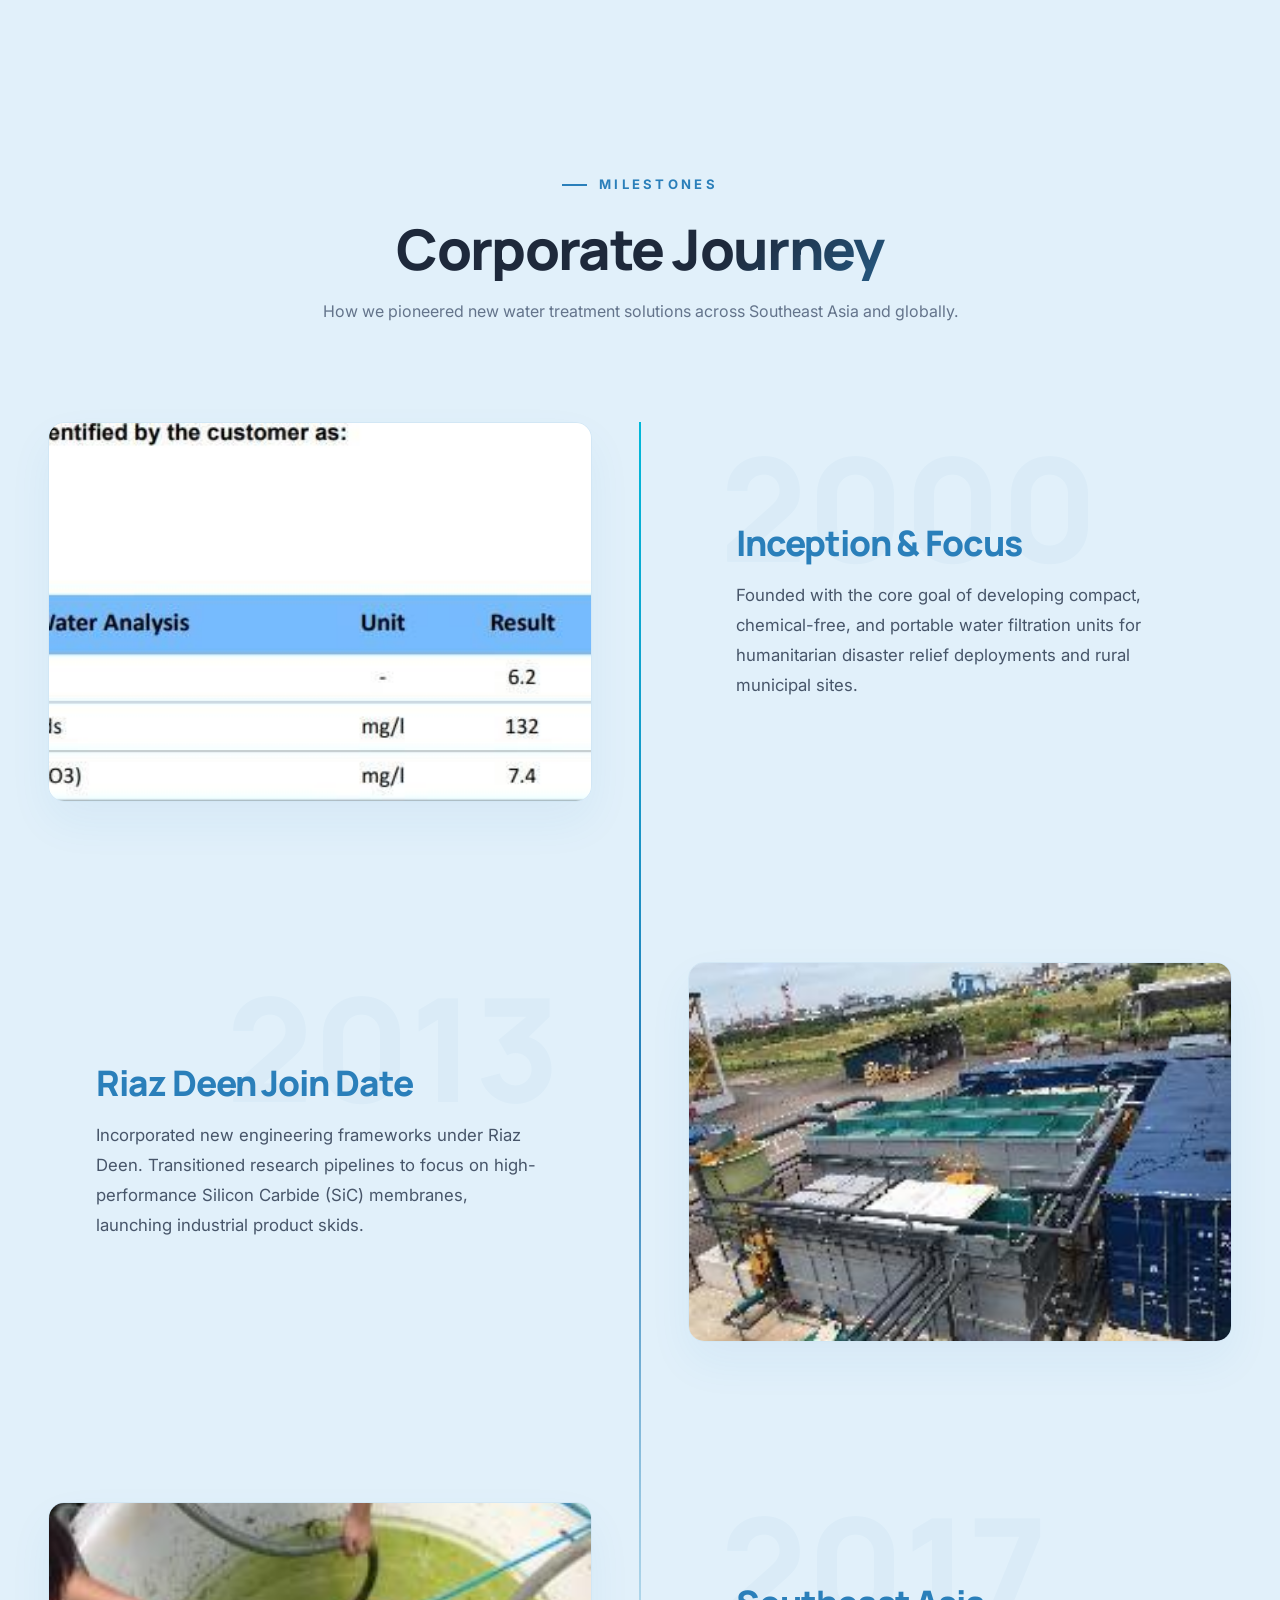
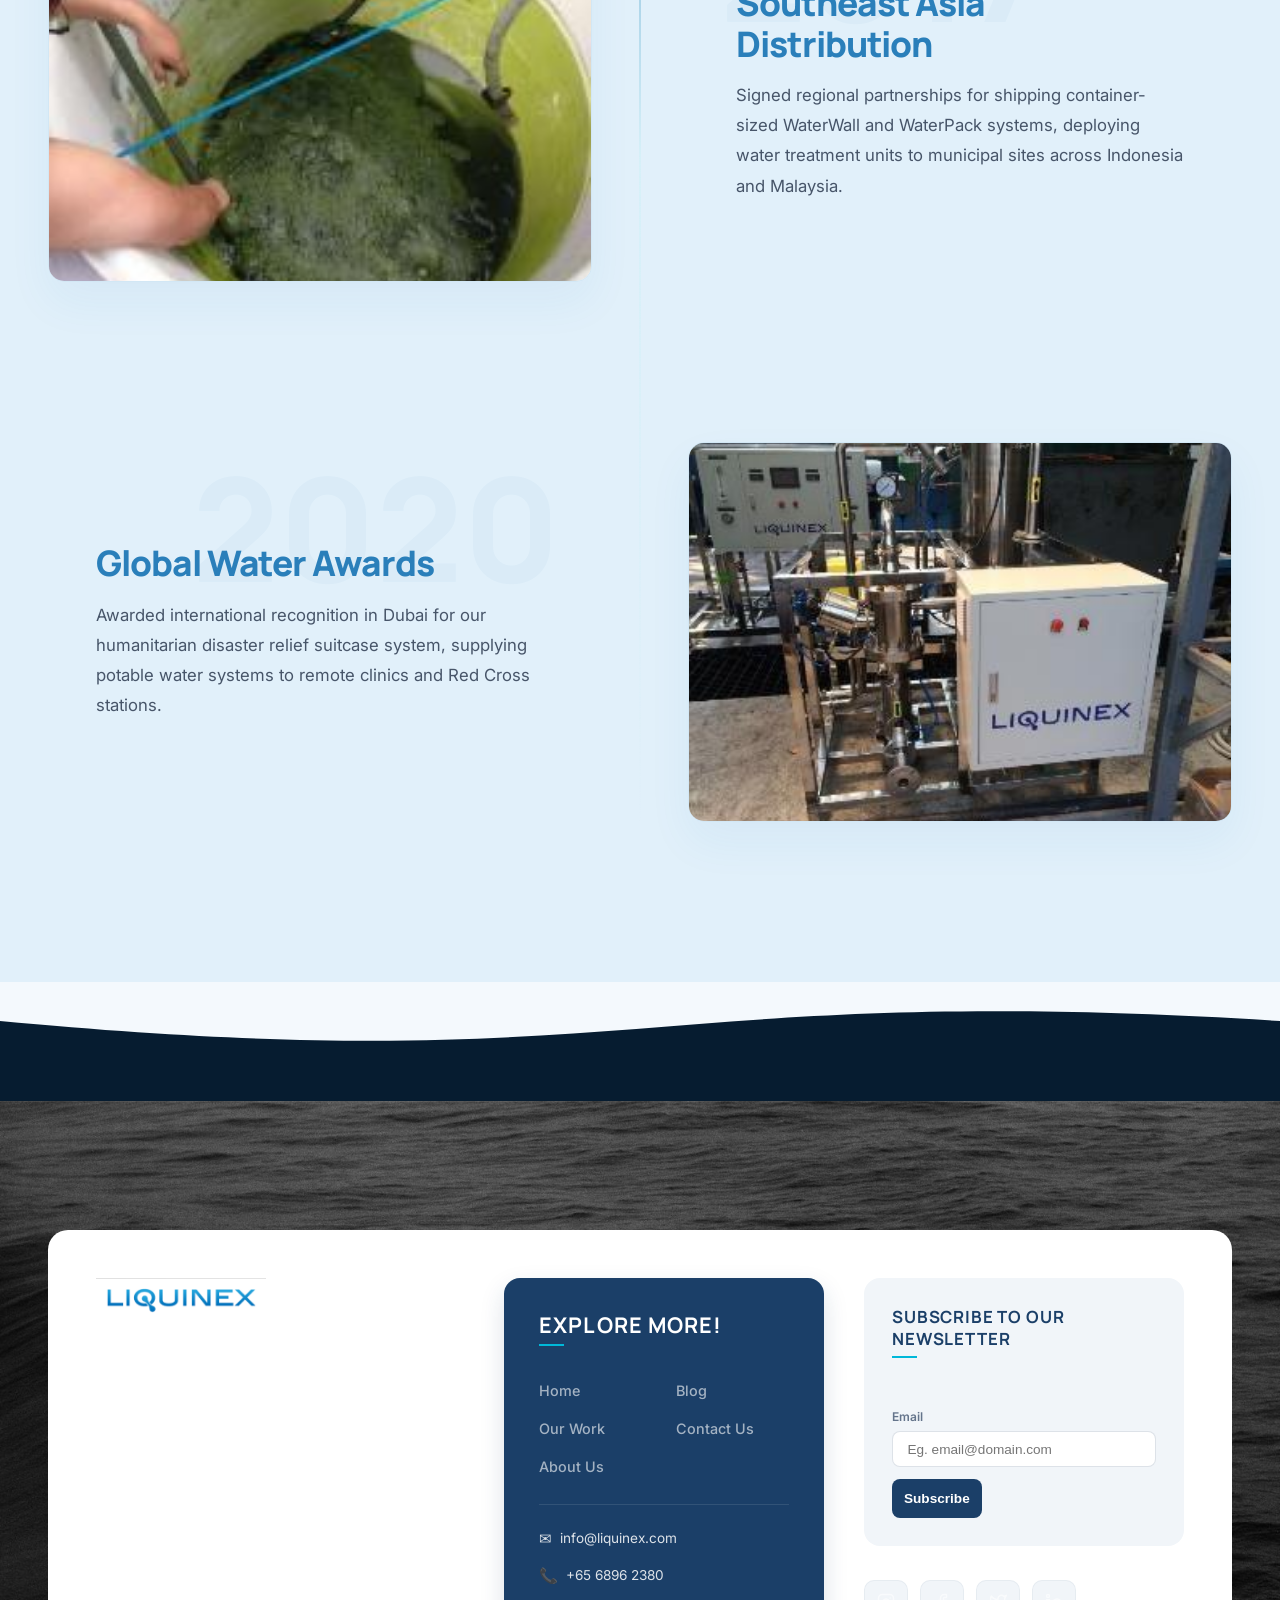
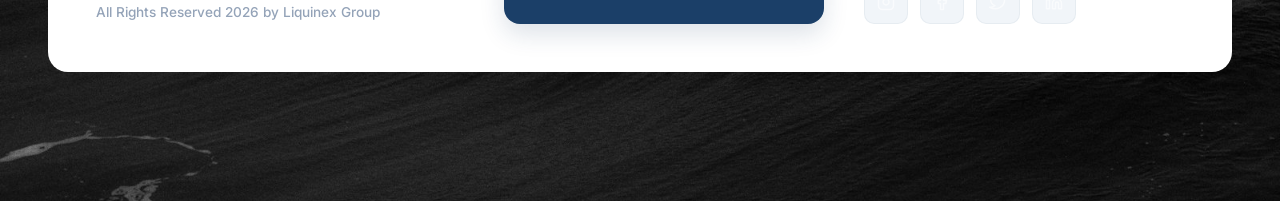
==== commit f60f73f4: "Redesign navigation header to match Aura mockup: floating pill shape, translucent dark glass backing" ====
--- a/about.html
+++ b/about.html
@@ -18,7 +18,7 @@
         <div class="container">
             <div class="nav-container">
                 <a href="index.html" class="logo-link">
-                    <h2 class="logo-text" style="font-size: 1.8rem;">LIQUINEX</h2>
+                    <img src="assets/logos/liquinex_brand_logo.png" alt="Liquinex Logo" class="header-logo-img">
                 </a>
                 <button class="nav-toggle" aria-label="Toggle Menu">☰</button>
                 <ul class="nav-menu">
--- a/styles/main.css
+++ b/styles/main.css
@@ -265,46 +265,66 @@
     fill: var(--color-bg-navy);
 }
 
-/* Common Header navbar styling (Dark navy background) */
+/* Common Header navbar styling - Floating pill card matching mockup */
 header {
     position: fixed;
-    top: 0;
-    left: 0;
+    top: 25px; /* Float from screen top */
+    left: 50%;
+    transform: translateX(-50%);
+    width: 90%;
+    max-width: 1150px;
+    z-index: 1000;
+    background: rgba(10, 28, 48, 0.65); /* Translucent dark navy backdrop */
+    border: 1px solid rgba(255, 255, 255, 0.08);
+    border-radius: 40px; /* Pill shape */
+    padding: 0.6rem 2rem;
+    box-shadow: 0 15px 35px rgba(0, 0, 0, 0.25);
+    backdrop-filter: blur(15px);
+    -webkit-backdrop-filter: blur(15px);
+    transition: all 0.35s cubic-bezier(0.16, 1, 0.3, 1);
+}
+
+header.scrolled {
+    background: rgba(6, 22, 40, 0.82); /* Darker backdrop on scroll */
+    box-shadow: 0 20px 45px rgba(0, 0, 0, 0.35);
+    top: 15px;
+}
+
+.nav-container {
+    display: flex;
+    justify-content: space-between;
+    align-items: center;
+    height: 60px; /* Standardize height */
     width: 100%;
-    z-index: 1000;
-    background: transparent;
-    border-bottom: 1px solid transparent;
-    transition: var(--transition-normal);
-}
-
-header.scrolled {
-    background: rgba(6, 28, 48, 0.95);
-    border-bottom: 1px solid rgba(255,255,255,0.06);
-    backdrop-filter: var(--glass-blur);
-    -webkit-backdrop-filter: var(--glass-blur);
-}
-
-.nav-container {
-    display: flex;
-    justify-content: space-between;
-    align-items: center;
-    height: 110px;
-    transition: var(--transition-normal);
-}
-
-header.scrolled .nav-container {
-    height: 85px;
-}
-
-/* White text for header elements since navigation is over dark navy or scrolled background */
-header .logo-text {
-    background: linear-gradient(135deg, #ffffff 50%, var(--color-accent) 100%);
-    -webkit-background-clip: text;
-    -webkit-text-fill-color: transparent;
+}
+
+.header-logo-img {
+    height: 34px;
+    width: auto;
+    display: block;
+}
+
+.logo-link {
+    text-decoration: none;
+    display: flex;
+    align-items: center;
+}
+
+.nav-menu {
+    display: flex;
+    list-style: none;
+    align-items: center;
+    gap: 2.2rem;
+    margin: 0;
+    padding: 0;
 }
 
 header .nav-item a {
-    color: rgba(255, 255, 255, 0.8);
+    color: rgba(255, 255, 255, 0.65);
+    text-decoration: none;
+    font-size: 0.95rem;
+    font-weight: 500;
+    transition: color 0.3s ease;
 }
 
 header .nav-item a:hover {
@@ -313,20 +333,39 @@
 
 header .nav-item.active a {
     color: var(--color-accent);
-}
-
-header .nav-item a::after {
-    background-color: var(--color-accent);
-}
-
-.logo-link {
-    text-decoration: none;
-}
-
-.nav-menu {
-    display: flex;
-    list-style: none;
-    gap: 3rem;
+    font-weight: 700;
+}
+
+/* Style the last nav item (Enquiry) as the white CTA pill button */
+.nav-menu .nav-item:last-child {
+    margin-left: 0.5rem;
+}
+
+.nav-menu .nav-item:last-child a {
+    background: #ffffff;
+    color: #061c30 !important;
+    font-weight: 700;
+    padding: 0.65rem 1.5rem;
+    border-radius: 25px;
+    box-shadow: 0 4px 15px rgba(0, 0, 0, 0.15);
+    display: inline-flex;
+    align-items: center;
+    gap: 0.4rem;
+    transition: all 0.3s ease;
+    font-size: 0.9rem;
+}
+
+.nav-menu .nav-item:last-child a::after {
+    content: ' ›';
+    font-size: 1.15rem;
+    font-weight: 900;
+    transition: transform 0.3s ease;
+}
+
+.nav-menu .nav-item:last-child a:hover {
+    background: #f1f5f9;
+    transform: translateY(-1px);
+    box-shadow: 0 6px 20px rgba(0, 0, 0, 0.25);
 }
 
 .nav-item a {
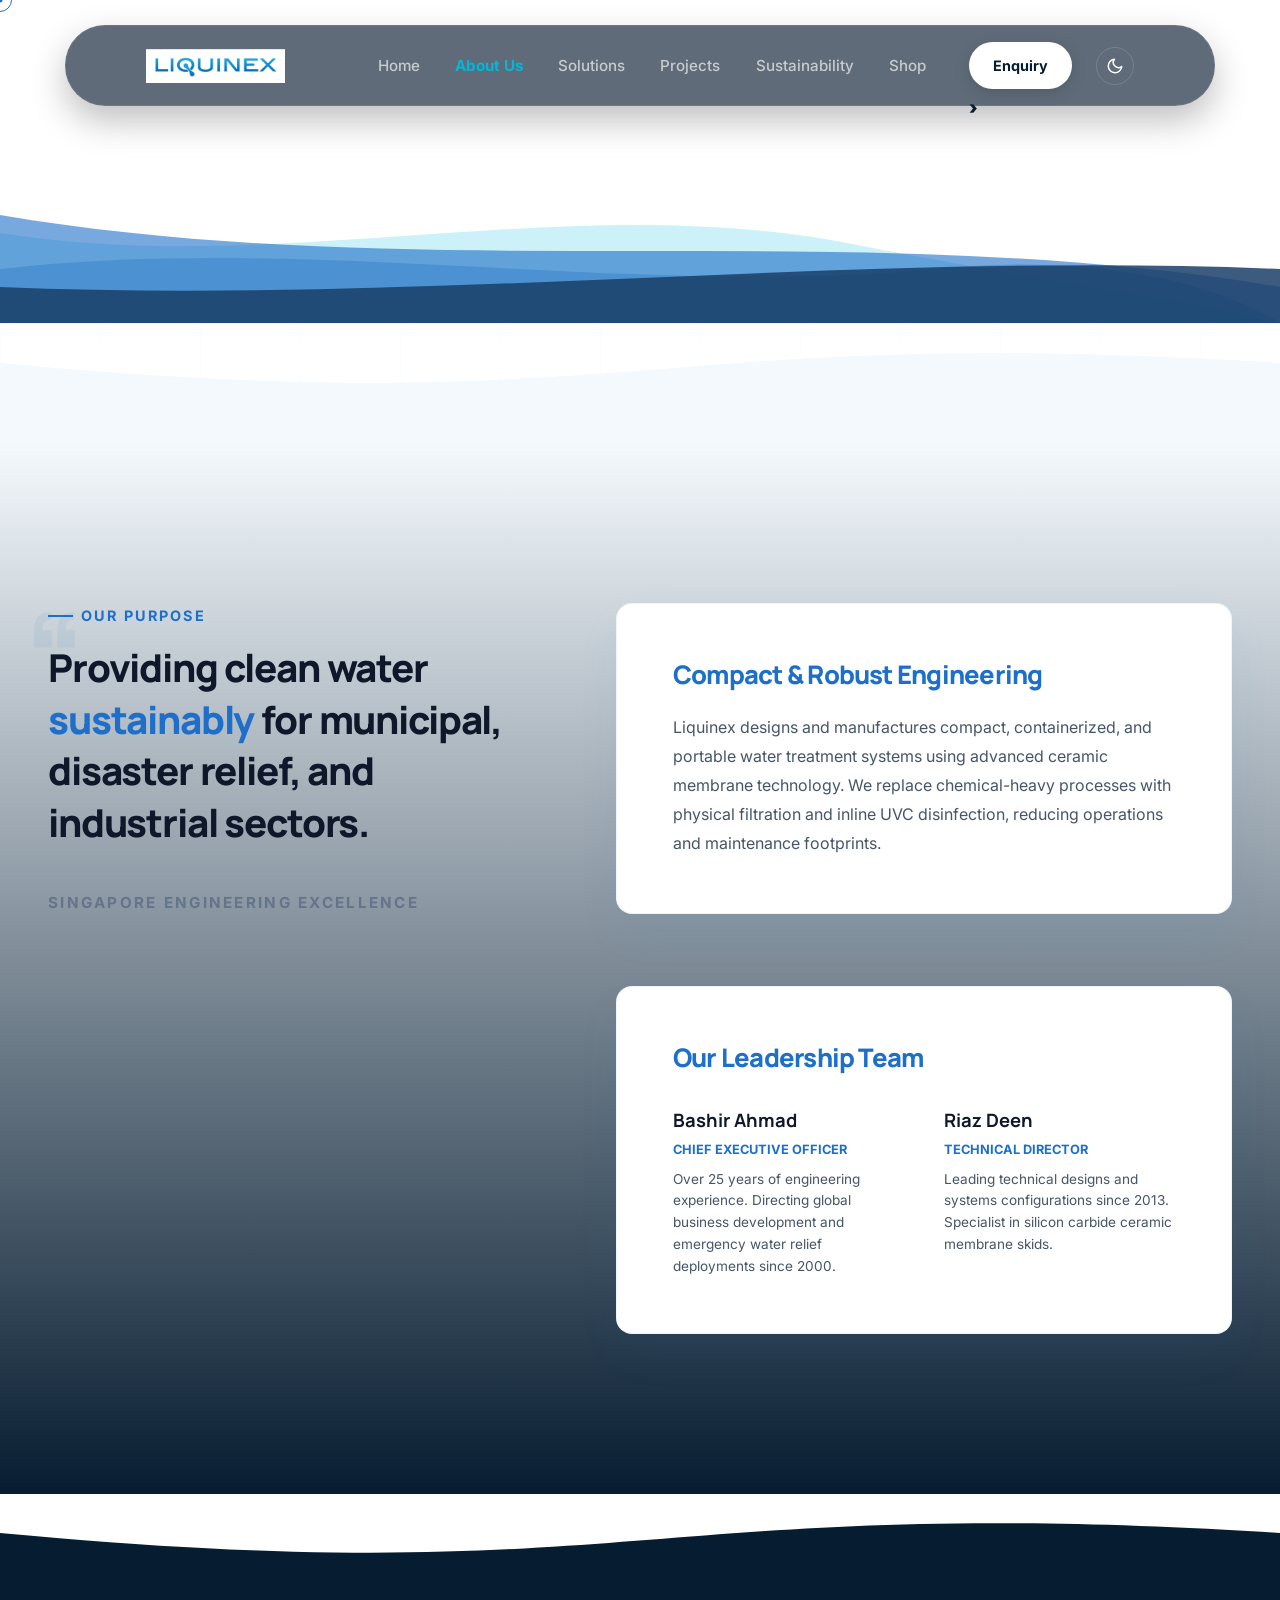
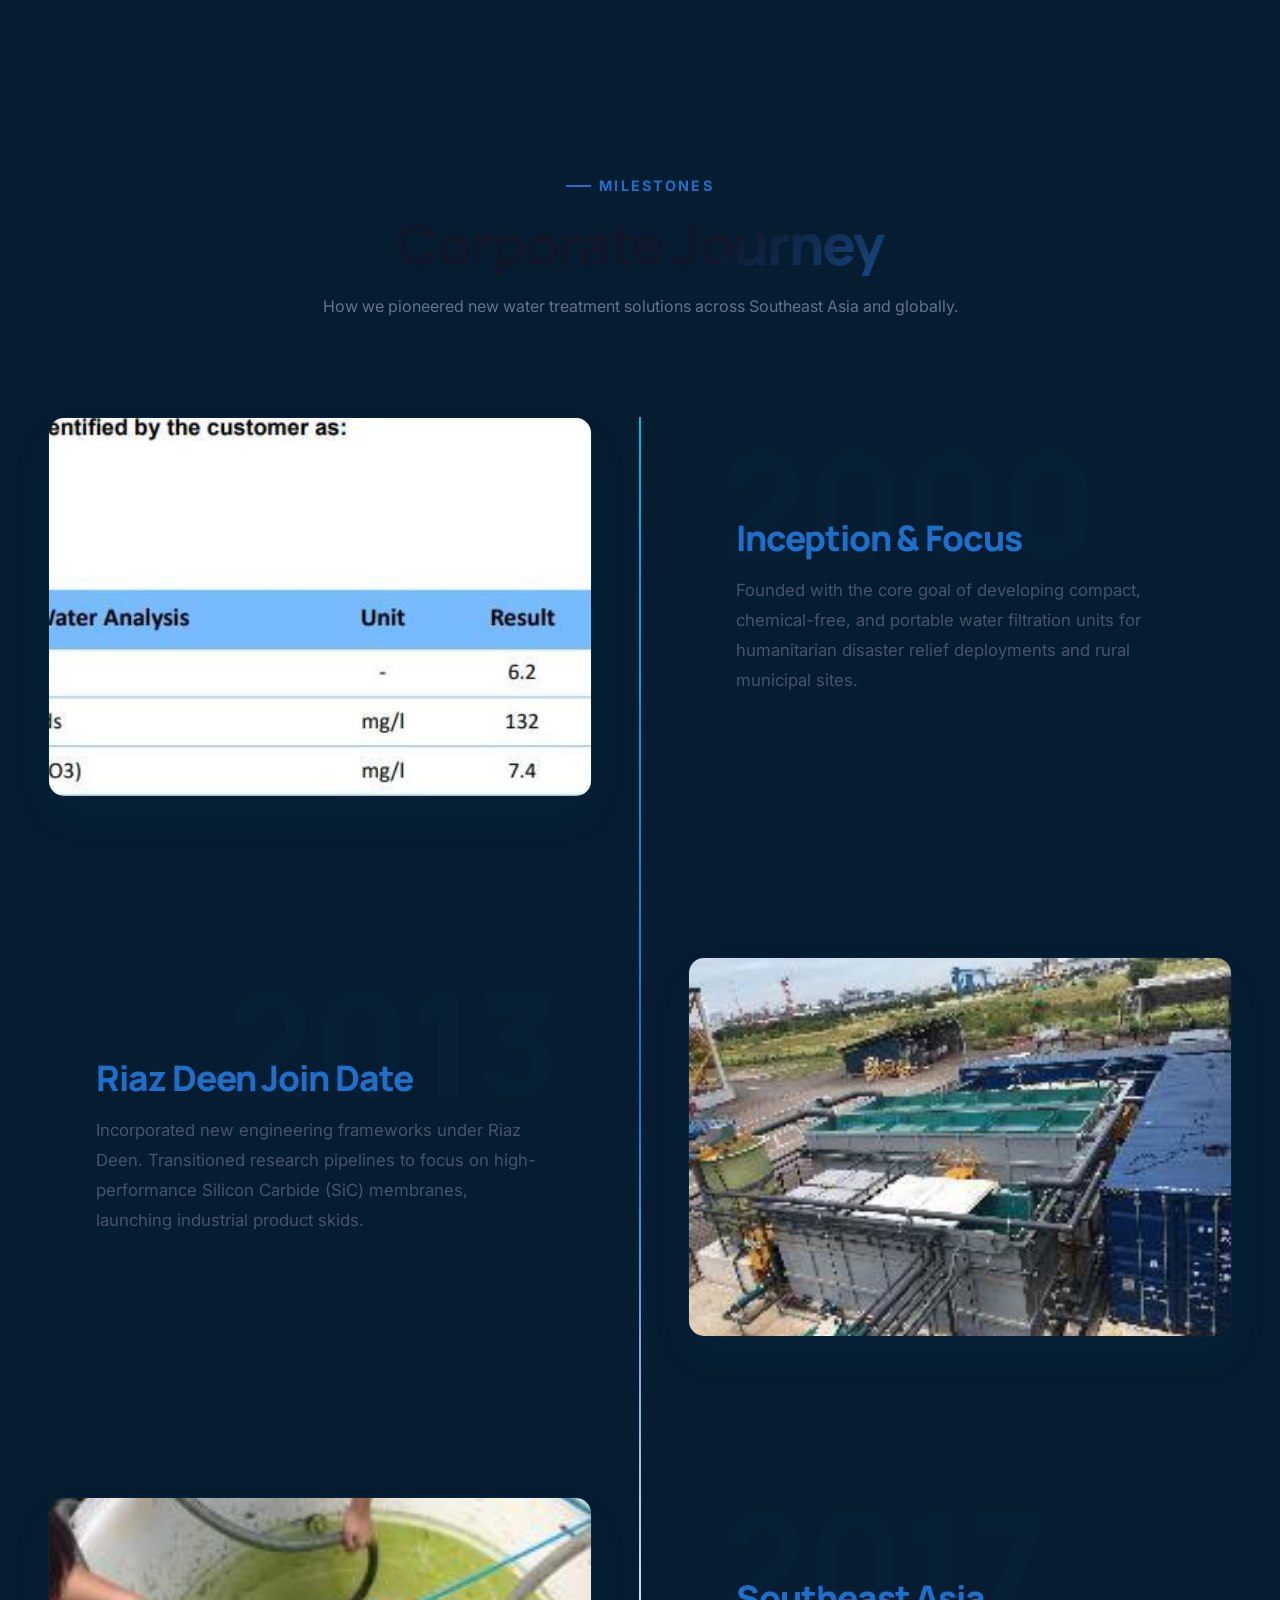
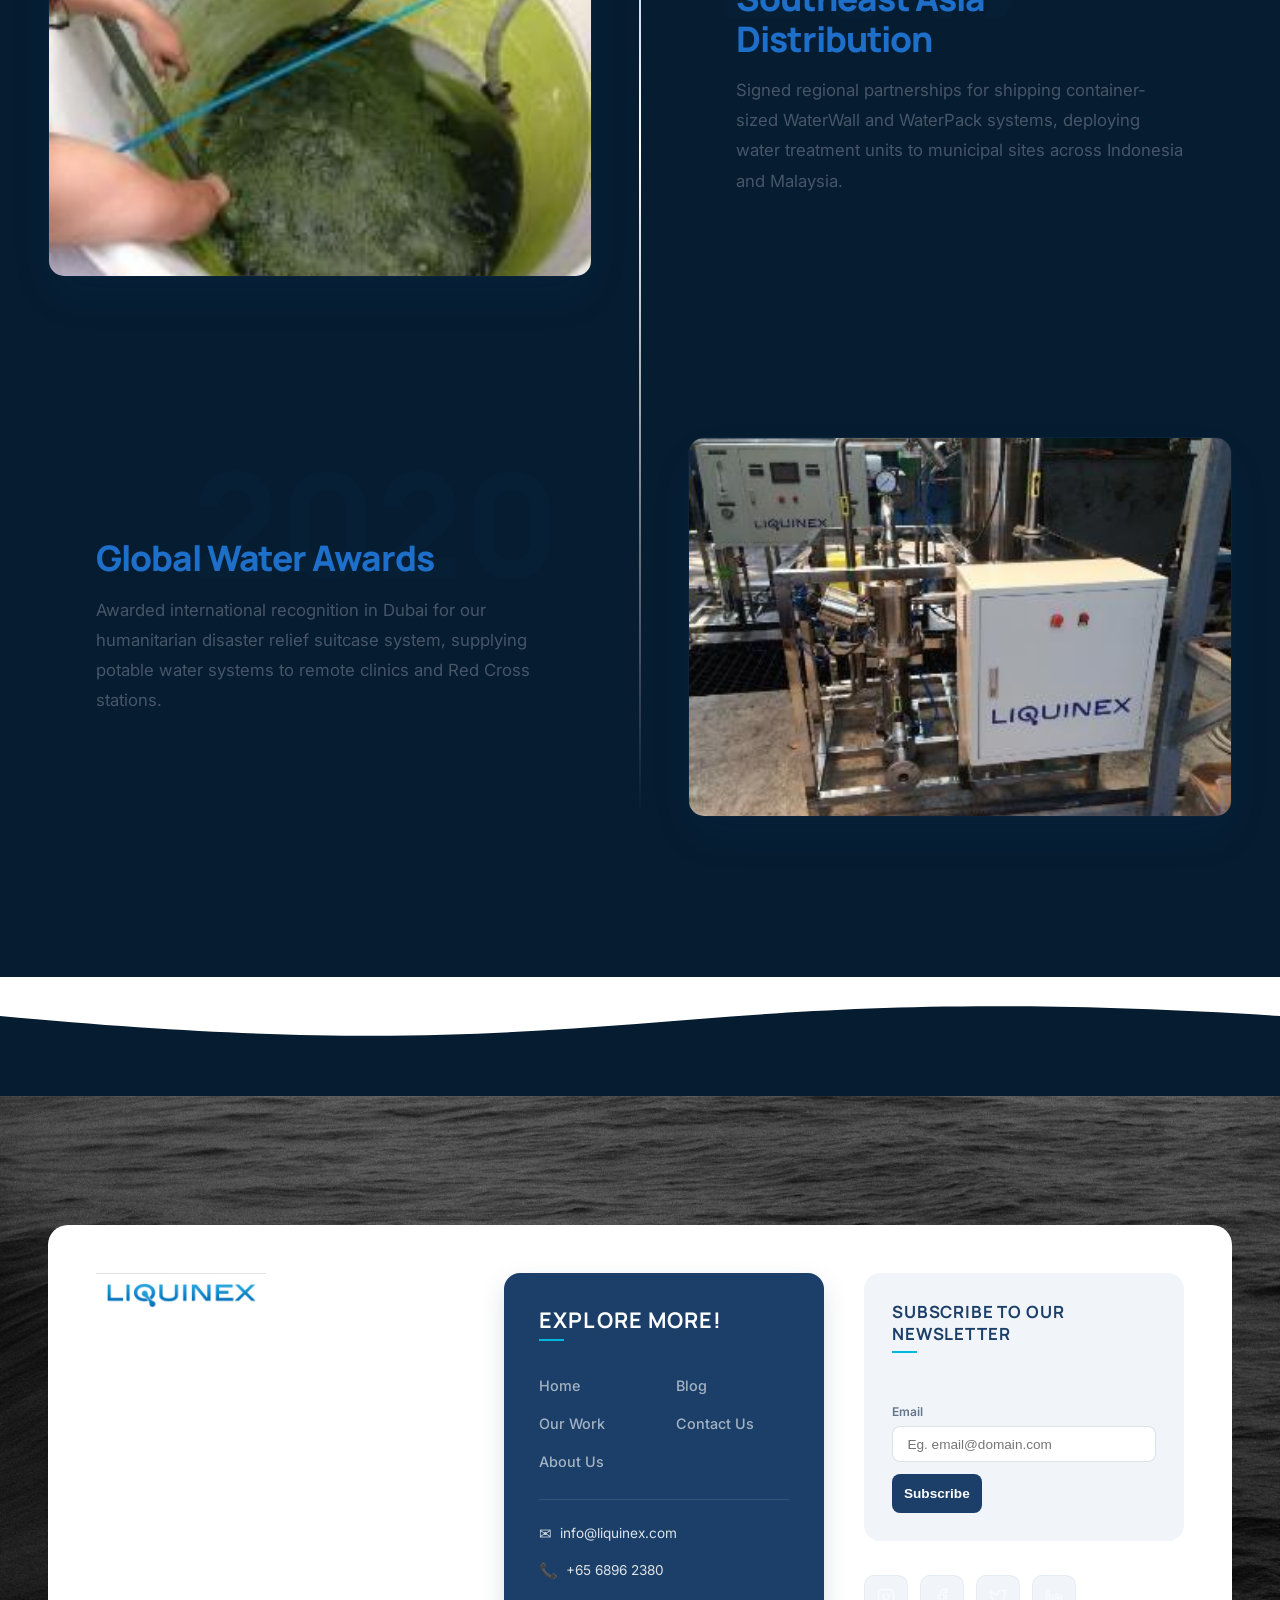
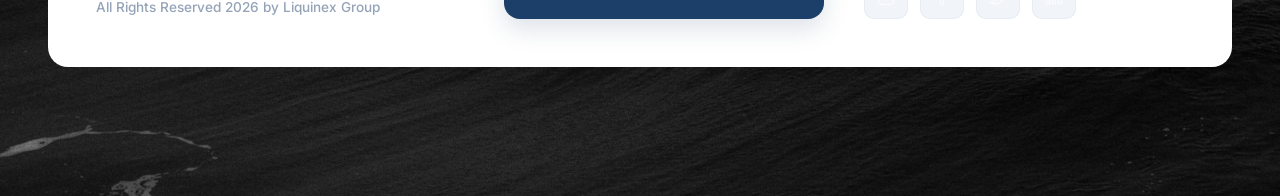
==== commit e3847442: "Implement mockup-compliant landing page structure and Light/Dark Mode theme toggle switcher across a" ====
--- a/about.html
+++ b/about.html
@@ -21,6 +21,7 @@
                     <img src="assets/logos/liquinex_brand_logo.png" alt="Liquinex Logo" class="header-logo-img">
                 </a>
                 <button class="nav-toggle" aria-label="Toggle Menu">☰</button>
+            <div style="display: flex; align-items: center; gap: 1.5rem;">
                 <ul class="nav-menu">
                     <li class="nav-item"><a href="index.html">Home</a></li>
                     <li class="nav-item active"><a href="about.html">About Us</a></li>
@@ -30,6 +31,12 @@
                     <li class="nav-item"><a href="shop.html">Shop</a></li>
                     <li class="nav-item"><a href="enquiry.html">Enquiry</a></li>
                 </ul>
+                <!-- Theme Toggle Button -->
+                <button id="theme-toggle" class="theme-toggle-btn" aria-label="Toggle Theme">
+                    <svg class="theme-icon moon-icon" viewBox="0 0 24 24" fill="none" stroke="currentColor" stroke-width="2" stroke-linecap="round" stroke-linejoin="round"><path d="M21 12.79A9 9 0 1 1 11.21 3 7 7 0 0 0 21 12.79z"></path></svg>
+                    <svg class="theme-icon sun-icon" viewBox="0 0 24 24" fill="none" stroke="currentColor" stroke-width="2" stroke-linecap="round" stroke-linejoin="round" style="display:none;"><circle cx="12" cy="12" r="5"></circle><line x1="12" y1="1" x2="12" y2="3"></line><line x1="12" y1="21" x2="12" y2="23"></line><line x1="4.22" y1="4.22" x2="5.64" y2="5.64"></line><line x1="18.36" y1="18.36" x2="19.78" y2="19.78"></line><line x1="1" y1="12" x2="3" y2="12"></line><line x1="21" y1="12" x2="23" y2="12"></line><line x1="4.22" y1="19.78" x2="5.64" y2="18.36"></line><line x1="18.36" y1="5.64" x2="19.78" y2="4.22"></line></svg>
+                </button>
+            </div>
             </div>
         </div>
     </header>
--- a/styles/main.css
+++ b/styles/main.css
@@ -3012,3 +3012,803 @@
     width: 100%;
     height: 100%;
 }
+
+/* Wavy / Caustic Hero Section (Bright White & Aqua Gradients) */
+.hero {
+    background: radial-gradient(circle at 10% 20%, rgba(224, 247, 250, 0.45) 0%, rgba(255, 255, 255, 1) 85%);
+    min-height: 100vh;
+    display: flex;
+    align-items: center;
+    position: relative;
+    padding-top: 130px;
+    overflow: hidden;
+}
+
+.hero-caustics-overlay {
+    position: absolute;
+    top: 0;
+    left: 0;
+    width: 100%;
+    height: 100%;
+    background: radial-gradient(circle, rgba(0, 184, 217, 0.04) 15%, transparent 75%);
+    mix-blend-mode: multiply;
+    animation: causticsWobble 16s infinite alternate ease-in-out;
+    pointer-events: none;
+    z-index: 1;
+}
+
+@keyframes causticsWobble {
+    0% { transform: scale(1) translate(0, 0) rotate(0deg); }
+    50% { transform: scale(1.15) translate(3%, 4%) rotate(3deg); }
+    100% { transform: scale(0.95) translate(-2%, -2%) rotate(-2deg); }
+}
+
+.hero-grid {
+    display: grid;
+    grid-template-columns: 1.1fr 0.9fr;
+    gap: 4rem;
+    align-items: center;
+    position: relative;
+    z-index: 5;
+}
+
+.hero-editorial-title {
+    font-size: 4rem;
+    font-weight: 800;
+    line-height: 1.15;
+    color: #1b3f68; /* Deep blue header */
+    letter-spacing: -0.01em;
+    font-family: 'Manrope', sans-serif;
+    margin-bottom: 1.5rem;
+}
+
+.hero-editorial-lead {
+    font-size: 1.15rem;
+    line-height: 1.75;
+    color: #64748b; /* Slate gray subtitle */
+    max-width: 540px;
+    font-family: 'Inter', sans-serif;
+}
+
+/* Centerpiece Container */
+.hero-centerpiece-container {
+    position: relative;
+    width: 100%;
+    border-radius: 24px;
+    background: rgba(255, 255, 255, 0.6);
+    border: 1px solid rgba(42, 127, 186, 0.12);
+    box-shadow: 0 20px 50px rgba(42, 127, 186, 0.08);
+    padding: 1.5rem;
+    overflow: hidden;
+    transition: transform 0.5s cubic-bezier(0.16, 1, 0.3, 1);
+}
+
+.hero-centerpiece-container:hover {
+    transform: translateY(-5px);
+}
+
+.hero-centerpiece-img {
+    width: 100%;
+    height: auto;
+    border-radius: 16px;
+    display: block;
+}
+
+/* Animated Neon Water-flow Lines Tracing */
+.hero-flow-svg {
+    position: absolute;
+    top: 0;
+    left: 0;
+    width: 100%;
+    height: 100%;
+    pointer-events: none;
+    z-index: 2;
+}
+
+.flow-line {
+    stroke-dasharray: 800;
+    stroke-dashoffset: 800;
+    animation: dashFlow 12s linear infinite;
+}
+
+.flow-line-slow {
+    stroke-dasharray: 600;
+    stroke-dashoffset: 600;
+    animation: dashFlow 18s linear infinite;
+}
+
+@keyframes dashFlow {
+    to {
+        stroke-dashoffset: 0;
+    }
+}
+
+/* Glowing Pulsing Labels */
+.tech-node {
+    position: absolute;
+    z-index: 10;
+    cursor: pointer;
+}
+
+.tech-node-pulse {
+    width: 16px;
+    height: 16px;
+    background: #00c5ff;
+    border: 3px solid #ffffff;
+    border-radius: 50%;
+    box-shadow: 0 0 0 rgba(0, 197, 255, 0.6);
+    animation: nodeGlow 2s infinite;
+}
+
+@keyframes nodeGlow {
+    0% {
+        box-shadow: 0 0 0 0px rgba(0, 197, 255, 0.7);
+    }
+    70% {
+        box-shadow: 0 0 0 10px rgba(0, 197, 255, 0);
+    }
+    100% {
+        box-shadow: 0 0 0 0px rgba(0, 197, 255, 0);
+    }
+}
+
+.tech-node-tooltip {
+    position: absolute;
+    bottom: calc(100% + 8px);
+    left: 50%;
+    transform: translateX(-50%);
+    background: #1b3f68;
+    color: #ffffff;
+    padding: 0.4rem 0.8rem;
+    font-size: 0.8rem;
+    font-weight: 700;
+    border-radius: 6px;
+    white-space: nowrap;
+    opacity: 0; /* Hidden by default */
+    box-shadow: 0 4px 12px rgba(27, 63, 104, 0.2);
+    font-family: 'Inter', sans-serif;
+    pointer-events: none;
+    transition: all 0.3s cubic-bezier(0.16, 1, 0.3, 1);
+}
+
+.tech-node:hover .tech-node-tooltip {
+    opacity: 0.95;
+    bottom: calc(100% + 12px);
+}
+/* ==========================================================================
+   Light / Dark Mode Theme Variables & Mockup Grid Styles
+   ========================================================================== */
+
+:root {
+    --color-bg-light: #ffffff;
+    --color-bg-deep: #f4f9fd;
+    --color-bg-dark: #061c30;
+    --color-text-primary: #0f172a;
+    --color-text-secondary: #475569;
+    --color-card-bg: #ffffff;
+    --color-card-border: rgba(42, 127, 186, 0.08);
+    --color-card-shadow: 0 15px 40px rgba(42, 127, 186, 0.05);
+    --color-accent: #00b8d9;
+    --color-primary: #1d6fc9;
+    --color-text-muted: #64748b;
+}
+
+body.dark-theme {
+    --color-bg-light: #061c30;
+    --color-bg-deep: #031424;
+    --color-bg-dark: #020c17;
+    --color-text-primary: #f8fafc;
+    --color-text-secondary: #cbd5e1;
+    --color-card-bg: rgba(6, 28, 48, 0.6);
+    --color-card-border: rgba(255, 255, 255, 0.08);
+    --color-card-shadow: 0 15px 40px rgba(0, 0, 0, 0.35);
+    --color-text-muted: #94a3b8;
+}
+
+/* Global Transition */
+body {
+    background-color: var(--color-bg-light);
+    color: var(--color-text-secondary);
+    transition: background-color 0.4s ease, color 0.4s ease;
+}
+
+/* Section Helpers */
+.section-padding {
+    padding: 7rem 0;
+}
+
+.section-grid {
+    display: grid;
+    grid-template-columns: 1.1fr 0.9fr;
+    gap: 4rem;
+    align-items: center;
+}
+
+@media (max-width: 991px) {
+    .section-grid {
+        grid-template-columns: 1fr;
+        gap: 2.5rem;
+    }
+}
+
+.section-subtitle {
+    font-size: 0.9rem;
+    font-weight: 700;
+    color: var(--color-primary);
+    letter-spacing: 0.15em;
+    text-transform: uppercase;
+    margin-bottom: 0.8rem;
+    display: flex;
+    align-items: center;
+    gap: 0.5rem;
+}
+
+.section-desc {
+    font-size: 1.05rem;
+    line-height: 1.75;
+    margin-top: 1.2rem;
+    color: var(--color-text-secondary);
+}
+
+.image-frame-container {
+    position: relative;
+    border-radius: 20px;
+    overflow: hidden;
+    box-shadow: var(--color-card-shadow);
+    border: 1px solid var(--color-card-border);
+}
+
+.responsive-image {
+    width: 100%;
+    height: auto;
+    display: block;
+    border-radius: 20px;
+    transition: transform 0.5s ease;
+}
+
+.responsive-image:hover {
+    transform: scale(1.02);
+}
+
+/* Wavy / Caustic Hero Section Override */
+.hero {
+    background: radial-gradient(circle at 10% 20%, rgba(224, 247, 250, 0.5) 0%, rgba(255, 255, 255, 1) 85%);
+    transition: background 0.4s ease;
+}
+
+body.dark-theme .hero {
+    background: radial-gradient(circle at 10% 20%, #031424 0%, #061c30 85%);
+}
+
+.hero-badge {
+    font-size: 0.85rem;
+    font-weight: 700;
+    color: var(--color-primary);
+    text-transform: uppercase;
+    letter-spacing: 0.2em;
+    display: inline-block;
+    margin-bottom: 1.5rem;
+}
+
+.hero-title {
+    font-size: 3.6rem;
+    font-weight: 800;
+    line-height: 1.12;
+    color: #1b3f68;
+    letter-spacing: -0.015em;
+    font-family: 'Manrope', sans-serif;
+    margin-bottom: 1.5rem;
+}
+
+body.dark-theme .hero-title {
+    color: #ffffff;
+}
+
+.hero-lead {
+    font-size: 1.15rem;
+    line-height: 1.75;
+    color: #475569;
+    max-width: 580px;
+}
+
+body.dark-theme .hero-lead {
+    color: #cbd5e1;
+}
+
+.btn-video {
+    color: #1b3f68;
+    text-decoration: none;
+    font-weight: 700;
+    font-size: 0.95rem;
+    display: inline-flex;
+    align-items: center;
+    gap: 0.6rem;
+    transition: all 0.3s ease;
+}
+
+body.dark-theme .btn-video {
+    color: #ffffff;
+}
+
+.play-icon {
+    display: inline-flex;
+    align-items: center;
+    justify-content: center;
+    width: 40px;
+    height: 40px;
+    border-radius: 50%;
+    background: rgba(29, 111, 201, 0.1);
+    color: var(--color-primary);
+    font-size: 0.8rem;
+    padding-left: 3px;
+    transition: all 0.3s ease;
+}
+
+.btn-video:hover .play-icon {
+    transform: scale(1.1);
+    background: var(--color-primary);
+    color: #ffffff;
+}
+
+/* Theme Toggle Button Header layout */
+.theme-toggle-btn {
+    background: transparent;
+    border: 1px solid rgba(255, 255, 255, 0.15);
+    color: #ffffff;
+    cursor: pointer;
+    padding: 0.55rem;
+    border-radius: 50%;
+    display: flex;
+    align-items: center;
+    justify-content: center;
+    width: 38px;
+    height: 38px;
+    transition: all 0.3s ease;
+}
+
+.theme-toggle-btn:hover {
+    background: rgba(255, 255, 255, 0.1);
+    transform: scale(1.05);
+}
+
+.theme-icon {
+    width: 18px;
+    height: 18px;
+    stroke: #ffffff;
+}
+
+/* Stats Banner Bar styling */
+.stats-banner-section {
+    position: relative;
+    z-index: 10;
+    margin-top: -50px;
+}
+
+.stats-banner-grid {
+    display: grid;
+    grid-template-columns: repeat(5, 1fr);
+    background: var(--color-card-bg);
+    border: 1px solid var(--color-card-border);
+    box-shadow: var(--color-card-shadow);
+    border-radius: 20px;
+    padding: 1.8rem 1rem;
+    backdrop-filter: blur(10px);
+}
+
+@media (max-width: 991px) {
+    .stats-banner-grid {
+        grid-template-columns: repeat(3, 1fr);
+        gap: 1.5rem;
+    }
+}
+@media (max-width: 576px) {
+    .stats-banner-grid {
+        grid-template-columns: 1fr;
+        gap: 1.2rem;
+    }
+}
+
+.stat-banner-item {
+    display: flex;
+    align-items: center;
+    gap: 1rem;
+    justify-content: center;
+    border-right: 1px solid var(--color-card-border);
+}
+
+.stat-banner-item:last-child {
+    border-right: none;
+}
+
+@media (max-width: 576px) {
+    .stat-banner-item {
+        border-right: none;
+        border-bottom: 1px solid var(--color-card-border);
+        padding-bottom: 0.8rem;
+    }
+    .stat-banner-item:last-child {
+        border-bottom: none;
+    }
+}
+
+.stat-banner-icon {
+    font-size: 1.8rem;
+}
+
+.stat-banner-num {
+    font-size: 1.5rem;
+    font-weight: 800;
+    color: var(--color-primary);
+    line-height: 1.1;
+}
+
+body.dark-theme .stat-banner-num {
+    color: var(--color-accent);
+}
+
+.stat-banner-label {
+    font-size: 0.8rem;
+    color: var(--color-text-muted);
+    font-weight: 500;
+    text-transform: uppercase;
+    letter-spacing: 0.05em;
+}
+
+/* Founders Cards */
+.founders-intro-section {
+    margin-top: 6rem;
+}
+
+.founders-mockup-grid {
+    display: grid;
+    grid-template-columns: 1fr 1fr;
+    gap: 3rem;
+}
+
+@media (max-width: 991px) {
+    .founders-mockup-grid {
+        grid-template-columns: 1fr;
+        gap: 2rem;
+    }
+}
+
+.founder-mockup-card {
+    background: var(--color-card-bg);
+    border: 1px solid var(--color-card-border);
+    box-shadow: var(--color-card-shadow);
+    border-radius: 20px;
+    padding: 2.2rem;
+    display: flex;
+    gap: 2rem;
+    align-items: flex-start;
+    transition: transform 0.4s ease;
+}
+
+.founder-mockup-card:hover {
+    transform: translateY(-5px);
+}
+
+.founder-img-wrapper {
+    width: 140px;
+    height: 170px;
+    border-radius: 12px;
+    overflow: hidden;
+    flex-shrink: 0;
+    border: 1px solid var(--color-card-border);
+}
+
+.founder-img-wrapper img {
+    width: 100%;
+    height: 100%;
+    object-fit: cover;
+}
+
+.founder-info h4 {
+    font-size: 1.3rem;
+    font-weight: 800;
+    color: var(--color-text-primary);
+    margin-bottom: 0.3rem;
+    font-family: 'Manrope', sans-serif;
+    letter-spacing: 0.02em;
+}
+
+.founder-role {
+    font-size: 0.85rem;
+    font-weight: 700;
+    color: var(--color-primary);
+    text-transform: uppercase;
+    display: block;
+    margin-bottom: 0.2rem;
+    letter-spacing: 0.08em;
+}
+
+.founder-since {
+    font-size: 0.75rem;
+    font-weight: 600;
+    color: var(--color-text-muted);
+    text-transform: uppercase;
+    letter-spacing: 0.05em;
+    display: block;
+    margin-bottom: 1rem;
+}
+
+.founder-bullets {
+    padding-left: 1.2rem;
+    margin: 0;
+    font-size: 0.85rem;
+    line-height: 1.6;
+    color: var(--color-text-secondary);
+}
+
+.founder-bullets li {
+    margin-bottom: 0.4rem;
+}
+
+/* Mission & Vision */
+.mission-vision-card {
+    background: var(--color-card-bg);
+    border: 1px solid var(--color-card-border);
+    box-shadow: var(--color-card-shadow);
+    border-radius: 20px;
+    padding: 3rem;
+    transition: transform 0.4s ease;
+}
+
+.mission-vision-card:hover {
+    transform: translateY(-5px);
+}
+
+.mission-vision-card .card-icon-wrapper {
+    font-size: 2.5rem;
+    margin-bottom: 1.5rem;
+}
+
+.mission-vision-card h3 {
+    font-size: 1.5rem;
+    font-weight: 800;
+    color: var(--color-text-primary);
+    font-family: 'Manrope', sans-serif;
+    margin-bottom: 1.2rem;
+    letter-spacing: 0.05em;
+}
+
+.mission-vision-card p {
+    font-size: 0.98rem;
+    line-height: 1.7;
+    margin-bottom: 1rem;
+    color: var(--color-text-secondary);
+}
+
+/* Advanced Technologies Grid */
+.tech-solutions-grid {
+    display: grid;
+    grid-template-columns: repeat(5, 1fr);
+    gap: 1.8rem;
+}
+
+@media (max-width: 991px) {
+    .tech-solutions-grid {
+        grid-template-columns: repeat(3, 1fr);
+    }
+}
+@media (max-width: 576px) {
+    .tech-solutions-grid {
+        grid-template-columns: repeat(2, 1fr);
+    }
+}
+
+.tech-solution-item {
+    background: var(--color-card-bg);
+    border: 1px solid var(--color-card-border);
+    box-shadow: var(--color-card-shadow);
+    border-radius: 16px;
+    padding: 2.2rem 1.2rem;
+    text-align: center;
+    transition: all 0.3s ease;
+}
+
+.tech-solution-item:hover {
+    transform: translateY(-5px);
+    border-color: var(--color-primary);
+    box-shadow: 0 10px 25px rgba(29, 111, 201, 0.12);
+}
+
+.tech-icon {
+    font-size: 2.4rem;
+    margin-bottom: 1.2rem;
+}
+
+.tech-solution-item h5 {
+    font-size: 0.92rem;
+    line-height: 1.5;
+    font-weight: 700;
+    color: var(--color-text-primary);
+    margin: 0;
+}
+
+/* Featured Projects mockup slider */
+.featured-projects-grid {
+    display: grid;
+    grid-template-columns: repeat(4, 1fr);
+    gap: 1.8rem;
+}
+
+@media (max-width: 991px) {
+    .featured-projects-grid {
+        grid-template-columns: 1fr 1fr;
+    }
+}
+@media (max-width: 576px) {
+    .featured-projects-grid {
+        grid-template-columns: 1fr;
+    }
+}
+
+.project-mockup-card {
+    background: var(--color-card-bg);
+    border: 1px solid var(--color-card-border);
+    box-shadow: var(--color-card-shadow);
+    border-radius: 20px;
+    overflow: hidden;
+    transition: transform 0.4s ease;
+}
+
+.project-mockup-card:hover {
+    transform: translateY(-5px);
+}
+
+.project-img-container {
+    height: 180px;
+    width: 100%;
+    overflow: hidden;
+    border-bottom: 1px solid var(--color-card-border);
+}
+
+.project-img-container img {
+    width: 100%;
+    height: 100%;
+    object-fit: cover;
+    transition: transform 0.5s ease;
+}
+
+.project-mockup-card:hover .project-img-container img {
+    transform: scale(1.05);
+}
+
+.project-info {
+    padding: 1.5rem;
+}
+
+.project-info h4 {
+    font-size: 1.05rem;
+    font-weight: 800;
+    color: var(--color-text-primary);
+    margin-bottom: 0.4rem;
+    font-family: 'Manrope', sans-serif;
+}
+
+.project-meta {
+    font-size: 0.8rem;
+    font-weight: 600;
+    color: var(--color-primary);
+    display: block;
+    margin-bottom: 0.8rem;
+}
+
+.project-spec {
+    font-size: 0.78rem;
+    font-weight: 700;
+    color: var(--color-text-muted);
+    text-transform: uppercase;
+    letter-spacing: 0.05em;
+    display: block;
+}
+
+/* Newsroom grid */
+.newsroom-grid {
+    display: grid;
+    grid-template-columns: repeat(3, 1fr);
+    gap: 2.2rem;
+}
+
+@media (max-width: 768px) {
+    .newsroom-grid {
+        grid-template-columns: 1fr;
+    }
+}
+
+.news-card {
+    background: var(--color-card-bg);
+    border: 1px solid var(--color-card-border);
+    box-shadow: var(--color-card-shadow);
+    border-radius: 20px;
+    overflow: hidden;
+    transition: transform 0.4s ease;
+}
+
+.news-card:hover {
+    transform: translateY(-5px);
+}
+
+.news-img-container {
+    height: 200px;
+    overflow: hidden;
+    border-bottom: 1px solid var(--color-card-border);
+}
+
+.news-img-container img {
+    width: 100%;
+    height: 100%;
+    object-fit: cover;
+    transition: transform 0.5s ease;
+}
+
+.news-card:hover .news-img-container img {
+    transform: scale(1.05);
+}
+
+.news-content {
+    padding: 1.8rem;
+}
+
+.news-date {
+    font-size: 0.78rem;
+    font-weight: 700;
+    color: var(--color-text-muted);
+    text-transform: uppercase;
+    letter-spacing: 0.05em;
+    display: block;
+    margin-bottom: 0.8rem;
+}
+
+.news-content h4 {
+    font-size: 1.15rem;
+    font-weight: 800;
+    line-height: 1.5;
+    color: var(--color-text-primary);
+    margin-bottom: 1.5rem;
+    font-family: 'Manrope', sans-serif;
+}
+
+.news-link {
+    font-weight: 700;
+    color: var(--color-primary);
+    text-decoration: none;
+    font-size: 0.88rem;
+}
+
+/* Customer Reviews / Testimonials bubble */
+.testimonial-mockup-container {
+    max-width: 700px;
+    margin: 0 auto;
+    text-align: center;
+}
+
+.testimonial-bubble {
+    background: var(--color-card-bg);
+    border: 1px solid var(--color-card-border);
+    box-shadow: var(--color-card-shadow);
+    border-radius: 24px;
+    padding: 3rem;
+    position: relative;
+}
+
+.testimonial-text {
+    font-size: 1.2rem;
+    line-height: 1.7;
+    font-style: italic;
+    color: var(--color-text-primary);
+    margin-bottom: 1.5rem;
+}
+
+.testimonial-author {
+    font-size: 0.95rem;
+    font-weight: 700;
+    color: var(--color-primary);
+    display: block;
+    margin-bottom: 0.6rem;
+}
+
+.testimonial-stars {
+    font-size: 1rem;
+}
